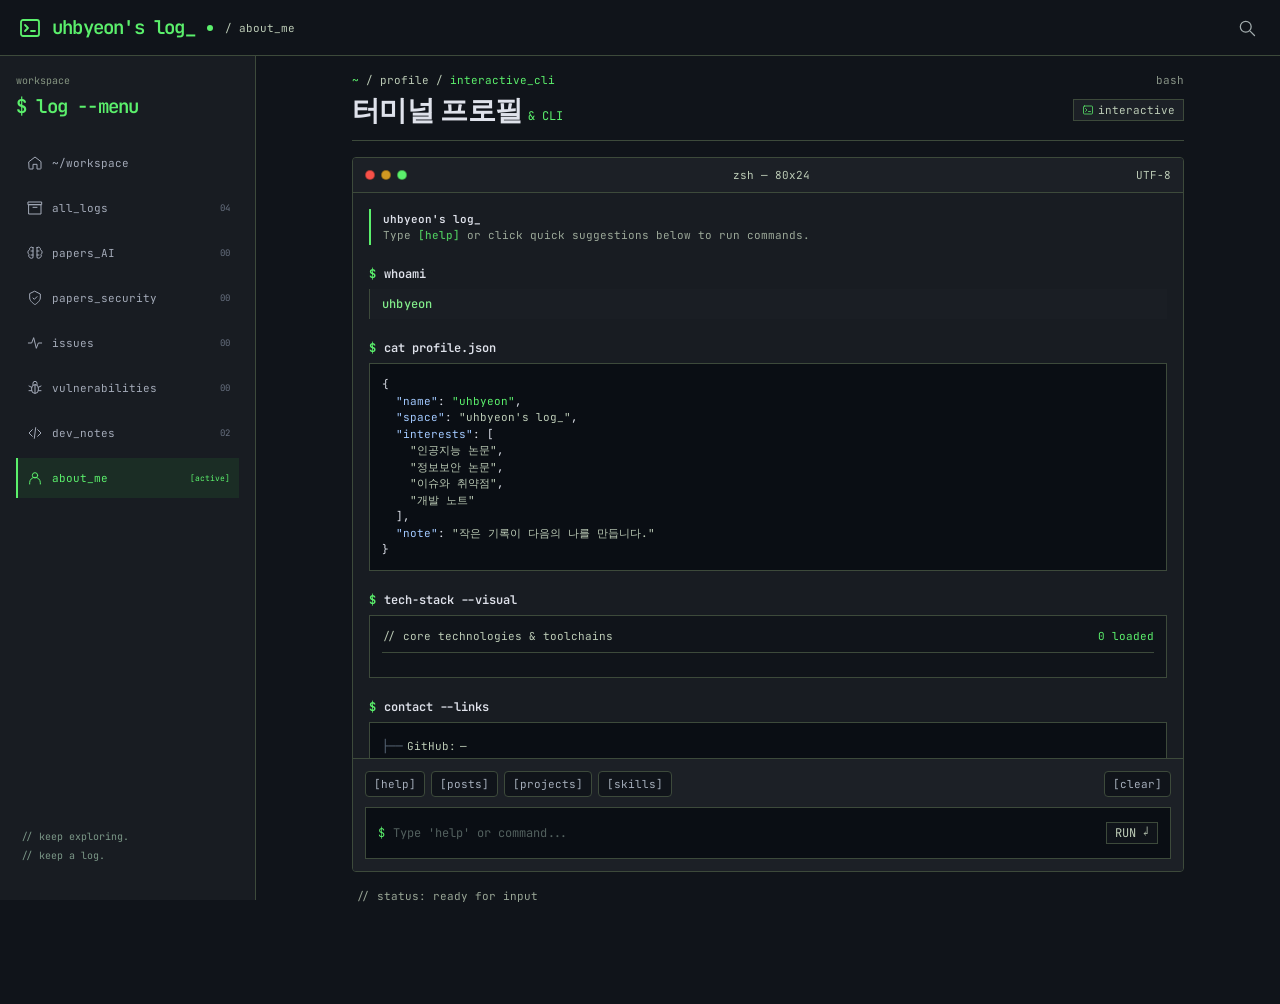
==== about.html @ 0d73235e "Publish uhbyeon's log_ responsive GitHub Pages blog" ====
<!doctype html>
<html lang="ko"><head><meta charset="utf-8"><meta name="viewport" content="width=device-width,initial-scale=1,viewport-fit=cover"><meta name="description" content="about_me — uhbyeon&#x27;s log_"><meta name="theme-color" content="#10141a"><title>uhbyeon&#x27;s log_ · about_me</title><link rel="icon" href="./favicon.ico?v=4" sizes="any"><link rel="icon" type="image/png" sizes="32x32" href="./favicon-32.png?v=4"><link rel="icon" type="image/svg+xml" href="./favicon.svg?v=4"><link rel="apple-touch-icon" sizes="180x180" href="./apple-touch-icon.png?v=4"><link rel="preconnect" href="https://fonts.googleapis.com"><link rel="preconnect" href="https://fonts.gstatic.com" crossorigin><link href="https://fonts.googleapis.com/css2?family=Geist:wght@300;400;500;600&amp;family=JetBrains+Mono:wght@400;500;600;700&amp;family=Space+Grotesk:wght@500;600;700&amp;display=swap" rel="stylesheet"><link href="./styles.css?v=2691f4b1" rel="stylesheet"><link href="./reference-views.css?v=9812cd88" rel="stylesheet"><script src="./script.js?v=f3b0d1a0" defer></script></head>
<body class="view-profile" data-prefix="./"><a class="skip-link" href="#main">본문으로 건너뛰기</a><header class="site-header"><div class="header-identity"><a class="brand" href="./index.html" aria-label="uhbyeon&#x27;s log_ 홈"><svg width="24" height="24" viewBox="0 0 24 24" fill="none" stroke="currentColor" stroke-width="1.5" stroke-linecap="round" stroke-linejoin="round" aria-hidden="true"><rect x="3" y="4" width="18" height="16" rx="2"/><path d="m7 9 3 3-3 3m6 0h4"/></svg><span>uhbyeon&#x27;s log<span class="brand-cursor">_</span></span><span class="brand-dot" aria-hidden="true"></span></a><span class="header-context">/ about_me</span></div><div class="header-actions"><a class="icon-button" href="./posts.html#search-input" aria-label="기록 검색"><svg width="20" height="20" viewBox="0 0 24 24" fill="none" stroke="currentColor" stroke-width="1.5" stroke-linecap="round" stroke-linejoin="round" aria-hidden="true"><circle cx="10.5" cy="10.5" r="6.5"/><path d="m16 16 5 5"/></svg></a><button class="icon-button menu-toggle" id="menu-toggle" aria-controls="sidebar" aria-expanded="false" aria-label="전체 메뉴 열기"><svg width="21" height="21" viewBox="0 0 24 24" fill="none" stroke="currentColor" stroke-width="1.5" stroke-linecap="round" stroke-linejoin="round" aria-hidden="true"><path d="M4 6h16M4 12h16M4 18h16"/></svg></button></div></header>
<button class="menu-backdrop" id="menu-backdrop" tabindex="-1" aria-label="전체 메뉴 닫기" hidden></button><aside class="sidebar" id="sidebar" aria-label="전체 탐색"><div class="sidebar-heading"><span>workspace</span><button class="icon-button drawer-close" aria-label="메뉴 닫기"><svg width="18" height="18" viewBox="0 0 24 24" fill="none" stroke="currentColor" stroke-width="1.5" stroke-linecap="round" stroke-linejoin="round" aria-hidden="true"><path d="m5 5 14 14M5 19 19 5"/></svg></button></div><p class="nav-command">$ log --menu</p><nav class="side-nav" aria-label="주 메뉴"><a href="./index.html" class="nav-item"><svg width="18" height="18" viewBox="0 0 24 24" fill="none" stroke="currentColor" stroke-width="1.5" stroke-linecap="round" stroke-linejoin="round" aria-hidden="true"><path d="m3 10 9-7 9 7v10a1 1 0 0 1-1 1h-5v-7H9v7H4a1 1 0 0 1-1-1z"/></svg><span class="nav-labels">~/workspace</span></a><a href="./posts.html" class="nav-item"><svg width="18" height="18" viewBox="0 0 24 24" fill="none" stroke="currentColor" stroke-width="1.5" stroke-linecap="round" stroke-linejoin="round" aria-hidden="true"><path d="M3 7h18v14H3zM2 3h20v4H2zM9 11h6"/></svg><span class="nav-labels">all_logs</span><span class="nav-count">04</span></a><a href="./papers-ai.html" class="nav-item"><svg width="18" height="18" viewBox="0 0 24 24" fill="none" stroke="currentColor" stroke-width="1.5" stroke-linecap="round" stroke-linejoin="round" aria-hidden="true"><path d="M9 4a3 3 0 0 0-5 3 4 4 0 0 0-1 7 4 4 0 0 0 6 5V4zm6 0a3 3 0 0 1 5 3 4 4 0 0 1 1 7 4 4 0 0 1-6 5V4zM6 9h3m6 0h3M6 15h3m6 0h3"/></svg><span class="nav-labels">papers_AI</span><span class="nav-count">00</span></a><a href="./papers-security.html" class="nav-item"><svg width="18" height="18" viewBox="0 0 24 24" fill="none" stroke="currentColor" stroke-width="1.5" stroke-linecap="round" stroke-linejoin="round" aria-hidden="true"><path d="m12 2 8 4v6c0 5-8 10-8 10S4 17 4 12V6zM9 12l2 2 4-4"/></svg><span class="nav-labels">papers_security</span><span class="nav-count">00</span></a><a href="./issues.html" class="nav-item"><svg width="18" height="18" viewBox="0 0 24 24" fill="none" stroke="currentColor" stroke-width="1.5" stroke-linecap="round" stroke-linejoin="round" aria-hidden="true"><path d="M2 12h5l3-8 4 16 3-8h5"/></svg><span class="nav-labels">issues</span><span class="nav-count">00</span></a><a href="./vulnerabilities.html" class="nav-item"><svg width="18" height="18" viewBox="0 0 24 24" fill="none" stroke="currentColor" stroke-width="1.5" stroke-linecap="round" stroke-linejoin="round" aria-hidden="true"><rect x="7" y="7" width="10" height="13" rx="5"/><path d="M9 7V5a3 3 0 0 1 6 0v2M3 9l4 2m10 0 4-2M3 16h4m10 0h4M12 7v13"/></svg><span class="nav-labels">vulnerabilities</span><span class="nav-count">00</span></a><a href="./development.html" class="nav-item"><svg width="18" height="18" viewBox="0 0 24 24" fill="none" stroke="currentColor" stroke-width="1.5" stroke-linecap="round" stroke-linejoin="round" aria-hidden="true"><path d="m8 7-5 5 5 5m8-10 5 5-5 5m-3-13-2 16"/></svg><span class="nav-labels">dev_notes</span><span class="nav-count">02</span></a><a href="./about.html" class="nav-item is-active" aria-current="page"><svg width="18" height="18" viewBox="0 0 24 24" fill="none" stroke="currentColor" stroke-width="1.5" stroke-linecap="round" stroke-linejoin="round" aria-hidden="true"><circle cx="12" cy="8" r="4"/><path d="M4 21v-2a8 8 0 0 1 16 0v2"/></svg><span class="nav-labels">about_me</span><span class="nav-badge">[active]</span></a></nav><div class="sidebar-footer"><p>// keep exploring.<br>// keep a log.</p></div></aside>
<div class="workspace"><main id="main" class="page-shell"><header class="profile-intro"><div class="profile-path"><span><b>~</b> / profile / <em>interactive_cli</em></span><small>bash</small></div><div><h1>터미널 프로필 <span>&amp; CLI</span></h1><small class="interactive-badge"><svg width="12" height="12" viewBox="0 0 24 24" fill="none" stroke="currentColor" stroke-width="1.5" stroke-linecap="round" stroke-linejoin="round" aria-hidden="true"><rect x="3" y="4" width="18" height="16" rx="2"/><path d="m7 9 3 3-3 3m6 0h4"/></svg> interactive</small></div></header><section class="profile-terminal" aria-label="블로그 소개 터미널"><div class="code-bar"><span class="window-dots" aria-hidden="true"><i></i><i></i><i></i></span><span>zsh — 80x24</span><span>UTF-8</span></div><div class="terminal-screen" id="cli-output" role="log" aria-label="명령 실행 결과"><div class="cli-welcome"><strong>uhbyeon&#x27;s log_</strong><p>Type <b>[help]</b> or click quick suggestions below to run commands.</p></div><div class="cli-entry"><p class="cli-prompt"><b>$</b> whoami</p><p class="cli-answer">uhbyeon</p></div><div class="cli-entry"><p class="cli-prompt"><b>$</b> cat profile.json</p><pre class="profile-json">{
  <span class="json-key">&quot;name&quot;</span>: <span class="json-key" data-value>&quot;uhbyeon&quot;</span>,
  <span class="json-key">&quot;space&quot;</span>: <span class="json-key" data-value>&quot;uhbyeon&#x27;s log_&quot;</span>,
  <span class="json-key">&quot;interests&quot;</span>: [
    <span class="json-key" data-value>&quot;인공지능 논문&quot;</span>,
    <span class="json-key" data-value>&quot;정보보안 논문&quot;</span>,
    <span class="json-key" data-value>&quot;이슈와 취약점&quot;</span>,
    <span class="json-key" data-value>&quot;개발 노트&quot;</span>
  ],
  <span class="json-key">&quot;note&quot;</span>: <span class="json-key" data-value>&quot;작은 기록이 다음의 나를 만듭니다.&quot;</span>
}</pre></div><div class="cli-entry"><p class="cli-prompt"><b>$</b> tech-stack --visual</p><div class="tech-stack-panel"><div><span>// core technologies &amp; toolchains</span><span>0 loaded</span></div><div class="tech-badges"></div></div></div><div class="cli-entry"><p class="cli-prompt"><b>$</b> contact --links</p><div class="contact-tree"><div><span class="tree-branch">├──</span><span>GitHub:</span>—</div><div><span class="tree-branch">├──</span><span>Twitter:</span>—</div><div><span class="tree-branch">└──</span><span>Email:</span><span id="contact-email">—</span><button class="email-copy" data-copy-target="contact-email" disabled><span>[copy]</span></button></div></div></div><div id="cli-dynamic-output"></div><div class="active-prompt"><b>$</b><span id="terminal-input-display"></span><i class="prompt-cursor" aria-hidden="true"></i></div></div><div class="cli-controls"><div class="quick-commands"><button data-command="help">[help]</button><button data-command="posts">[posts]</button><button data-command="projects">[projects]</button><button data-command="skills">[skills]</button><button data-command="clear">[clear]</button></div><form id="cli-form" class="cli-form"><span aria-hidden="true">$</span><label class="sr-only" for="cli-input">블로그 탐색 명령 입력</label><input id="cli-input" type="text" placeholder="Type 'help' or command..." autocomplete="off" autocapitalize="off" spellcheck="false"><button type="submit">RUN ↵</button></form></div></section><div class="cli-status">// status: ready for input</div></main></div><nav class="bottom-nav" aria-label="모바일 주 메뉴"><a href="./index.html" class=""><svg width="20" height="20" viewBox="0 0 24 24" fill="none" stroke="currentColor" stroke-width="1.5" stroke-linecap="round" stroke-linejoin="round" aria-hidden="true"><path d="m3 10 9-7 9 7v10a1 1 0 0 1-1 1h-5v-7H9v7H4a1 1 0 0 1-1-1z"/></svg><span>~/workspace</span></a><a href="./posts.html" class=""><svg width="20" height="20" viewBox="0 0 24 24" fill="none" stroke="currentColor" stroke-width="1.5" stroke-linecap="round" stroke-linejoin="round" aria-hidden="true"><path d="M3 7h18v14H3zM2 3h20v4H2zM9 11h6"/></svg><span>all_logs</span></a><a href="./development.html" class=""><svg width="20" height="20" viewBox="0 0 24 24" fill="none" stroke="currentColor" stroke-width="1.5" stroke-linecap="round" stroke-linejoin="round" aria-hidden="true"><path d="m8 7-5 5 5 5m8-10 5 5-5 5m-3-13-2 16"/></svg><span>dev_notes</span></a><a href="./about.html" class="is-active" aria-current="page"><svg width="20" height="20" viewBox="0 0 24 24" fill="none" stroke="currentColor" stroke-width="1.5" stroke-linecap="round" stroke-linejoin="round" aria-hidden="true"><circle cx="12" cy="8" r="4"/><path d="M4 21v-2a8 8 0 0 1 16 0v2"/></svg><span>about_me</span></a></nav><p id="interaction-status" class="sr-only" role="status" aria-live="polite"></p></body></html>
---- styles.css ----
:root{--bg:#10141a;--panel:#181c22;--panel-high:#1c2026;--code:#0a0e14;--line:#3d4a3b;--text:#dfe2eb;--muted:#bccbb6;--soft:#869582;--green:#5bf06c;--green-dim:#1b3329;--rail:256px;--header:56px;--mono:"JetBrains Mono",Consolas,monospace;--sans:"Geist","Malgun Gothic",system-ui,sans-serif;--display:"Space Grotesk","Malgun Gothic",sans-serif;color-scheme:dark;font-family:var(--sans)}
*{box-sizing:border-box}html{scroll-behavior:smooth;scroll-padding-top:80px}body{margin:0;background:var(--bg);color:var(--text);font-size:14px;word-break:keep-all;-webkit-font-smoothing:antialiased}a{color:inherit;text-decoration:none}a:hover{color:var(--green)}button,input{font:inherit}button{cursor:pointer;color:inherit}button,a,input{-webkit-tap-highlight-color:transparent}a:focus-visible,button:focus-visible,input:focus-visible,pre:focus-visible{outline:2px solid var(--green);outline-offset:4px}::selection{background:#285c42;color:#eaffef}[hidden]{display:none!important}svg{flex:none;vertical-align:middle}h1,h2,h3,p{margin-top:0}button{border-radius:0}
.site-header{height:var(--header);position:fixed;inset:0 0 auto;display:flex;align-items:center;justify-content:space-between;gap:15px;padding:0 18px;background:var(--bg);border-bottom:1px solid var(--line);z-index:50}.brand{display:flex;align-items:center;gap:10px;color:var(--green);font:600 19px var(--mono);letter-spacing:-.8px;white-space:nowrap}.brand>svg{width:24px;height:24px;stroke-width:1.8}.brand-dot,.header-status i{display:block;width:6px;height:6px;border-radius:50%;background:var(--green)}.brand-dot{margin-left:2px;animation:brand-dot-blink 2s ease-in-out infinite}.header-actions{display:flex;align-items:center;gap:15px}.header-status{font:10px var(--mono);color:var(--muted);display:flex;align-items:center;gap:7px}.header-status i{width:5px;height:5px}.icon-button{display:inline-flex;align-items:center;justify-content:center;width:30px;height:32px;border:0;background:transparent;color:#a3adae}.icon-button:hover{color:var(--green);background:#1d2827}.menu-toggle,.drawer-close{display:none}
.sidebar{position:fixed;inset:var(--header) auto 0 0;width:var(--rail);background:var(--panel);border-right:1px solid var(--line);padding:18px 16px;display:flex;flex-direction:column;overflow-y:auto;z-index:40}.sidebar-heading{display:flex;align-items:center;justify-content:space-between;font:10px var(--mono);color:var(--soft)}.nav-command{font:600 19px var(--mono);color:var(--green);margin:7px 0 24px;letter-spacing:-.8px}.side-nav{display:flex;flex-direction:column;gap:5px}.nav-item{display:flex;align-items:center;gap:9px;min-height:40px;padding:10px 9px;border-left:2px solid transparent;color:#a3aab8;font:11px var(--mono)}.nav-item:hover{background:#1e2829;color:#d1e9d8}.nav-item.is-active{border-left-color:var(--green);color:var(--green);background:#1b2d25}.nav-item>svg{width:16px;height:16px}.nav-labels{white-space:nowrap;min-width:0}.nav-count,.nav-badge{font:9px var(--mono);color:#697282;margin-left:auto}.nav-badge{color:var(--green);font-size:8px}.sidebar-footer{margin-top:auto;padding:35px 5px 0;font:10px/1.9 var(--mono);color:#667064}.sidebar-footer>p{color:#7c9888;margin-bottom:17px}.sidebar-footer>span{font:10px var(--sans);color:var(--soft)}.menu-backdrop{position:fixed;inset:var(--header) 0 0;background:#0009;border:0;z-index:35}.workspace{margin-left:var(--rail);padding-top:var(--header);min-height:100vh}.page-shell{width:100%;max-width:896px;margin-inline:auto;padding:24px 32px 35px;min-width:0}.page-path{display:flex;align-items:center;justify-content:space-between;gap:20px;border-bottom:1px solid var(--line);padding-bottom:16px;margin-bottom:30px;font:10px/1.8 var(--mono);color:#c6ccd6}.page-path b{color:var(--green);font-weight:400}.path-note{font-size:9px;color:var(--soft);white-space:nowrap}.bottom-nav{display:none}.command{font:11px/1.8 var(--mono);color:var(--green);margin:0 0 14px}.terminal-button{display:inline-flex;justify-content:center;align-items:center;gap:14px;font:11px/1.5 var(--mono);color:var(--green);border:1px solid var(--green);padding:9px 12px;background:transparent}.terminal-button:hover{background:#183225}.hero{margin-bottom:38px}.hero .command{margin-bottom:16px}.hero h1{font-family:var(--display);font-size:48px;line-height:1.2;font-weight:700;letter-spacing:-2px;margin-bottom:22px}.hero h1>span{color:var(--green)}.hero-description{font-size:14px;line-height:1.9;color:#c1c8d0;margin-bottom:26px}.hero-links{display:flex;align-items:center;gap:19px;flex-wrap:wrap}.hero-links>span{font:10px var(--mono);color:var(--soft)}.home-panels{display:grid;grid-template-columns:1.4fr 1fr;gap:20px;margin-bottom:42px}.daily-log{background:var(--panel);border:1px solid var(--line);padding:14px 16px 0;min-width:0}.daily-log .code-frame{border:0;margin:0;background:transparent}.daily-log .code-bar{padding:0 0 12px;background:none}.daily-log .code-content{background:none;padding:15px 0}.daily-log>p{font:10px/1.8 var(--mono);color:var(--muted);border-top:1px solid var(--line);padding:13px 0;margin:0}.pinned-note{display:flex;flex-direction:column;min-width:0;min-height:265px;background:#1c2428;border:1px solid #5bf06c80;padding:20px 17px}.pinned-note:hover{border-color:var(--green);background:#1b2b25}.pin-eyebrow{display:flex;align-items:center;gap:7px;font:10px var(--mono);color:var(--green);margin-bottom:24px}.pin-eyebrow>svg:last-child{margin-left:auto;color:#cbd1d9}.pinned-note h2{font:600 22px/1.45 var(--display);letter-spacing:-.8px;margin-bottom:15px}.pinned-note>p{font-size:12px;line-height:1.9;color:#bec8ce;margin-bottom:22px}.pinned-note footer{display:flex;align-items:center;justify-content:space-between;gap:8px;margin-top:auto;padding-top:16px;border-top:1px solid var(--line);font:9px var(--mono);color:var(--soft)}.pinned-note footer>span:last-child{color:var(--green)}
.code-frame{border:1px solid var(--line);background:var(--code);min-width:0;margin:18px 0}.code-bar{display:flex;align-items:center;gap:12px;border-bottom:1px solid var(--line);background:#1b2027;padding:10px 12px;font:10px var(--mono);color:var(--muted);min-height:35px}.code-bar>span:nth-child(2){margin-left:auto}.window-dots{display:inline-flex;gap:5px;flex:none}.window-dots i{display:block;width:6px;height:6px;border-radius:50%;background:#465247}.window-dots i:first-child{background:#4b7554}.window-dots i:last-child{background:#51c86b}.code-language{color:var(--green)}.code-content{display:flex;gap:17px;padding:15px 13px;background:var(--code);min-width:0}.line-numbers{white-space:pre;user-select:none;color:#414c5b;font:10px/1.9 var(--mono);padding-top:1px;text-align:right;flex:none}.code-content pre{overflow:auto;margin:0;min-width:0;flex:1;color:#a8e2b6;font:11px/1.73 var(--mono);tab-size:2}.code-content code{font:inherit;white-space:pre}.daily-log .code-content pre{color:#b6dabb}.copy-button{margin-left:auto;padding:3px 6px;display:inline-flex;align-items:center;gap:4px;border:1px solid var(--line);color:#b7c1ca;background:transparent;font:9px var(--mono)}.copy-button:hover{color:var(--green);border-color:var(--green)}
.section-heading{display:flex;align-items:center;justify-content:space-between;gap:16px;padding-bottom:18px;border-bottom:1px solid var(--line)}.section-heading>div{display:flex;align-items:center;gap:10px}.section-heading>div>span{font:11px var(--mono);color:var(--green)}.section-heading h2{font:600 22px var(--display);letter-spacing:-.7px;margin:0}.section-heading small{font:9px var(--mono);color:var(--green);padding:3px 5px;background:#1b3426}.section-heading>a{display:flex;align-items:center;gap:6px;font:10px var(--mono);color:#a4adb8;white-space:nowrap}.log-row{display:grid;grid-template-columns:24px minmax(0,1fr) 20px;gap:10px;padding:26px 8px 24px;border-bottom:1px solid var(--line)}.row-number{padding-top:3px;color:#65707c;font:10px var(--mono)}.post-meta{display:flex;align-items:center;gap:6px;flex-wrap:wrap;font:10px/1.8 var(--mono);color:#9ba4af}.post-meta>a,.post-meta>b{color:var(--green);font-weight:400}.log-row h3{font-size:19px;font-weight:600;letter-spacing:-.6px;line-height:1.5;margin:9px 0}.log-row h3>a:hover{text-decoration:underline;text-underline-offset:5px}.log-row p{font-size:12px;line-height:1.85;color:#c0c7d0;margin-bottom:0}.row-arrow{margin-top:4px;color:#9aa8a7}.topic-grid{display:grid;grid-template-columns:1fr 1fr;gap:18px;margin-top:27px}.topic-grid>a{display:flex;align-items:center;gap:13px;min-width:0;padding:20px 17px;border:1px solid var(--line);background:var(--panel)}.topic-grid>a:hover{border-color:#5bf06c80}.topic-grid>a>svg:first-child{color:var(--green)}.topic-grid>a>svg:last-child{margin-left:auto;color:var(--muted)}.topic-grid h2{font-size:14px;line-height:1.5;margin:0 0 7px}.topic-grid p{font-size:11px;line-height:1.8;color:var(--muted);margin:0}.page-footer{margin-top:42px}.page-footer>p{font:10px/1.8 var(--mono);padding:15px 12px;background:var(--panel);border:1px solid var(--line);color:#95b39f;margin-bottom:18px;overflow-wrap:anywhere}.page-footer>p>span{color:var(--green)}.page-footer>div{display:flex;justify-content:space-between;gap:12px;color:#737d8b;font:9px/1.8 var(--mono)}
.archive-topline{display:flex;align-items:center;justify-content:space-between;gap:18px;padding-bottom:18px;border-bottom:1px solid var(--line);font:11px var(--mono);color:var(--green);margin-bottom:30px}.archive-topline b{font-weight:500}.archive-topline small{display:inline-block;color:#a4b9ac;font:9px var(--mono);padding:4px 6px;border:1px solid var(--line);background:#1c2924;margin-left:9px}.search-box{display:flex;align-items:center;gap:7px;border:1px solid var(--line);padding:9px 10px;background:#090e14;color:var(--muted);width:260px;min-width:0}.search-box:focus-within{border-color:var(--green)}.search-box input{width:100%;min-width:0;border:0;background:none;color:var(--text);font:10px/1.6 var(--mono)}.search-box input::placeholder{color:#687080}.page-intro{margin:0 0 27px}.page-intro .command{margin-bottom:11px}.page-intro h1{font:600 30px/1.4 var(--display);letter-spacing:-.9px;margin-bottom:12px}.page-intro h1>span{color:var(--green)}.page-intro>p:last-child:not(.command){font-size:13px;line-height:1.9;color:#bec5d0;margin-bottom:0}.filter-strip{display:flex;gap:8px;overflow-x:auto;padding:0 0 16px;scrollbar-width:thin;scrollbar-color:#34533f transparent}.filter-button,.quick-commands button{border:1px solid var(--line);padding:7px 10px;font:10px var(--mono);background:transparent;color:#a5aebb;white-space:nowrap;flex:none}.filter-button:hover,.quick-commands button:hover{border-color:var(--green);color:var(--green)}.filter-button.is-active{border-color:var(--green);background:#1b3426;color:var(--green)}.list-summary{display:flex;justify-content:space-between;gap:12px;font:10px var(--mono);color:#727e8b;padding:5px 0 20px}.list-summary b{font-weight:400;color:var(--green)}.archive-cards{display:flex;flex-direction:column;gap:18px}.archive-card{border:1px solid var(--line);background:var(--panel);padding:18px;min-width:0}.archive-card>header{display:flex;align-items:center;gap:9px;flex-wrap:wrap;font:10px var(--mono);color:#8c96a2;margin-bottom:13px}.archive-card>header time{margin-left:auto;color:#6f7b87;font-size:9px}.tag{display:inline-block;font:10px/1.5 var(--mono);color:var(--green);background:#192d22;border:1px solid #34543e;padding:2px 6px}.archive-card h2{font:600 21px/1.45 var(--display);letter-spacing:-.5px;margin-bottom:17px}.archive-card .code-frame{margin:0 0 14px}.card-note{padding:10px 12px;border:1px solid var(--line);background:#20262b;color:#b3c3ba;font-size:12px;line-height:1.8;margin-bottom:14px}.card-note>span{color:var(--green);font-family:var(--mono)}.archive-card>footer{display:flex;align-items:center;justify-content:space-between;gap:15px;font:9px var(--mono);color:#818d99}.archive-card>footer a{color:var(--green);white-space:nowrap}.archive-card>footer a svg{margin-left:5px}.search-empty{border:1px solid var(--line);padding:38px 20px;text-align:center;color:var(--muted);font-size:13px;line-height:1.9}.empty-library{padding:40px 26px;background:var(--panel);border:1px solid var(--line);margin:0 0 10px}.empty-library h2{font:500 23px/1.5 var(--display);letter-spacing:-.5px}.empty-library>p:not(.command){font-size:13px;line-height:1.8;color:var(--muted);margin-bottom:26px}
.profile-terminal{border:1px solid var(--line);background:var(--bg)}.profile-terminal>.code-bar{justify-content:space-between;background:var(--panel);padding:12px 16px}.profile-terminal>.code-bar>span:nth-child(2){margin-left:0;color:#a9b7ab}.terminal-screen{padding:20px;max-height:570px;height:57vh;min-height:330px;overflow-y:auto;overscroll-behavior:contain;font:11px/1.8 var(--mono);scrollbar-color:#304d3d var(--bg);scrollbar-width:thin}.cli-welcome{border-left:2px solid var(--green);padding-left:12px;color:#b1bac7;margin-bottom:23px}.cli-welcome strong{font-weight:500;color:var(--text)}.cli-welcome p{font-size:10px;color:var(--muted);margin:7px 0 0}.cli-entry{margin-bottom:27px}.cli-entry .command{margin-bottom:10px}.cli-answer{color:#a9c5b4;padding-left:13px;border-left:1px solid var(--line);margin-bottom:0;white-space:pre-wrap;overflow-wrap:anywhere}.profile-json{background:var(--code);border:1px solid var(--line);padding:19px 16px;color:#a6e4b7;font:11px/1.9 var(--mono);margin:0;white-space:pre-wrap;overflow-wrap:anywhere}.topic-tokens{display:flex;flex-wrap:wrap;gap:9px}.topic-token{display:inline-flex;align-items:center;gap:8px;padding:9px 11px;background:#171e24;border:1px solid var(--line);color:#c3cfca;font:10px var(--mono)}.topic-token>svg{color:var(--green)}.topic-token:hover{border-color:var(--green)}.quick-commands{display:flex;flex-wrap:wrap;gap:7px;padding:14px 17px;border-top:1px solid var(--line);background:var(--panel)}.quick-commands button{font-size:9px;padding:6px 8px;background:#0b1118}.cli-form{display:flex;align-items:center;gap:11px;padding:15px 17px;border-top:1px solid var(--line);background:#0a1016;font:12px var(--mono);color:var(--green)}.cli-form:focus-within{box-shadow:inset 0 0 0 1px #5bf06c66}.cli-form input{min-width:0;width:100%;border:0;background:none;color:var(--text);font:11px var(--mono);padding:5px 0}.cli-form button{border:0;background:none;color:var(--green);font:10px var(--mono);white-space:nowrap;padding:5px}.cli-form input::placeholder{color:#52605e}.terminal-hint{color:#737e89;font:9px/1.8 var(--mono);margin:15px 0}.cli-output-link{display:block;color:var(--green);margin:8px 0 0 12px;font:11px/1.8 var(--mono)}
.back-link{display:inline-flex;align-items:center;gap:12px;border:1px solid var(--line);padding:7px 10px;font:10px var(--mono);color:var(--green);margin-bottom:26px}.back-link>span{color:var(--soft);font-family:var(--sans)}.article-heading .command{margin-bottom:12px}.article-heading h1{font:600 38px/1.35 var(--display);letter-spacing:-1.3px;margin:17px 0 23px}.article-meta{display:flex;gap:15px;align-items:center;flex-wrap:wrap;font:10px/1.8 var(--mono);color:#9ca8b3;border-top:1px solid var(--line);padding:15px 0;border-bottom:1px solid var(--line)}.article-meta b{font-weight:500;color:var(--green)}.article-toc{background:var(--panel);border:1px solid var(--line);padding:17px 19px;margin:28px 0 36px}.article-toc>div{display:flex;justify-content:space-between;align-items:center;gap:20px;padding-bottom:12px;border-bottom:1px solid var(--line);margin-bottom:11px}.article-toc>div>span{display:flex;align-items:center;gap:8px;font:10px var(--mono);color:var(--green)}.article-toc small{font:9px var(--mono);color:var(--soft);white-space:nowrap}.article-toc>a{display:block;font-size:12px;line-height:1.9;color:#b7c8ba;padding:4px 0}.article-toc>a>span{font:10px var(--mono);color:#768d7c;margin-right:7px}.article-body{min-width:0}.article-body>p{font-size:15px;line-height:2.05;letter-spacing:-.1px;color:#cbd0d9;margin:0 0 25px;overflow-wrap:anywhere}.article-body h2{font-size:23px;font-weight:600;line-height:1.6;letter-spacing:-.7px;margin:37px 0 20px;scroll-margin-top:80px}.article-body h2>span{font:12px var(--mono);color:var(--green);margin-right:8px}.article-body .code-content pre{font-size:12px;line-height:1.8}.article-body .line-numbers{font-size:11px;line-height:1.96}.article-tags{display:flex;gap:12px;flex-wrap:wrap;padding-top:23px;margin-top:35px;border-top:1px solid var(--line);font:10px var(--mono);color:var(--green)}.article-tags>span{color:var(--soft)}.post-navigation{display:grid;grid-template-columns:1fr 1fr;gap:18px;margin-top:32px}.post-navigation>a{border:1px solid var(--line);background:var(--panel);padding:18px;min-width:0}.post-navigation>a>span{font:9px var(--mono);color:var(--green)}.post-navigation h3{font-size:14px;line-height:1.8;font-weight:500;margin:12px 0 0}.post-navigation>a:hover{border-color:var(--green)}
.timeline-command{padding:17px;background:var(--panel);border:1px solid var(--line);margin:0 0 27px;border-left:2px solid var(--green);font:11px/1.8 var(--mono);color:#a8b5b1}.timeline-command .command{font-weight:600;margin-bottom:12px}.timeline-command>p:not(.command){margin-bottom:10px}.timeline-command b{color:var(--green);font-weight:500}.timeline-command p>span{margin:0 13px;color:var(--soft)}.timeline-command>small{font:10px var(--sans);color:var(--soft)}.timeline-list{display:flex;flex-direction:column;gap:20px;position:relative;padding-left:18px;border-left:1px solid #365743;margin-top:12px}.timeline-entry{position:relative;border:1px solid var(--line);background:var(--panel);padding:18px}.timeline-entry:before{content:"";position:absolute;width:7px;height:7px;background:var(--green);border:2px solid var(--bg);left:-23px;top:24px;border-radius:50%}.timeline-entry h2{font-size:20px;line-height:1.5;letter-spacing:-.6px;margin:13px 0}.timeline-entry>p{font-size:13px;line-height:1.9;color:#c1c9d1;margin-bottom:18px}.timeline-entry>footer{display:flex;gap:12px;justify-content:space-between;border-top:1px solid var(--line);padding-top:13px;font:9px/1.8 var(--mono);color:#7e9188}.timeline-entry>footer a{color:#a1c3ad;white-space:nowrap}
.skip-link{position:fixed;z-index:100;top:8px;left:10px;padding:12px;background:var(--green);color:var(--bg);transform:translateY(-150%);font-size:12px}.skip-link:focus{transform:translateY(0)}.sr-only{position:absolute;width:1px;height:1px;padding:0;margin:-1px;overflow:hidden;clip:rect(0,0,0,0);white-space:nowrap;border:0}
@media(max-width:1100px) and (min-width:768px){.page-shell{padding-inline:24px}.hero h1{font-size:42px}.home-panels{grid-template-columns:1fr}.pinned-note{min-height:230px}.topic-grid{grid-template-columns:1fr}.archive-topline{flex-wrap:wrap}.search-box{width:100%}.article-heading h1{font-size:32px}}
@media(max-width:767px){:root{--rail:0px}.site-header{padding-inline:16px;gap:10px}.brand{font-size:15px;gap:7px;letter-spacing:-.6px}.brand>svg{width:21px;height:21px}.brand-dot{width:5px;height:5px;margin-left:0}.header-actions{gap:4px}.header-status{display:none}.icon-button{width:27px;height:31px}.menu-toggle,.drawer-close{display:inline-flex}.sidebar{top:var(--header);width:min(300px,85vw);transform:translateX(-100%);visibility:hidden;transition:transform .18s,visibility .18s;padding:20px 18px}.menu-open .sidebar{transform:translateX(0);visibility:visible}.menu-open{overflow:hidden}.sidebar-heading{font-size:11px}.nav-command{font-size:22px;margin-bottom:23px}.nav-item{font-size:12px;min-height:44px}.sidebar-footer{padding-top:25px}.workspace{margin:0}.page-shell{max-width:700px;padding:20px 16px calc(90px + env(safe-area-inset-bottom))}.page-path{font-size:10px;margin-bottom:26px;padding-bottom:15px}.path-note{display:none}.bottom-nav{position:fixed;inset:auto 0 0;height:calc(64px + env(safe-area-inset-bottom));padding:0 10px env(safe-area-inset-bottom);display:flex;align-items:stretch;justify-content:space-around;background:#181c22f8;border-top:1px solid var(--line);z-index:30}.bottom-nav>a{display:flex;flex-direction:column;align-items:center;justify-content:center;gap:7px;flex:1;min-width:0;padding:9px 2px 8px;border-top:2px solid transparent;margin-top:-1px;font:8px var(--mono);color:#a4b1b6}.bottom-nav>a.is-active{color:var(--green);border-top-color:var(--green)}.bottom-nav>a:hover{color:var(--green)}.bottom-nav svg{width:20px;height:20px}.hero{margin-bottom:30px}.hero .command{font-size:10px;margin-bottom:16px}.hero h1{font-size:34px;line-height:1.25;letter-spacing:-1.3px;margin-bottom:21px}.hero-description{font-size:12px;line-height:1.9;margin-bottom:23px}.hero-description br{display:none}.hero-links{gap:13px}.hero-links>span{font-size:9px}.terminal-button{font-size:10px;padding:9px 11px;gap:11px}.home-panels{grid-template-columns:1fr;gap:18px;margin-bottom:34px}.daily-log{padding:14px 14px 0}.code-content{gap:13px;padding:13px 10px}.code-content pre{font-size:10px;line-height:1.9}.line-numbers{font-size:9px;line-height:2.11}.code-bar{font-size:9px;padding:9px 10px;gap:9px}.window-dots i{width:5px;height:5px}.daily-log>p{font-size:9px}.pinned-note{min-height:235px;padding:19px 16px}.pin-eyebrow{font-size:9px;margin-bottom:20px}.pinned-note h2{font-size:23px}.pinned-note>p{font-size:12px}.pinned-note footer{font-size:9px}.section-heading{padding-bottom:16px;gap:9px}.section-heading>div{gap:7px}.section-heading>div>span{font-size:9px}.section-heading h2{font-size:19px}.section-heading small{font-size:8px;padding:2px 4px}.section-heading>a{font-size:8px;gap:4px}.log-row{grid-template-columns:19px minmax(0,1fr) 17px;gap:8px;padding:22px 0}.row-number{font-size:9px}.post-meta{font-size:9px;gap:5px}.log-row h3{font-size:17px;line-height:1.5;margin-block:9px}.log-row p{font-size:11px;line-height:1.9}.row-arrow>svg{width:15px;height:15px}.topic-grid{grid-template-columns:1fr;gap:14px;margin-top:23px}.topic-grid>a{padding:18px 16px}.topic-grid h2{font-size:14px}.topic-grid p{font-size:11px}.page-footer{margin-top:30px}.page-footer>p{font-size:9px;padding:13px 10px;line-height:1.9}.page-footer>div{font-size:8px;flex-wrap:wrap;gap:5px}.archive-topline{flex-wrap:wrap;gap:13px;padding-bottom:17px;margin-bottom:26px}.archive-topline>span{font-size:10px}.archive-topline small{font-size:8px;margin-left:6px}.search-box{width:100%;padding:9px}.search-box input{font-size:10px}.page-intro h1{font-size:26px;letter-spacing:-.8px;line-height:1.4}.page-intro>p:last-child:not(.command){font-size:12px;line-height:1.9}.page-intro .command{font-size:10px;overflow-wrap:anywhere}.filter-strip{gap:7px;padding-bottom:14px}.filter-button{font-size:9px;padding:7px 8px}.list-summary{font-size:9px;padding-bottom:16px}.archive-cards{gap:17px}.archive-card{padding:15px}.archive-card>header{font-size:9px;gap:7px}.archive-card>header time{font-size:8px}.archive-card h2{font-size:21px;line-height:1.45;margin-bottom:17px}.tag{font-size:9px;padding:2px 5px}.card-note{font-size:11px;padding:9px 10px;line-height:1.9}.archive-card>footer{font-size:8px}.copy-button{font-size:8px;padding:3px 5px}.copy-button>svg{width:11px;height:11px}.empty-library{padding:30px 21px}.empty-library h2{font-size:22px}.empty-library>p:not(.command){font-size:12px}.terminal-screen{padding:16px 12px;height:54vh;min-height:330px;font-size:10px}.profile-json{padding:15px 11px;font-size:10px}.cli-entry .command{font-size:10px}.cli-answer{font-size:10px}.cli-welcome{padding-left:9px}.cli-welcome p{font-size:9px}.topic-token{font-size:9px;padding:8px}.quick-commands{padding:12px;gap:7px}.quick-commands button{font-size:8px;padding:6px}.cli-form{padding:13px 12px;gap:9px}.cli-form input{font-size:10px}.cli-form button{font-size:9px}.terminal-hint{font-size:8px}.back-link{font-size:9px;margin-bottom:23px}.article-heading h1{font-size:29px;line-height:1.35;letter-spacing:-.9px;margin:16px 0 20px}.article-heading .command{font-size:9px;overflow-wrap:anywhere}.article-meta{font-size:9px;gap:9px;padding:13px 0;line-height:2}.article-toc{padding:15px 14px;margin:26px 0 33px}.article-toc>div{gap:10px}.article-toc>div>span{font-size:8px;gap:5px}.article-toc small{font-size:8px}.article-toc>a{font-size:11px;line-height:1.9;padding-block:5px}.article-toc>a>span{font-size:9px}.article-body>p{font-size:14px;line-height:2.05;margin-bottom:23px}.article-body h2{font-size:21px;line-height:1.5;letter-spacing:-.6px;margin:34px 0 21px}.article-body h2>span{font-size:11px;margin-right:6px}.article-body .code-content pre{font-size:10px;line-height:1.9}.article-body .line-numbers{font-size:9px;line-height:2.11}.article-tags{font-size:9px}.post-navigation{gap:13px;margin-top:28px}.post-navigation>a{padding:14px 12px}.post-navigation>a>span{font-size:8px}.post-navigation h3{font-size:12px;line-height:1.9}.timeline-command{padding:16px 13px;font-size:10px}.timeline-command .command{font-size:10px}.timeline-command>small{font-size:9px}.timeline-list{padding-left:13px;gap:17px}.timeline-entry{padding:15px 12px}.timeline-entry:before{left:-18px}.timeline-entry h2{font-size:19px}.timeline-entry>p{font-size:12px;line-height:1.9}.timeline-entry>footer{flex-wrap:wrap;gap:5px;font-size:8px}.timeline-entry .post-meta{font-size:8px}}
@media(max-width:359px){.brand{font-size:13px;gap:6px}.brand>svg{width:20px;height:20px}.hero h1{font-size:30px}.page-shell{padding-inline:13px}.site-header{padding-inline:13px}.article-heading h1{font-size:26px}.bottom-nav>a{font-size:7px}.section-heading h2{font-size:17px}.section-heading>div>span{font-size:8px}}
.profile-intro{margin-bottom:22px}.profile-intro h1{margin:0}
@media(max-width:767px){.profile-intro{margin-bottom:20px}.profile-terminal .terminal-screen{height:calc(100svh - 410px);min-height:220px}}
@keyframes brand-dot-blink{0%,100%{opacity:1}50%{opacity:.3}}
@media(prefers-reduced-motion:reduce){html{scroll-behavior:auto}.sidebar{transition:none}.brand-dot{animation:none;opacity:1}}

.header-identity{display:flex;align-items:center;gap:12px;min-width:0}.header-identity>.brand{flex:none}.header-actions{flex:none}
---- reference-views.css ----
body.view-archive,body.view-profile,body.view-article{word-break:normal}
/* View details measured from the user's Stitch references. */
.header-context{min-width:0;overflow:hidden;text-overflow:ellipsis;white-space:nowrap;color:var(--muted);font:11px/16px var(--mono)}
.reference-command{display:flex;align-items:center;gap:8px;margin:0 0 8px;font:12px/18px var(--mono);color:#bccbb6}
.reference-command>b{color:var(--green);font-weight:600}
.prompt-cursor{display:inline-block;flex:none;width:8px;height:16px;background:var(--green);animation:brand-dot-blink 2s ease-in-out infinite}
.reference-footer{display:flex;align-items:center;justify-content:space-between;gap:12px;flex-wrap:wrap;color:#bccbb6;font:11px/16px var(--mono)}
.archive-footer{margin-top:24px;padding:16px 0 0;border-top:1px solid var(--line);gap:8px 12px}

.view-archive .page-shell{max-width:860px;padding:8px 16px 96px}
.view-archive .archive-topline{margin:0;padding:16px 0;gap:12px;font:12px/18px var(--mono)}
.view-archive .archive-topline>span{display:flex;align-items:center;gap:8px;min-width:0}
.view-archive .archive-topline small{margin:0;border-radius:4px;padding:2px 8px;background:var(--panel-high);font:11px/16px var(--mono);color:#bccbb6;white-space:nowrap}
.view-archive .search-box{width:256px;padding:6px 8px;border-radius:4px;background:var(--code)}
.view-archive .search-box input{font:11px/16px var(--mono);padding:0}
.view-archive .page-intro{padding:24px 0;margin:0}
.view-archive .page-intro h1{font:700 22px/30px var(--display);letter-spacing:-.55px;margin:0 0 8px}
.view-archive .page-intro>p:last-child{max-width:576px;font:13px/21.125px var(--sans);color:#bccbb6;margin:0}
.view-archive .filter-strip{gap:8px;padding:0 0 16px;border-bottom:1px solid var(--line);scrollbar-width:none}
.view-archive .filter-strip::-webkit-scrollbar{display:none}
.view-archive .filter-button{font:11px/16px var(--mono);padding:4px 10px;border-radius:4px;background:var(--code)}
.view-archive .filter-button.is-active{background:var(--panel-high)}
.view-archive .archive-cards{padding:16px 0;gap:16px}
.view-archive .archive-card{padding:16px;border-radius:4px;background:var(--panel)}
.archive-card-heading{display:flex;align-items:flex-start;justify-content:space-between;gap:8px;margin-bottom:8px}
.archive-card-heading>div{min-width:0;flex:1}
.snippet-file{display:flex;align-items:center;gap:8px;margin-bottom:4px;color:#869582;font:11px/16px var(--mono);flex-wrap:wrap}
.view-archive .tag{font:11px/16px var(--mono);padding:2px 6px;border-radius:4px;background:var(--panel-high);border-color:var(--line);color:#82eb8a}
.view-archive .archive-card h2{font:500 20px/28px var(--display);letter-spacing:0;margin:0}
.view-archive .archive-card h2>a{display:block}
.view-archive .card-copy{flex:none;margin:0;font:11px/16px var(--mono);padding:4px 10px;border-radius:4px;gap:4px;background:var(--panel-high)}
.view-archive .card-note{display:flex;align-items:flex-start;gap:8px;padding:8px;border-radius:4px;margin:8px 0 0;background:var(--panel-high)}
.view-archive .card-note>span{font:700 11px/16px var(--mono)}
.view-archive .card-note>p{font:13px/16.25px var(--sans);color:#bccbb6;margin:0}
.view-archive .reference-code{margin:0 0 8px;border-radius:4px;overflow:hidden}
.view-archive .reference-code .code-bar{padding:4px 12px;min-height:25px;background:var(--panel-high);font:11px/16px var(--mono)}
.view-archive .reference-code .code-bar>span:last-child{margin-left:auto;color:#869582}
.reference-code .window-dots i{width:8px;height:8px;background:#414c4b}
.reference-code .code-content{gap:12px;padding:12px;font:11px/18px var(--mono)}
.reference-code .line-numbers{font:11px/18px var(--mono);border-right:1px solid var(--line);padding-right:12px;color:#525e6b}
.reference-code .code-content pre{font:11px/18px var(--mono);color:#dfe2eb}

.view-profile .page-shell{max-width:896px;padding:8px 32px 96px}
.view-profile .profile-intro{margin:8px 0 16px;padding:0 0 12px;border-bottom:1px solid var(--line)}
.profile-path{display:flex;align-items:center;justify-content:space-between;gap:12px;color:#bccbb6;font:11px/16px var(--mono);margin-bottom:4px}
.profile-path b,.profile-path em{color:var(--green);font-weight:400;font-style:normal}
.profile-path small{font-size:11px;opacity:.7}
.profile-intro>div:last-child{display:flex;align-items:center;justify-content:space-between;gap:12px}
.view-profile .profile-intro h1{font:700 28px/36px var(--display);letter-spacing:-.7px;margin:0}
.view-profile .profile-intro h1>span{font:400 12px/18px var(--mono);letter-spacing:0;color:var(--green)}
.interactive-badge{display:flex;align-items:center;gap:4px;font:11px/16px var(--mono);padding:2px 8px;border:1px solid var(--line);background:var(--panel-high);color:var(--muted)}
.interactive-badge svg{color:var(--green)}
.view-profile .profile-terminal{border-radius:4px;overflow:hidden;background:var(--panel)}
.view-profile .profile-terminal>.code-bar{padding:8px 12px;font:11px/16px var(--mono);min-height:35px;background:var(--panel-high)}
.view-profile .profile-terminal>.code-bar>span:nth-child(2){color:var(--muted)}
.view-profile .profile-terminal>.code-bar>.window-dots{gap:6px}
.view-profile .profile-terminal>.code-bar>.window-dots i{width:10px;height:10px;border:1px solid #0005}
.view-profile .profile-terminal>.code-bar>.window-dots i:nth-child(1){background:#f85149}
.view-profile .profile-terminal>.code-bar>.window-dots i:nth-child(2){background:#d29922}
.view-profile .profile-terminal>.code-bar>.window-dots i:nth-child(3){background:var(--green)}
.view-profile .terminal-screen{height:auto;min-height:0;max-height:565px;padding:16px;background:var(--panel);font:12px/18px var(--mono)}
.view-profile .cli-welcome{padding:2px 0 2px 12px;margin-bottom:20px;font:11px/16px var(--mono)}
.view-profile .cli-welcome strong{font-weight:600}
.view-profile .cli-welcome p{font:11px/16px var(--mono);margin:0;opacity:.8}
.view-profile .cli-welcome b{color:var(--green);font-weight:500}
.view-profile .cli-entry{margin-bottom:20px}
.cli-prompt{display:flex;align-items:center;gap:8px;margin:0 0 6px;color:var(--text);font:600 12px/18px var(--mono)}
.cli-prompt b{color:var(--green)}
.view-profile .cli-answer{padding:6px 12px;background:#1c202680;font:500 12px/18px var(--mono);letter-spacing:.2px;color:#82eb8a}
.view-profile .profile-json{padding:12px;font:11px/16.5px var(--mono);color:#dfe2eb;white-space:pre-wrap;overflow-wrap:anywhere}
.json-key{color:#a2c9ff}
.json-key[data-value]{color:#bccbb6}
.json-key[data-value]:nth-of-type(2){color:var(--green)}
.tech-stack-panel{padding:12px;border:1px solid var(--line);background:var(--bg);font:11px/16px var(--mono);color:var(--muted)}
.tech-stack-panel>div:first-child{display:flex;justify-content:space-between;gap:12px;border-bottom:1px solid var(--line);padding-bottom:8px;margin-bottom:12px}
.tech-stack-panel>div:first-child>span:last-child{color:var(--green);white-space:nowrap}
.tech-badges{display:grid;grid-template-columns:repeat(3,minmax(0,1fr));gap:8px}
.tech-badges:empty{display:none}
.tech-badge{display:flex;align-items:center;gap:8px;padding:6px 10px;background:var(--panel-high);border:1px solid var(--line);color:var(--text);font-size:11px}
.tech-badge>i{width:6px;height:6px;background:var(--green);flex:none}
.tech-badge>small{margin-left:auto;font-size:10px;color:#788391}
.contact-tree{padding:12px;background:var(--code);border:1px solid var(--line);font:11px/22px var(--mono);color:var(--muted)}
.contact-tree>div{display:flex;align-items:center;gap:4px;min-width:0;flex-wrap:wrap}
.contact-tree a{color:#a2c9ff;text-decoration:underline;text-decoration-color:var(--line);overflow-wrap:anywhere}
.tree-branch{color:#505d6c}
.email-copy{margin-left:auto;padding:2px 8px;background:var(--panel-high);border:1px solid var(--line);color:var(--green);font:10px/20px var(--mono)}
.email-copy:disabled{opacity:.4;cursor:default}
.active-prompt{display:flex;align-items:center;gap:8px;padding-top:4px;min-height:22px}
.active-prompt b{color:var(--green)}
.active-prompt>span{overflow-wrap:anywhere;min-width:0}
.view-profile .cli-controls{padding:12px;border-top:1px solid var(--line);background:var(--panel-high)}
.view-profile .quick-commands{padding:0;gap:6px;border:0;background:none;margin-bottom:10px}
.view-profile .quick-commands button{font:11px/16px var(--mono);padding:4px 8px;background:var(--bg);border-radius:4px}
.view-profile .quick-commands button:last-child{margin-left:auto}
.view-profile .cli-form{padding:6px 12px;gap:8px;min-height:52px;border:1px solid var(--line);background:var(--code)}
.view-profile .cli-form input{padding:0;font:12px/18px var(--mono)}
.view-profile .cli-form button{padding:2px 8px;margin-left:0;border:1px solid var(--line);background:var(--bg);color:var(--muted);font:12px/16px var(--mono)}
.view-profile .cli-form button:hover{color:var(--green);border-color:var(--green)}
.cli-status{padding:4px;margin-top:12px;font:11px/16px var(--mono);color:var(--muted);opacity:.8}

.view-article .page-shell{max-width:860px;padding:24px 16px 96px}
.article-header-left{display:flex;align-items:center;gap:12px;min-width:0}
.header-back{display:inline-block;flex:none;border:1px solid var(--line);padding:3px 8px;color:var(--green);font:11px/16px var(--mono);background:var(--panel)}
.article-file-path{min-width:0;overflow:hidden;text-overflow:ellipsis;white-space:nowrap;font:11px/16px var(--mono);color:var(--muted)}
.view-article .icon-button[aria-pressed="true"]{color:var(--green)}
.view-article .icon-button[aria-pressed="true"] svg{fill:#5bf06c22}
.view-article .article-heading{padding:0 0 24px;margin:0 0 24px;border-bottom:1px solid var(--line)}
.view-article .reference-command{font:11px/16px var(--mono);margin-bottom:8px}
.view-article .prompt-cursor{height:14px}
.article-category{display:flex;align-items:center;gap:8px;margin:8px 0}
.article-category .tag{font:11px/16px var(--mono);padding:2px 8px;border-color:var(--green);background:#5bf06c19}
.article-category small{font:11px/16px var(--mono);color:#3d4a3b}
.view-article .article-heading h1{font:700 28px/36px var(--display);letter-spacing:-.7px;margin:8px 0 16px}
.view-article .article-meta{border-top:1px solid #3d4a3b99;border-bottom:0;padding:8px 0 0;font:11px/16px var(--mono);gap:4px 12px}
.view-article .article-meta .article-author{color:var(--green)}
.view-article .article-meta>i{font-style:normal;color:#3d4a3b}
.view-article .article-toc{padding:16px;margin:0 0 40px;background:var(--panel)}
.view-article .article-toc>div{padding-bottom:4px;margin-bottom:8px;gap:12px}
.view-article .article-toc>div>span{font:600 11px/16px var(--mono);gap:8px}
.view-article .article-toc small{font:11px/16px var(--mono)}
.view-article .article-toc>a{display:flex;gap:8px;align-items:baseline;font:11px/16px var(--mono);padding:3px 0;color:#bccbb6}
.view-article .article-toc>a:first-of-type{color:var(--green)}
.view-article .article-toc>a>span{font:11px/16px var(--mono);margin:0;color:#869582}
.view-article .article-body>p{font:14px/22.75px var(--sans);letter-spacing:0;color:#bccbb6;margin:16px 0}
.view-article .article-body h2{display:flex;align-items:baseline;gap:8px;font:500 20px/28px var(--display);letter-spacing:0;margin:24px 0 16px;padding-bottom:8px;border-bottom:1px solid #3d4a3b66}
.view-article .article-body h2>span{font:700 12px/18px var(--mono);margin:0}
.view-article .reference-code{margin:16px 0;border-radius:0;overflow:hidden}
.view-article .reference-code .code-bar{padding:8px 16px;min-height:37px;font:11px/16px var(--mono);background:var(--panel);gap:8px}
.view-article .reference-code .code-bar>span:nth-child(2){margin-left:8px}
.view-article .reference-code .copy-button{padding:2px 8px;font:11px/16px var(--mono)}
.view-article .reference-code .code-content{padding:16px;gap:16px}
.view-article .reference-code .line-numbers{padding-right:16px}
.view-article .reference-code .window-dots{gap:6px}
.view-article .reference-code .window-dots i{width:10px;height:10px}
.view-article .reference-code .window-dots i:last-child{background:#305d41}
.view-article .article-tags{gap:8px;font:11px/16px var(--mono);padding-top:24px;margin:24px 0 0}
.view-article .article-tags>a{padding:2px 8px;border:1px solid var(--line);background:var(--panel-high);color:#bccbb6}
.view-article .post-navigation{grid-template-columns:repeat(2,minmax(0,1fr));gap:16px;margin:0;padding-top:24px}
.view-article .post-navigation>a{padding:16px;background:var(--panel)}
.view-article .post-navigation>a>span{font:11px/16px var(--mono);color:#869582}
.view-article .post-navigation h3{font:600 14px/22px var(--sans);white-space:nowrap;overflow:hidden;text-overflow:ellipsis;margin:4px 0 0}
.post-navigation .nav-next{text-align:right}
.article-footer{margin-top:40px;padding:24px 0 0;border-top:1px solid #3d4a3b99}

@media(max-width:767px){
  .header-context{font-size:10px;max-width:90px}
  .view-archive .page-shell{padding:8px 16px calc(96px + env(safe-area-inset-bottom))}
  .view-archive .archive-topline{gap:8px;flex-direction:column;align-items:stretch}
  .view-archive .archive-topline>span{font-size:12px}
  .view-archive .search-box{width:100%}
  .view-archive .page-intro h1{font-size:22px;line-height:30px}
  .view-archive .page-intro>p:last-child{font-size:13px;line-height:21.125px}
  .view-archive .filter-button{font-size:11px}
  .view-archive .archive-card{padding:16px}
  .view-archive .archive-card h2{font-size:20px;line-height:28px}
  .view-archive .card-copy{padding:4px 9px;font-size:11px}
  .archive-footer{font-size:10px}
  .view-profile .page-shell{padding:8px 16px calc(96px + env(safe-area-inset-bottom))}
  .view-profile .profile-intro h1{font-size:22px;line-height:30px}
  .interactive-badge{display:none}
  .view-profile .terminal-screen{padding:12px;height:calc(100svh - 400px);min-height:220px;max-height:565px;font-size:12px}
  .view-profile .cli-welcome p{font-size:11px;line-height:16px}
  .view-profile .profile-json{font-size:11px;line-height:16.5px;padding:12px}
  .view-profile .cli-answer{font-size:12px;line-height:18px}
  .view-profile .quick-commands button{font-size:11px;padding:4px 8px}
  .view-profile .cli-form input{font-size:12px;line-height:18px}
  .view-profile .cli-form button{font-size:12px}
  .tech-badges{grid-template-columns:repeat(2,minmax(0,1fr))}
  .view-article .page-shell{padding:24px 16px calc(96px + env(safe-area-inset-bottom))}
  .article-header-left{gap:8px}
  .header-back,.article-file-path{font-size:10px}
  .header-back{padding:3px 6px}
  .view-article .article-heading h1{font-size:22px;line-height:30px;letter-spacing:-.55px}
  .view-article .article-meta{font-size:11px;gap:4px 9px}
  .view-article .article-toc{padding:16px}
  .view-article .article-toc>div>span{font-size:10px;gap:6px}
  .view-article .article-toc small{font-size:11px}
  .view-article .article-body h2{font-size:20px;line-height:28px}
  .view-article .reference-code .code-content pre{font-size:11px;line-height:18px}
  .view-article .reference-code .line-numbers{font-size:11px;line-height:18px}
  .view-article .post-navigation>a{padding:16px}
  .view-article .post-navigation h3{font-size:14px;line-height:22px}
}
@media(max-width:639px){.view-article .post-navigation{grid-template-columns:1fr}}
@media(min-width:640px) and (max-width:767px){
  .view-archive .archive-topline{flex-direction:row;align-items:center;flex-wrap:nowrap}
  .view-archive .search-box{width:256px}
  .view-profile .page-shell{padding-inline:32px}
  .view-profile .profile-intro h1{font-size:28px;line-height:36px}
  .tech-badges{grid-template-columns:repeat(3,minmax(0,1fr))}
}
@media(prefers-reduced-motion:reduce){.prompt-cursor{animation:none}}
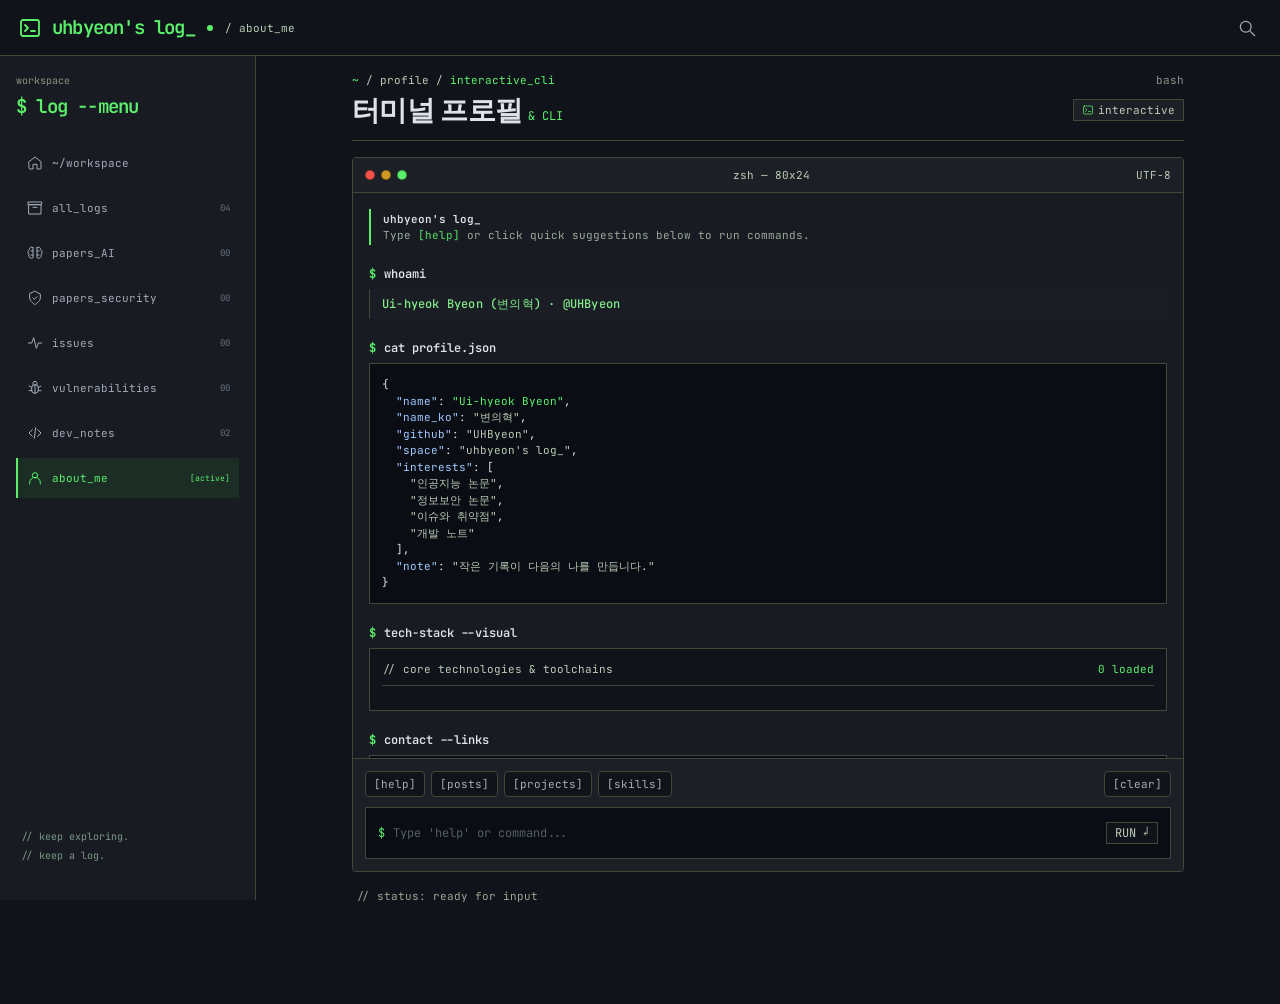
==== commit 76015c7b: "Align blog identity and URLs with UHByeon account" ====
--- a/about.html
+++ b/about.html
@@ -1,15 +1,17 @@
-<!doctype html>
-<html lang="ko"><head><meta charset="utf-8"><meta name="viewport" content="width=device-width,initial-scale=1,viewport-fit=cover"><meta name="description" content="about_me — uhbyeon&#x27;s log_"><meta name="theme-color" content="#10141a"><title>uhbyeon&#x27;s log_ · about_me</title><link rel="icon" href="./favicon.ico?v=4" sizes="any"><link rel="icon" type="image/png" sizes="32x32" href="./favicon-32.png?v=4"><link rel="icon" type="image/svg+xml" href="./favicon.svg?v=4"><link rel="apple-touch-icon" sizes="180x180" href="./apple-touch-icon.png?v=4"><link rel="preconnect" href="https://fonts.googleapis.com"><link rel="preconnect" href="https://fonts.gstatic.com" crossorigin><link href="https://fonts.googleapis.com/css2?family=Geist:wght@300;400;500;600&amp;family=JetBrains+Mono:wght@400;500;600;700&amp;family=Space+Grotesk:wght@500;600;700&amp;display=swap" rel="stylesheet"><link href="./styles.css?v=2691f4b1" rel="stylesheet"><link href="./reference-views.css?v=9812cd88" rel="stylesheet"><script src="./script.js?v=f3b0d1a0" defer></script></head>
-<body class="view-profile" data-prefix="./"><a class="skip-link" href="#main">본문으로 건너뛰기</a><header class="site-header"><div class="header-identity"><a class="brand" href="./index.html" aria-label="uhbyeon&#x27;s log_ 홈"><svg width="24" height="24" viewBox="0 0 24 24" fill="none" stroke="currentColor" stroke-width="1.5" stroke-linecap="round" stroke-linejoin="round" aria-hidden="true"><rect x="3" y="4" width="18" height="16" rx="2"/><path d="m7 9 3 3-3 3m6 0h4"/></svg><span>uhbyeon&#x27;s log<span class="brand-cursor">_</span></span><span class="brand-dot" aria-hidden="true"></span></a><span class="header-context">/ about_me</span></div><div class="header-actions"><a class="icon-button" href="./posts.html#search-input" aria-label="기록 검색"><svg width="20" height="20" viewBox="0 0 24 24" fill="none" stroke="currentColor" stroke-width="1.5" stroke-linecap="round" stroke-linejoin="round" aria-hidden="true"><circle cx="10.5" cy="10.5" r="6.5"/><path d="m16 16 5 5"/></svg></a><button class="icon-button menu-toggle" id="menu-toggle" aria-controls="sidebar" aria-expanded="false" aria-label="전체 메뉴 열기"><svg width="21" height="21" viewBox="0 0 24 24" fill="none" stroke="currentColor" stroke-width="1.5" stroke-linecap="round" stroke-linejoin="round" aria-hidden="true"><path d="M4 6h16M4 12h16M4 18h16"/></svg></button></div></header>
-<button class="menu-backdrop" id="menu-backdrop" tabindex="-1" aria-label="전체 메뉴 닫기" hidden></button><aside class="sidebar" id="sidebar" aria-label="전체 탐색"><div class="sidebar-heading"><span>workspace</span><button class="icon-button drawer-close" aria-label="메뉴 닫기"><svg width="18" height="18" viewBox="0 0 24 24" fill="none" stroke="currentColor" stroke-width="1.5" stroke-linecap="round" stroke-linejoin="round" aria-hidden="true"><path d="m5 5 14 14M5 19 19 5"/></svg></button></div><p class="nav-command">$ log --menu</p><nav class="side-nav" aria-label="주 메뉴"><a href="./index.html" class="nav-item"><svg width="18" height="18" viewBox="0 0 24 24" fill="none" stroke="currentColor" stroke-width="1.5" stroke-linecap="round" stroke-linejoin="round" aria-hidden="true"><path d="m3 10 9-7 9 7v10a1 1 0 0 1-1 1h-5v-7H9v7H4a1 1 0 0 1-1-1z"/></svg><span class="nav-labels">~/workspace</span></a><a href="./posts.html" class="nav-item"><svg width="18" height="18" viewBox="0 0 24 24" fill="none" stroke="currentColor" stroke-width="1.5" stroke-linecap="round" stroke-linejoin="round" aria-hidden="true"><path d="M3 7h18v14H3zM2 3h20v4H2zM9 11h6"/></svg><span class="nav-labels">all_logs</span><span class="nav-count">04</span></a><a href="./papers-ai.html" class="nav-item"><svg width="18" height="18" viewBox="0 0 24 24" fill="none" stroke="currentColor" stroke-width="1.5" stroke-linecap="round" stroke-linejoin="round" aria-hidden="true"><path d="M9 4a3 3 0 0 0-5 3 4 4 0 0 0-1 7 4 4 0 0 0 6 5V4zm6 0a3 3 0 0 1 5 3 4 4 0 0 1 1 7 4 4 0 0 1-6 5V4zM6 9h3m6 0h3M6 15h3m6 0h3"/></svg><span class="nav-labels">papers_AI</span><span class="nav-count">00</span></a><a href="./papers-security.html" class="nav-item"><svg width="18" height="18" viewBox="0 0 24 24" fill="none" stroke="currentColor" stroke-width="1.5" stroke-linecap="round" stroke-linejoin="round" aria-hidden="true"><path d="m12 2 8 4v6c0 5-8 10-8 10S4 17 4 12V6zM9 12l2 2 4-4"/></svg><span class="nav-labels">papers_security</span><span class="nav-count">00</span></a><a href="./issues.html" class="nav-item"><svg width="18" height="18" viewBox="0 0 24 24" fill="none" stroke="currentColor" stroke-width="1.5" stroke-linecap="round" stroke-linejoin="round" aria-hidden="true"><path d="M2 12h5l3-8 4 16 3-8h5"/></svg><span class="nav-labels">issues</span><span class="nav-count">00</span></a><a href="./vulnerabilities.html" class="nav-item"><svg width="18" height="18" viewBox="0 0 24 24" fill="none" stroke="currentColor" stroke-width="1.5" stroke-linecap="round" stroke-linejoin="round" aria-hidden="true"><rect x="7" y="7" width="10" height="13" rx="5"/><path d="M9 7V5a3 3 0 0 1 6 0v2M3 9l4 2m10 0 4-2M3 16h4m10 0h4M12 7v13"/></svg><span class="nav-labels">vulnerabilities</span><span class="nav-count">00</span></a><a href="./development.html" class="nav-item"><svg width="18" height="18" viewBox="0 0 24 24" fill="none" stroke="currentColor" stroke-width="1.5" stroke-linecap="round" stroke-linejoin="round" aria-hidden="true"><path d="m8 7-5 5 5 5m8-10 5 5-5 5m-3-13-2 16"/></svg><span class="nav-labels">dev_notes</span><span class="nav-count">02</span></a><a href="./about.html" class="nav-item is-active" aria-current="page"><svg width="18" height="18" viewBox="0 0 24 24" fill="none" stroke="currentColor" stroke-width="1.5" stroke-linecap="round" stroke-linejoin="round" aria-hidden="true"><circle cx="12" cy="8" r="4"/><path d="M4 21v-2a8 8 0 0 1 16 0v2"/></svg><span class="nav-labels">about_me</span><span class="nav-badge">[active]</span></a></nav><div class="sidebar-footer"><p>// keep exploring.<br>// keep a log.</p></div></aside>
-<div class="workspace"><main id="main" class="page-shell"><header class="profile-intro"><div class="profile-path"><span><b>~</b> / profile / <em>interactive_cli</em></span><small>bash</small></div><div><h1>터미널 프로필 <span>&amp; CLI</span></h1><small class="interactive-badge"><svg width="12" height="12" viewBox="0 0 24 24" fill="none" stroke="currentColor" stroke-width="1.5" stroke-linecap="round" stroke-linejoin="round" aria-hidden="true"><rect x="3" y="4" width="18" height="16" rx="2"/><path d="m7 9 3 3-3 3m6 0h4"/></svg> interactive</small></div></header><section class="profile-terminal" aria-label="블로그 소개 터미널"><div class="code-bar"><span class="window-dots" aria-hidden="true"><i></i><i></i><i></i></span><span>zsh — 80x24</span><span>UTF-8</span></div><div class="terminal-screen" id="cli-output" role="log" aria-label="명령 실행 결과"><div class="cli-welcome"><strong>uhbyeon&#x27;s log_</strong><p>Type <b>[help]</b> or click quick suggestions below to run commands.</p></div><div class="cli-entry"><p class="cli-prompt"><b>$</b> whoami</p><p class="cli-answer">uhbyeon</p></div><div class="cli-entry"><p class="cli-prompt"><b>$</b> cat profile.json</p><pre class="profile-json">{
-  <span class="json-key">&quot;name&quot;</span>: <span class="json-key" data-value>&quot;uhbyeon&quot;</span>,
-  <span class="json-key">&quot;space&quot;</span>: <span class="json-key" data-value>&quot;uhbyeon&#x27;s log_&quot;</span>,
-  <span class="json-key">&quot;interests&quot;</span>: [
-    <span class="json-key" data-value>&quot;인공지능 논문&quot;</span>,
-    <span class="json-key" data-value>&quot;정보보안 논문&quot;</span>,
-    <span class="json-key" data-value>&quot;이슈와 취약점&quot;</span>,
-    <span class="json-key" data-value>&quot;개발 노트&quot;</span>
-  ],
-  <span class="json-key">&quot;note&quot;</span>: <span class="json-key" data-value>&quot;작은 기록이 다음의 나를 만듭니다.&quot;</span>
-}</pre></div><div class="cli-entry"><p class="cli-prompt"><b>$</b> tech-stack --visual</p><div class="tech-stack-panel"><div><span>// core technologies &amp; toolchains</span><span>0 loaded</span></div><div class="tech-badges"></div></div></div><div class="cli-entry"><p class="cli-prompt"><b>$</b> contact --links</p><div class="contact-tree"><div><span class="tree-branch">├──</span><span>GitHub:</span>—</div><div><span class="tree-branch">├──</span><span>Twitter:</span>—</div><div><span class="tree-branch">└──</span><span>Email:</span><span id="contact-email">—</span><button class="email-copy" data-copy-target="contact-email" disabled><span>[copy]</span></button></div></div></div><div id="cli-dynamic-output"></div><div class="active-prompt"><b>$</b><span id="terminal-input-display"></span><i class="prompt-cursor" aria-hidden="true"></i></div></div><div class="cli-controls"><div class="quick-commands"><button data-command="help">[help]</button><button data-command="posts">[posts]</button><button data-command="projects">[projects]</button><button data-command="skills">[skills]</button><button data-command="clear">[clear]</button></div><form id="cli-form" class="cli-form"><span aria-hidden="true">$</span><label class="sr-only" for="cli-input">블로그 탐색 명령 입력</label><input id="cli-input" type="text" placeholder="Type 'help' or command..." autocomplete="off" autocapitalize="off" spellcheck="false"><button type="submit">RUN ↵</button></form></div></section><div class="cli-status">// status: ready for input</div></main></div><nav class="bottom-nav" aria-label="모바일 주 메뉴"><a href="./index.html" class=""><svg width="20" height="20" viewBox="0 0 24 24" fill="none" stroke="currentColor" stroke-width="1.5" stroke-linecap="round" stroke-linejoin="round" aria-hidden="true"><path d="m3 10 9-7 9 7v10a1 1 0 0 1-1 1h-5v-7H9v7H4a1 1 0 0 1-1-1z"/></svg><span>~/workspace</span></a><a href="./posts.html" class=""><svg width="20" height="20" viewBox="0 0 24 24" fill="none" stroke="currentColor" stroke-width="1.5" stroke-linecap="round" stroke-linejoin="round" aria-hidden="true"><path d="M3 7h18v14H3zM2 3h20v4H2zM9 11h6"/></svg><span>all_logs</span></a><a href="./development.html" class=""><svg width="20" height="20" viewBox="0 0 24 24" fill="none" stroke="currentColor" stroke-width="1.5" stroke-linecap="round" stroke-linejoin="round" aria-hidden="true"><path d="m8 7-5 5 5 5m8-10 5 5-5 5m-3-13-2 16"/></svg><span>dev_notes</span></a><a href="./about.html" class="is-active" aria-current="page"><svg width="20" height="20" viewBox="0 0 24 24" fill="none" stroke="currentColor" stroke-width="1.5" stroke-linecap="round" stroke-linejoin="round" aria-hidden="true"><circle cx="12" cy="8" r="4"/><path d="M4 21v-2a8 8 0 0 1 16 0v2"/></svg><span>about_me</span></a></nav><p id="interaction-status" class="sr-only" role="status" aria-live="polite"></p></body></html>+<!doctype html>
+<html lang="ko"><head><meta charset="utf-8"><meta name="viewport" content="width=device-width,initial-scale=1,viewport-fit=cover"><meta name="description" content="about_me — uhbyeon&#x27;s log_"><meta name="theme-color" content="#10141a"><title>uhbyeon&#x27;s log_ · about_me</title><link rel="icon" href="./favicon.ico?v=4" sizes="any"><link rel="icon" type="image/png" sizes="32x32" href="./favicon-32.png?v=4"><link rel="icon" type="image/svg+xml" href="./favicon.svg?v=4"><link rel="apple-touch-icon" sizes="180x180" href="./apple-touch-icon.png?v=4"><link rel="preconnect" href="https://fonts.googleapis.com"><link rel="preconnect" href="https://fonts.gstatic.com" crossorigin><link href="https://fonts.googleapis.com/css2?family=Geist:wght@300;400;500;600&amp;family=JetBrains+Mono:wght@400;500;600;700&amp;family=Space+Grotesk:wght@500;600;700&amp;display=swap" rel="stylesheet"><link href="./styles.css?v=2691f4b1" rel="stylesheet"><link href="./reference-views.css?v=9812cd88" rel="stylesheet"><script src="./script.js?v=ae0e8b81" defer></script></head>
+<body class="view-profile" data-prefix="./" data-site-name="uhbyeon&#x27;s log_" data-author="UHByeon" data-display-name="Ui-hyeok Byeon" data-name-ko="변의혁"><a class="skip-link" href="#main">본문으로 건너뛰기</a><header class="site-header"><div class="header-identity"><a class="brand" href="./index.html" aria-label="uhbyeon&#x27;s log_ 홈"><svg width="24" height="24" viewBox="0 0 24 24" fill="none" stroke="currentColor" stroke-width="1.5" stroke-linecap="round" stroke-linejoin="round" aria-hidden="true"><rect x="3" y="4" width="18" height="16" rx="2"/><path d="m7 9 3 3-3 3m6 0h4"/></svg><span>uhbyeon&#x27;s log<span class="brand-cursor">_</span></span><span class="brand-dot" aria-hidden="true"></span></a><span class="header-context">/ about_me</span></div><div class="header-actions"><a class="icon-button" href="./posts.html#search-input" aria-label="기록 검색"><svg width="20" height="20" viewBox="0 0 24 24" fill="none" stroke="currentColor" stroke-width="1.5" stroke-linecap="round" stroke-linejoin="round" aria-hidden="true"><circle cx="10.5" cy="10.5" r="6.5"/><path d="m16 16 5 5"/></svg></a><button class="icon-button menu-toggle" id="menu-toggle" aria-controls="sidebar" aria-expanded="false" aria-label="전체 메뉴 열기"><svg width="21" height="21" viewBox="0 0 24 24" fill="none" stroke="currentColor" stroke-width="1.5" stroke-linecap="round" stroke-linejoin="round" aria-hidden="true"><path d="M4 6h16M4 12h16M4 18h16"/></svg></button></div></header>
+<button class="menu-backdrop" id="menu-backdrop" tabindex="-1" aria-label="전체 메뉴 닫기" hidden></button><aside class="sidebar" id="sidebar" aria-label="전체 탐색"><div class="sidebar-heading"><span>workspace</span><button class="icon-button drawer-close" aria-label="메뉴 닫기"><svg width="18" height="18" viewBox="0 0 24 24" fill="none" stroke="currentColor" stroke-width="1.5" stroke-linecap="round" stroke-linejoin="round" aria-hidden="true"><path d="m5 5 14 14M5 19 19 5"/></svg></button></div><p class="nav-command">$ log --menu</p><nav class="side-nav" aria-label="주 메뉴"><a href="./index.html" class="nav-item"><svg width="18" height="18" viewBox="0 0 24 24" fill="none" stroke="currentColor" stroke-width="1.5" stroke-linecap="round" stroke-linejoin="round" aria-hidden="true"><path d="m3 10 9-7 9 7v10a1 1 0 0 1-1 1h-5v-7H9v7H4a1 1 0 0 1-1-1z"/></svg><span class="nav-labels">~/workspace</span></a><a href="./posts.html" class="nav-item"><svg width="18" height="18" viewBox="0 0 24 24" fill="none" stroke="currentColor" stroke-width="1.5" stroke-linecap="round" stroke-linejoin="round" aria-hidden="true"><path d="M3 7h18v14H3zM2 3h20v4H2zM9 11h6"/></svg><span class="nav-labels">all_logs</span><span class="nav-count">04</span></a><a href="./papers-ai.html" class="nav-item"><svg width="18" height="18" viewBox="0 0 24 24" fill="none" stroke="currentColor" stroke-width="1.5" stroke-linecap="round" stroke-linejoin="round" aria-hidden="true"><path d="M9 4a3 3 0 0 0-5 3 4 4 0 0 0-1 7 4 4 0 0 0 6 5V4zm6 0a3 3 0 0 1 5 3 4 4 0 0 1 1 7 4 4 0 0 1-6 5V4zM6 9h3m6 0h3M6 15h3m6 0h3"/></svg><span class="nav-labels">papers_AI</span><span class="nav-count">00</span></a><a href="./papers-security.html" class="nav-item"><svg width="18" height="18" viewBox="0 0 24 24" fill="none" stroke="currentColor" stroke-width="1.5" stroke-linecap="round" stroke-linejoin="round" aria-hidden="true"><path d="m12 2 8 4v6c0 5-8 10-8 10S4 17 4 12V6zM9 12l2 2 4-4"/></svg><span class="nav-labels">papers_security</span><span class="nav-count">00</span></a><a href="./issues.html" class="nav-item"><svg width="18" height="18" viewBox="0 0 24 24" fill="none" stroke="currentColor" stroke-width="1.5" stroke-linecap="round" stroke-linejoin="round" aria-hidden="true"><path d="M2 12h5l3-8 4 16 3-8h5"/></svg><span class="nav-labels">issues</span><span class="nav-count">00</span></a><a href="./vulnerabilities.html" class="nav-item"><svg width="18" height="18" viewBox="0 0 24 24" fill="none" stroke="currentColor" stroke-width="1.5" stroke-linecap="round" stroke-linejoin="round" aria-hidden="true"><rect x="7" y="7" width="10" height="13" rx="5"/><path d="M9 7V5a3 3 0 0 1 6 0v2M3 9l4 2m10 0 4-2M3 16h4m10 0h4M12 7v13"/></svg><span class="nav-labels">vulnerabilities</span><span class="nav-count">00</span></a><a href="./development.html" class="nav-item"><svg width="18" height="18" viewBox="0 0 24 24" fill="none" stroke="currentColor" stroke-width="1.5" stroke-linecap="round" stroke-linejoin="round" aria-hidden="true"><path d="m8 7-5 5 5 5m8-10 5 5-5 5m-3-13-2 16"/></svg><span class="nav-labels">dev_notes</span><span class="nav-count">02</span></a><a href="./about.html" class="nav-item is-active" aria-current="page"><svg width="18" height="18" viewBox="0 0 24 24" fill="none" stroke="currentColor" stroke-width="1.5" stroke-linecap="round" stroke-linejoin="round" aria-hidden="true"><circle cx="12" cy="8" r="4"/><path d="M4 21v-2a8 8 0 0 1 16 0v2"/></svg><span class="nav-labels">about_me</span><span class="nav-badge">[active]</span></a></nav><div class="sidebar-footer"><p>// keep exploring.<br>// keep a log.</p></div></aside>
+<div class="workspace"><main id="main" class="page-shell"><header class="profile-intro"><div class="profile-path"><span><b>~</b> / profile / <em>interactive_cli</em></span><small>bash</small></div><div><h1>터미널 프로필 <span>&amp; CLI</span></h1><small class="interactive-badge"><svg width="12" height="12" viewBox="0 0 24 24" fill="none" stroke="currentColor" stroke-width="1.5" stroke-linecap="round" stroke-linejoin="round" aria-hidden="true"><rect x="3" y="4" width="18" height="16" rx="2"/><path d="m7 9 3 3-3 3m6 0h4"/></svg> interactive</small></div></header><section class="profile-terminal" aria-label="블로그 소개 터미널"><div class="code-bar"><span class="window-dots" aria-hidden="true"><i></i><i></i><i></i></span><span>zsh — 80x24</span><span>UTF-8</span></div><div class="terminal-screen" id="cli-output" role="log" aria-label="명령 실행 결과"><div class="cli-welcome"><strong>uhbyeon&#x27;s log_</strong><p>Type <b>[help]</b> or click quick suggestions below to run commands.</p></div><div class="cli-entry"><p class="cli-prompt"><b>$</b> whoami</p><p class="cli-answer">Ui-hyeok Byeon (변의혁) · @UHByeon</p></div><div class="cli-entry"><p class="cli-prompt"><b>$</b> cat profile.json</p><pre class="profile-json">{
+  <span class="json-key">&quot;name&quot;</span>: <span class="json-key" data-value>&quot;Ui-hyeok Byeon&quot;</span>,
+  <span class="json-key">&quot;name_ko&quot;</span>: <span class="json-key" data-value>&quot;변의혁&quot;</span>,
+  <span class="json-key">&quot;github&quot;</span>: <span class="json-key" data-value>&quot;UHByeon&quot;</span>,
+  <span class="json-key">&quot;space&quot;</span>: <span class="json-key" data-value>&quot;uhbyeon&#x27;s log_&quot;</span>,
+  <span class="json-key">&quot;interests&quot;</span>: [
+    <span class="json-key" data-value>&quot;인공지능 논문&quot;</span>,
+    <span class="json-key" data-value>&quot;정보보안 논문&quot;</span>,
+    <span class="json-key" data-value>&quot;이슈와 취약점&quot;</span>,
+    <span class="json-key" data-value>&quot;개발 노트&quot;</span>
+  ],
+  <span class="json-key">&quot;note&quot;</span>: <span class="json-key" data-value>&quot;작은 기록이 다음의 나를 만듭니다.&quot;</span>
+}</pre></div><div class="cli-entry"><p class="cli-prompt"><b>$</b> tech-stack --visual</p><div class="tech-stack-panel"><div><span>// core technologies &amp; toolchains</span><span>0 loaded</span></div><div class="tech-badges"></div></div></div><div class="cli-entry"><p class="cli-prompt"><b>$</b> contact --links</p><div class="contact-tree"><div><span class="tree-branch">├──</span><span>GitHub:</span><a href="https://github.com/UHByeon">github.com/UHByeon ↗</a></div><div><span class="tree-branch">├──</span><span>Twitter:</span>—</div><div><span class="tree-branch">└──</span><span>Email:</span><span id="contact-email">—</span><button class="email-copy" data-copy-target="contact-email" disabled><span>[copy]</span></button></div></div></div><div id="cli-dynamic-output"></div><div class="active-prompt"><b>$</b><span id="terminal-input-display"></span><i class="prompt-cursor" aria-hidden="true"></i></div></div><div class="cli-controls"><div class="quick-commands"><button data-command="help">[help]</button><button data-command="posts">[posts]</button><button data-command="projects">[projects]</button><button data-command="skills">[skills]</button><button data-command="clear">[clear]</button></div><form id="cli-form" class="cli-form"><span aria-hidden="true">$</span><label class="sr-only" for="cli-input">블로그 탐색 명령 입력</label><input id="cli-input" type="text" placeholder="Type 'help' or command..." autocomplete="off" autocapitalize="off" spellcheck="false"><button type="submit">RUN ↵</button></form></div></section><div class="cli-status">// status: ready for input</div></main></div><nav class="bottom-nav" aria-label="모바일 주 메뉴"><a href="./index.html" class=""><svg width="20" height="20" viewBox="0 0 24 24" fill="none" stroke="currentColor" stroke-width="1.5" stroke-linecap="round" stroke-linejoin="round" aria-hidden="true"><path d="m3 10 9-7 9 7v10a1 1 0 0 1-1 1h-5v-7H9v7H4a1 1 0 0 1-1-1z"/></svg><span>~/workspace</span></a><a href="./posts.html" class=""><svg width="20" height="20" viewBox="0 0 24 24" fill="none" stroke="currentColor" stroke-width="1.5" stroke-linecap="round" stroke-linejoin="round" aria-hidden="true"><path d="M3 7h18v14H3zM2 3h20v4H2zM9 11h6"/></svg><span>all_logs</span></a><a href="./development.html" class=""><svg width="20" height="20" viewBox="0 0 24 24" fill="none" stroke="currentColor" stroke-width="1.5" stroke-linecap="round" stroke-linejoin="round" aria-hidden="true"><path d="m8 7-5 5 5 5m8-10 5 5-5 5m-3-13-2 16"/></svg><span>dev_notes</span></a><a href="./about.html" class="is-active" aria-current="page"><svg width="20" height="20" viewBox="0 0 24 24" fill="none" stroke="currentColor" stroke-width="1.5" stroke-linecap="round" stroke-linejoin="round" aria-hidden="true"><circle cx="12" cy="8" r="4"/><path d="M4 21v-2a8 8 0 0 1 16 0v2"/></svg><span>about_me</span></a></nav><p id="interaction-status" class="sr-only" role="status" aria-live="polite"></p></body></html>
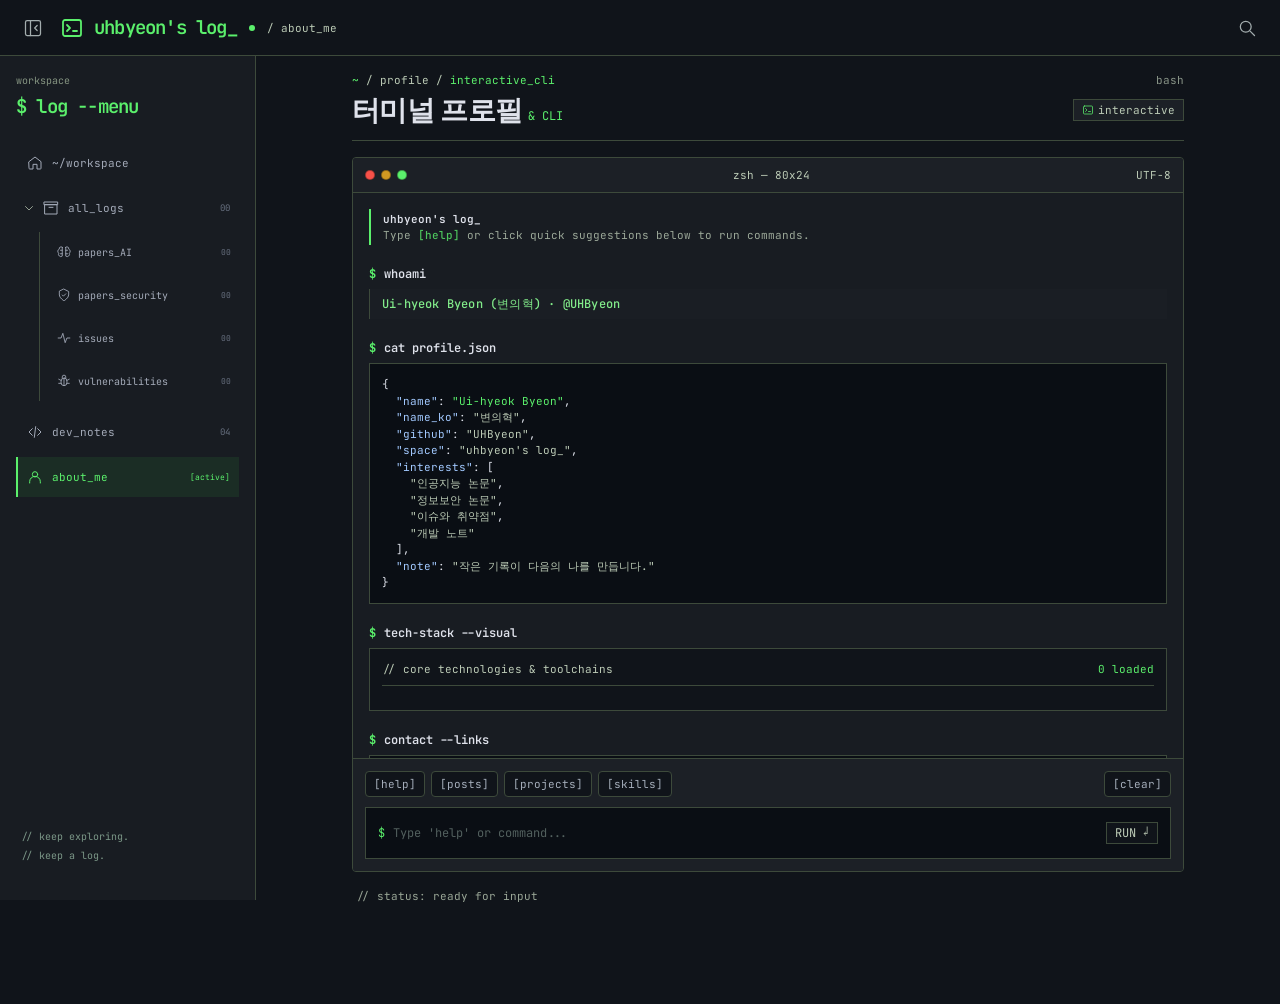
==== commit 475af2ac: "Group all_logs categories, add collapsible navigation, and introduce the blog" ====
--- a/about.html
+++ b/about.html
@@ -1,7 +1,7 @@
 <!doctype html>
-<html lang="ko"><head><meta charset="utf-8"><meta name="viewport" content="width=device-width,initial-scale=1,viewport-fit=cover"><meta name="description" content="about_me — uhbyeon&#x27;s log_"><meta name="theme-color" content="#10141a"><title>uhbyeon&#x27;s log_ · about_me</title><link rel="icon" href="./favicon.ico?v=4" sizes="any"><link rel="icon" type="image/png" sizes="32x32" href="./favicon-32.png?v=4"><link rel="icon" type="image/svg+xml" href="./favicon.svg?v=4"><link rel="apple-touch-icon" sizes="180x180" href="./apple-touch-icon.png?v=4"><link rel="preconnect" href="https://fonts.googleapis.com"><link rel="preconnect" href="https://fonts.gstatic.com" crossorigin><link href="https://fonts.googleapis.com/css2?family=Geist:wght@300;400;500;600&amp;family=JetBrains+Mono:wght@400;500;600;700&amp;family=Space+Grotesk:wght@500;600;700&amp;display=swap" rel="stylesheet"><link href="./styles.css?v=2691f4b1" rel="stylesheet"><link href="./reference-views.css?v=9812cd88" rel="stylesheet"><script src="./script.js?v=ae0e8b81" defer></script></head>
-<body class="view-profile" data-prefix="./" data-site-name="uhbyeon&#x27;s log_" data-author="UHByeon" data-display-name="Ui-hyeok Byeon" data-name-ko="변의혁"><a class="skip-link" href="#main">본문으로 건너뛰기</a><header class="site-header"><div class="header-identity"><a class="brand" href="./index.html" aria-label="uhbyeon&#x27;s log_ 홈"><svg width="24" height="24" viewBox="0 0 24 24" fill="none" stroke="currentColor" stroke-width="1.5" stroke-linecap="round" stroke-linejoin="round" aria-hidden="true"><rect x="3" y="4" width="18" height="16" rx="2"/><path d="m7 9 3 3-3 3m6 0h4"/></svg><span>uhbyeon&#x27;s log<span class="brand-cursor">_</span></span><span class="brand-dot" aria-hidden="true"></span></a><span class="header-context">/ about_me</span></div><div class="header-actions"><a class="icon-button" href="./posts.html#search-input" aria-label="기록 검색"><svg width="20" height="20" viewBox="0 0 24 24" fill="none" stroke="currentColor" stroke-width="1.5" stroke-linecap="round" stroke-linejoin="round" aria-hidden="true"><circle cx="10.5" cy="10.5" r="6.5"/><path d="m16 16 5 5"/></svg></a><button class="icon-button menu-toggle" id="menu-toggle" aria-controls="sidebar" aria-expanded="false" aria-label="전체 메뉴 열기"><svg width="21" height="21" viewBox="0 0 24 24" fill="none" stroke="currentColor" stroke-width="1.5" stroke-linecap="round" stroke-linejoin="round" aria-hidden="true"><path d="M4 6h16M4 12h16M4 18h16"/></svg></button></div></header>
-<button class="menu-backdrop" id="menu-backdrop" tabindex="-1" aria-label="전체 메뉴 닫기" hidden></button><aside class="sidebar" id="sidebar" aria-label="전체 탐색"><div class="sidebar-heading"><span>workspace</span><button class="icon-button drawer-close" aria-label="메뉴 닫기"><svg width="18" height="18" viewBox="0 0 24 24" fill="none" stroke="currentColor" stroke-width="1.5" stroke-linecap="round" stroke-linejoin="round" aria-hidden="true"><path d="m5 5 14 14M5 19 19 5"/></svg></button></div><p class="nav-command">$ log --menu</p><nav class="side-nav" aria-label="주 메뉴"><a href="./index.html" class="nav-item"><svg width="18" height="18" viewBox="0 0 24 24" fill="none" stroke="currentColor" stroke-width="1.5" stroke-linecap="round" stroke-linejoin="round" aria-hidden="true"><path d="m3 10 9-7 9 7v10a1 1 0 0 1-1 1h-5v-7H9v7H4a1 1 0 0 1-1-1z"/></svg><span class="nav-labels">~/workspace</span></a><a href="./posts.html" class="nav-item"><svg width="18" height="18" viewBox="0 0 24 24" fill="none" stroke="currentColor" stroke-width="1.5" stroke-linecap="round" stroke-linejoin="round" aria-hidden="true"><path d="M3 7h18v14H3zM2 3h20v4H2zM9 11h6"/></svg><span class="nav-labels">all_logs</span><span class="nav-count">04</span></a><a href="./papers-ai.html" class="nav-item"><svg width="18" height="18" viewBox="0 0 24 24" fill="none" stroke="currentColor" stroke-width="1.5" stroke-linecap="round" stroke-linejoin="round" aria-hidden="true"><path d="M9 4a3 3 0 0 0-5 3 4 4 0 0 0-1 7 4 4 0 0 0 6 5V4zm6 0a3 3 0 0 1 5 3 4 4 0 0 1 1 7 4 4 0 0 1-6 5V4zM6 9h3m6 0h3M6 15h3m6 0h3"/></svg><span class="nav-labels">papers_AI</span><span class="nav-count">00</span></a><a href="./papers-security.html" class="nav-item"><svg width="18" height="18" viewBox="0 0 24 24" fill="none" stroke="currentColor" stroke-width="1.5" stroke-linecap="round" stroke-linejoin="round" aria-hidden="true"><path d="m12 2 8 4v6c0 5-8 10-8 10S4 17 4 12V6zM9 12l2 2 4-4"/></svg><span class="nav-labels">papers_security</span><span class="nav-count">00</span></a><a href="./issues.html" class="nav-item"><svg width="18" height="18" viewBox="0 0 24 24" fill="none" stroke="currentColor" stroke-width="1.5" stroke-linecap="round" stroke-linejoin="round" aria-hidden="true"><path d="M2 12h5l3-8 4 16 3-8h5"/></svg><span class="nav-labels">issues</span><span class="nav-count">00</span></a><a href="./vulnerabilities.html" class="nav-item"><svg width="18" height="18" viewBox="0 0 24 24" fill="none" stroke="currentColor" stroke-width="1.5" stroke-linecap="round" stroke-linejoin="round" aria-hidden="true"><rect x="7" y="7" width="10" height="13" rx="5"/><path d="M9 7V5a3 3 0 0 1 6 0v2M3 9l4 2m10 0 4-2M3 16h4m10 0h4M12 7v13"/></svg><span class="nav-labels">vulnerabilities</span><span class="nav-count">00</span></a><a href="./development.html" class="nav-item"><svg width="18" height="18" viewBox="0 0 24 24" fill="none" stroke="currentColor" stroke-width="1.5" stroke-linecap="round" stroke-linejoin="round" aria-hidden="true"><path d="m8 7-5 5 5 5m8-10 5 5-5 5m-3-13-2 16"/></svg><span class="nav-labels">dev_notes</span><span class="nav-count">02</span></a><a href="./about.html" class="nav-item is-active" aria-current="page"><svg width="18" height="18" viewBox="0 0 24 24" fill="none" stroke="currentColor" stroke-width="1.5" stroke-linecap="round" stroke-linejoin="round" aria-hidden="true"><circle cx="12" cy="8" r="4"/><path d="M4 21v-2a8 8 0 0 1 16 0v2"/></svg><span class="nav-labels">about_me</span><span class="nav-badge">[active]</span></a></nav><div class="sidebar-footer"><p>// keep exploring.<br>// keep a log.</p></div></aside>
+<html lang="ko"><head><meta charset="utf-8"><meta name="viewport" content="width=device-width,initial-scale=1,viewport-fit=cover"><meta name="description" content="about_me — uhbyeon&#x27;s log_"><meta name="theme-color" content="#10141a"><title>uhbyeon&#x27;s log_ · about_me</title><link rel="icon" href="./favicon.ico?v=4" sizes="any"><link rel="icon" type="image/png" sizes="32x32" href="./favicon-32.png?v=4"><link rel="icon" type="image/svg+xml" href="./favicon.svg?v=4"><link rel="apple-touch-icon" sizes="180x180" href="./apple-touch-icon.png?v=4"><link rel="preconnect" href="https://fonts.googleapis.com"><link rel="preconnect" href="https://fonts.gstatic.com" crossorigin><link href="https://fonts.googleapis.com/css2?family=Geist:wght@300;400;500;600&amp;family=JetBrains+Mono:wght@400;500;600;700&amp;family=Space+Grotesk:wght@500;600;700&amp;display=swap" rel="stylesheet"><link href="./styles.css?v=72dfd983" rel="stylesheet"><link href="./reference-views.css?v=9812cd88" rel="stylesheet"><script src="./script.js?v=1a87d1f6" defer></script></head>
+<body class="view-profile" data-active-section="about" data-prefix="./" data-site-name="uhbyeon&#x27;s log_" data-author="UHByeon" data-display-name="Ui-hyeok Byeon" data-name-ko="변의혁"><a class="skip-link" href="#main">본문으로 건너뛰기</a><header class="site-header"><div class="header-identity"><button type="button" class="icon-button sidebar-toggle" id="sidebar-toggle" aria-controls="sidebar" aria-expanded="true" aria-label="좌측 메뉴 접기" title="좌측 메뉴 접기"><svg width="20" height="20" viewBox="0 0 24 24" fill="none" stroke="currentColor" stroke-width="1.5" stroke-linecap="round" stroke-linejoin="round" aria-hidden="true"><rect x="3" y="3" width="18" height="18" rx="2"/><path d="M9 3v18m8-12-3 3 3 3"/></svg></button><a class="brand" href="./index.html" aria-label="uhbyeon&#x27;s log_ 홈"><svg width="24" height="24" viewBox="0 0 24 24" fill="none" stroke="currentColor" stroke-width="1.5" stroke-linecap="round" stroke-linejoin="round" aria-hidden="true"><rect x="3" y="4" width="18" height="16" rx="2"/><path d="m7 9 3 3-3 3m6 0h4"/></svg><span>uhbyeon&#x27;s log<span class="brand-cursor">_</span></span><span class="brand-dot" aria-hidden="true"></span></a><span class="header-context">/ about_me</span></div><div class="header-actions"><a class="icon-button" href="./posts.html#search-input" aria-label="기록 검색"><svg width="20" height="20" viewBox="0 0 24 24" fill="none" stroke="currentColor" stroke-width="1.5" stroke-linecap="round" stroke-linejoin="round" aria-hidden="true"><circle cx="10.5" cy="10.5" r="6.5"/><path d="m16 16 5 5"/></svg></a><button class="icon-button menu-toggle" id="menu-toggle" aria-controls="sidebar" aria-expanded="false" aria-label="전체 메뉴 열기"><svg width="21" height="21" viewBox="0 0 24 24" fill="none" stroke="currentColor" stroke-width="1.5" stroke-linecap="round" stroke-linejoin="round" aria-hidden="true"><path d="M4 6h16M4 12h16M4 18h16"/></svg></button></div></header>
+<button class="menu-backdrop" id="menu-backdrop" tabindex="-1" aria-label="전체 메뉴 닫기" hidden></button><aside class="sidebar" id="sidebar" aria-label="전체 탐색"><div class="sidebar-heading"><span>workspace</span><button class="icon-button drawer-close" aria-label="메뉴 닫기"><svg width="18" height="18" viewBox="0 0 24 24" fill="none" stroke="currentColor" stroke-width="1.5" stroke-linecap="round" stroke-linejoin="round" aria-hidden="true"><path d="m5 5 14 14M5 19 19 5"/></svg></button></div><p class="nav-command">$ log --menu</p><nav class="side-nav" aria-label="주 메뉴"><a href="./index.html" class="nav-item"><svg width="18" height="18" viewBox="0 0 24 24" fill="none" stroke="currentColor" stroke-width="1.5" stroke-linecap="round" stroke-linejoin="round" aria-hidden="true"><path d="m3 10 9-7 9 7v10a1 1 0 0 1-1 1h-5v-7H9v7H4a1 1 0 0 1-1-1z"/></svg><span class="nav-labels">~/workspace</span></a><div class="nav-group"><div class="nav-group-row"><button type="button" class="nav-group-toggle" id="log-group-toggle" aria-label="all_logs 분류 접기" aria-controls="log-categories" aria-expanded="true"><svg width="12" height="12" viewBox="0 0 24 24" fill="none" stroke="currentColor" stroke-width="1.5" stroke-linecap="round" stroke-linejoin="round" aria-hidden="true"><path d="m9 5 7 7-7 7"/></svg></button><a href="./posts.html" class="nav-item" data-all-logs-link aria-controls="log-categories" aria-expanded="true"><svg width="18" height="18" viewBox="0 0 24 24" fill="none" stroke="currentColor" stroke-width="1.5" stroke-linecap="round" stroke-linejoin="round" aria-hidden="true"><path d="M3 7h18v14H3zM2 3h20v4H2zM9 11h6"/></svg><span class="nav-labels">all_logs</span><span class="nav-count">00</span></a></div><div class="side-subnav" id="log-categories" data-has-active="false"><a href="./papers-ai.html" class="nav-item"><svg width="18" height="18" viewBox="0 0 24 24" fill="none" stroke="currentColor" stroke-width="1.5" stroke-linecap="round" stroke-linejoin="round" aria-hidden="true"><path d="M9 4a3 3 0 0 0-5 3 4 4 0 0 0-1 7 4 4 0 0 0 6 5V4zm6 0a3 3 0 0 1 5 3 4 4 0 0 1 1 7 4 4 0 0 1-6 5V4zM6 9h3m6 0h3M6 15h3m6 0h3"/></svg><span class="nav-labels">papers_AI</span><span class="nav-count">00</span></a><a href="./papers-security.html" class="nav-item"><svg width="18" height="18" viewBox="0 0 24 24" fill="none" stroke="currentColor" stroke-width="1.5" stroke-linecap="round" stroke-linejoin="round" aria-hidden="true"><path d="m12 2 8 4v6c0 5-8 10-8 10S4 17 4 12V6zM9 12l2 2 4-4"/></svg><span class="nav-labels">papers_security</span><span class="nav-count">00</span></a><a href="./issues.html" class="nav-item"><svg width="18" height="18" viewBox="0 0 24 24" fill="none" stroke="currentColor" stroke-width="1.5" stroke-linecap="round" stroke-linejoin="round" aria-hidden="true"><path d="M2 12h5l3-8 4 16 3-8h5"/></svg><span class="nav-labels">issues</span><span class="nav-count">00</span></a><a href="./vulnerabilities.html" class="nav-item"><svg width="18" height="18" viewBox="0 0 24 24" fill="none" stroke="currentColor" stroke-width="1.5" stroke-linecap="round" stroke-linejoin="round" aria-hidden="true"><rect x="7" y="7" width="10" height="13" rx="5"/><path d="M9 7V5a3 3 0 0 1 6 0v2M3 9l4 2m10 0 4-2M3 16h4m10 0h4M12 7v13"/></svg><span class="nav-labels">vulnerabilities</span><span class="nav-count">00</span></a></div></div><a href="./development.html" class="nav-item"><svg width="18" height="18" viewBox="0 0 24 24" fill="none" stroke="currentColor" stroke-width="1.5" stroke-linecap="round" stroke-linejoin="round" aria-hidden="true"><path d="m8 7-5 5 5 5m8-10 5 5-5 5m-3-13-2 16"/></svg><span class="nav-labels">dev_notes</span><span class="nav-count">04</span></a><a href="./about.html" class="nav-item is-active" aria-current="page"><svg width="18" height="18" viewBox="0 0 24 24" fill="none" stroke="currentColor" stroke-width="1.5" stroke-linecap="round" stroke-linejoin="round" aria-hidden="true"><circle cx="12" cy="8" r="4"/><path d="M4 21v-2a8 8 0 0 1 16 0v2"/></svg><span class="nav-labels">about_me</span><span class="nav-badge">[active]</span></a></nav><div class="sidebar-footer"><p>// keep exploring.<br>// keep a log.</p></div></aside>
 <div class="workspace"><main id="main" class="page-shell"><header class="profile-intro"><div class="profile-path"><span><b>~</b> / profile / <em>interactive_cli</em></span><small>bash</small></div><div><h1>터미널 프로필 <span>&amp; CLI</span></h1><small class="interactive-badge"><svg width="12" height="12" viewBox="0 0 24 24" fill="none" stroke="currentColor" stroke-width="1.5" stroke-linecap="round" stroke-linejoin="round" aria-hidden="true"><rect x="3" y="4" width="18" height="16" rx="2"/><path d="m7 9 3 3-3 3m6 0h4"/></svg> interactive</small></div></header><section class="profile-terminal" aria-label="블로그 소개 터미널"><div class="code-bar"><span class="window-dots" aria-hidden="true"><i></i><i></i><i></i></span><span>zsh — 80x24</span><span>UTF-8</span></div><div class="terminal-screen" id="cli-output" role="log" aria-label="명령 실행 결과"><div class="cli-welcome"><strong>uhbyeon&#x27;s log_</strong><p>Type <b>[help]</b> or click quick suggestions below to run commands.</p></div><div class="cli-entry"><p class="cli-prompt"><b>$</b> whoami</p><p class="cli-answer">Ui-hyeok Byeon (변의혁) · @UHByeon</p></div><div class="cli-entry"><p class="cli-prompt"><b>$</b> cat profile.json</p><pre class="profile-json">{
   <span class="json-key">&quot;name&quot;</span>: <span class="json-key" data-value>&quot;Ui-hyeok Byeon&quot;</span>,
   <span class="json-key">&quot;name_ko&quot;</span>: <span class="json-key" data-value>&quot;변의혁&quot;</span>,
--- a/styles.css
+++ b/styles.css
@@ -1,20 +1,46 @@
-:root{--bg:#10141a;--panel:#181c22;--panel-high:#1c2026;--code:#0a0e14;--line:#3d4a3b;--text:#dfe2eb;--muted:#bccbb6;--soft:#869582;--green:#5bf06c;--green-dim:#1b3329;--rail:256px;--header:56px;--mono:"JetBrains Mono",Consolas,monospace;--sans:"Geist","Malgun Gothic",system-ui,sans-serif;--display:"Space Grotesk","Malgun Gothic",sans-serif;color-scheme:dark;font-family:var(--sans)}
-*{box-sizing:border-box}html{scroll-behavior:smooth;scroll-padding-top:80px}body{margin:0;background:var(--bg);color:var(--text);font-size:14px;word-break:keep-all;-webkit-font-smoothing:antialiased}a{color:inherit;text-decoration:none}a:hover{color:var(--green)}button,input{font:inherit}button{cursor:pointer;color:inherit}button,a,input{-webkit-tap-highlight-color:transparent}a:focus-visible,button:focus-visible,input:focus-visible,pre:focus-visible{outline:2px solid var(--green);outline-offset:4px}::selection{background:#285c42;color:#eaffef}[hidden]{display:none!important}svg{flex:none;vertical-align:middle}h1,h2,h3,p{margin-top:0}button{border-radius:0}
-.site-header{height:var(--header);position:fixed;inset:0 0 auto;display:flex;align-items:center;justify-content:space-between;gap:15px;padding:0 18px;background:var(--bg);border-bottom:1px solid var(--line);z-index:50}.brand{display:flex;align-items:center;gap:10px;color:var(--green);font:600 19px var(--mono);letter-spacing:-.8px;white-space:nowrap}.brand>svg{width:24px;height:24px;stroke-width:1.8}.brand-dot,.header-status i{display:block;width:6px;height:6px;border-radius:50%;background:var(--green)}.brand-dot{margin-left:2px;animation:brand-dot-blink 2s ease-in-out infinite}.header-actions{display:flex;align-items:center;gap:15px}.header-status{font:10px var(--mono);color:var(--muted);display:flex;align-items:center;gap:7px}.header-status i{width:5px;height:5px}.icon-button{display:inline-flex;align-items:center;justify-content:center;width:30px;height:32px;border:0;background:transparent;color:#a3adae}.icon-button:hover{color:var(--green);background:#1d2827}.menu-toggle,.drawer-close{display:none}
-.sidebar{position:fixed;inset:var(--header) auto 0 0;width:var(--rail);background:var(--panel);border-right:1px solid var(--line);padding:18px 16px;display:flex;flex-direction:column;overflow-y:auto;z-index:40}.sidebar-heading{display:flex;align-items:center;justify-content:space-between;font:10px var(--mono);color:var(--soft)}.nav-command{font:600 19px var(--mono);color:var(--green);margin:7px 0 24px;letter-spacing:-.8px}.side-nav{display:flex;flex-direction:column;gap:5px}.nav-item{display:flex;align-items:center;gap:9px;min-height:40px;padding:10px 9px;border-left:2px solid transparent;color:#a3aab8;font:11px var(--mono)}.nav-item:hover{background:#1e2829;color:#d1e9d8}.nav-item.is-active{border-left-color:var(--green);color:var(--green);background:#1b2d25}.nav-item>svg{width:16px;height:16px}.nav-labels{white-space:nowrap;min-width:0}.nav-count,.nav-badge{font:9px var(--mono);color:#697282;margin-left:auto}.nav-badge{color:var(--green);font-size:8px}.sidebar-footer{margin-top:auto;padding:35px 5px 0;font:10px/1.9 var(--mono);color:#667064}.sidebar-footer>p{color:#7c9888;margin-bottom:17px}.sidebar-footer>span{font:10px var(--sans);color:var(--soft)}.menu-backdrop{position:fixed;inset:var(--header) 0 0;background:#0009;border:0;z-index:35}.workspace{margin-left:var(--rail);padding-top:var(--header);min-height:100vh}.page-shell{width:100%;max-width:896px;margin-inline:auto;padding:24px 32px 35px;min-width:0}.page-path{display:flex;align-items:center;justify-content:space-between;gap:20px;border-bottom:1px solid var(--line);padding-bottom:16px;margin-bottom:30px;font:10px/1.8 var(--mono);color:#c6ccd6}.page-path b{color:var(--green);font-weight:400}.path-note{font-size:9px;color:var(--soft);white-space:nowrap}.bottom-nav{display:none}.command{font:11px/1.8 var(--mono);color:var(--green);margin:0 0 14px}.terminal-button{display:inline-flex;justify-content:center;align-items:center;gap:14px;font:11px/1.5 var(--mono);color:var(--green);border:1px solid var(--green);padding:9px 12px;background:transparent}.terminal-button:hover{background:#183225}.hero{margin-bottom:38px}.hero .command{margin-bottom:16px}.hero h1{font-family:var(--display);font-size:48px;line-height:1.2;font-weight:700;letter-spacing:-2px;margin-bottom:22px}.hero h1>span{color:var(--green)}.hero-description{font-size:14px;line-height:1.9;color:#c1c8d0;margin-bottom:26px}.hero-links{display:flex;align-items:center;gap:19px;flex-wrap:wrap}.hero-links>span{font:10px var(--mono);color:var(--soft)}.home-panels{display:grid;grid-template-columns:1.4fr 1fr;gap:20px;margin-bottom:42px}.daily-log{background:var(--panel);border:1px solid var(--line);padding:14px 16px 0;min-width:0}.daily-log .code-frame{border:0;margin:0;background:transparent}.daily-log .code-bar{padding:0 0 12px;background:none}.daily-log .code-content{background:none;padding:15px 0}.daily-log>p{font:10px/1.8 var(--mono);color:var(--muted);border-top:1px solid var(--line);padding:13px 0;margin:0}.pinned-note{display:flex;flex-direction:column;min-width:0;min-height:265px;background:#1c2428;border:1px solid #5bf06c80;padding:20px 17px}.pinned-note:hover{border-color:var(--green);background:#1b2b25}.pin-eyebrow{display:flex;align-items:center;gap:7px;font:10px var(--mono);color:var(--green);margin-bottom:24px}.pin-eyebrow>svg:last-child{margin-left:auto;color:#cbd1d9}.pinned-note h2{font:600 22px/1.45 var(--display);letter-spacing:-.8px;margin-bottom:15px}.pinned-note>p{font-size:12px;line-height:1.9;color:#bec8ce;margin-bottom:22px}.pinned-note footer{display:flex;align-items:center;justify-content:space-between;gap:8px;margin-top:auto;padding-top:16px;border-top:1px solid var(--line);font:9px var(--mono);color:var(--soft)}.pinned-note footer>span:last-child{color:var(--green)}
-.code-frame{border:1px solid var(--line);background:var(--code);min-width:0;margin:18px 0}.code-bar{display:flex;align-items:center;gap:12px;border-bottom:1px solid var(--line);background:#1b2027;padding:10px 12px;font:10px var(--mono);color:var(--muted);min-height:35px}.code-bar>span:nth-child(2){margin-left:auto}.window-dots{display:inline-flex;gap:5px;flex:none}.window-dots i{display:block;width:6px;height:6px;border-radius:50%;background:#465247}.window-dots i:first-child{background:#4b7554}.window-dots i:last-child{background:#51c86b}.code-language{color:var(--green)}.code-content{display:flex;gap:17px;padding:15px 13px;background:var(--code);min-width:0}.line-numbers{white-space:pre;user-select:none;color:#414c5b;font:10px/1.9 var(--mono);padding-top:1px;text-align:right;flex:none}.code-content pre{overflow:auto;margin:0;min-width:0;flex:1;color:#a8e2b6;font:11px/1.73 var(--mono);tab-size:2}.code-content code{font:inherit;white-space:pre}.daily-log .code-content pre{color:#b6dabb}.copy-button{margin-left:auto;padding:3px 6px;display:inline-flex;align-items:center;gap:4px;border:1px solid var(--line);color:#b7c1ca;background:transparent;font:9px var(--mono)}.copy-button:hover{color:var(--green);border-color:var(--green)}
-.section-heading{display:flex;align-items:center;justify-content:space-between;gap:16px;padding-bottom:18px;border-bottom:1px solid var(--line)}.section-heading>div{display:flex;align-items:center;gap:10px}.section-heading>div>span{font:11px var(--mono);color:var(--green)}.section-heading h2{font:600 22px var(--display);letter-spacing:-.7px;margin:0}.section-heading small{font:9px var(--mono);color:var(--green);padding:3px 5px;background:#1b3426}.section-heading>a{display:flex;align-items:center;gap:6px;font:10px var(--mono);color:#a4adb8;white-space:nowrap}.log-row{display:grid;grid-template-columns:24px minmax(0,1fr) 20px;gap:10px;padding:26px 8px 24px;border-bottom:1px solid var(--line)}.row-number{padding-top:3px;color:#65707c;font:10px var(--mono)}.post-meta{display:flex;align-items:center;gap:6px;flex-wrap:wrap;font:10px/1.8 var(--mono);color:#9ba4af}.post-meta>a,.post-meta>b{color:var(--green);font-weight:400}.log-row h3{font-size:19px;font-weight:600;letter-spacing:-.6px;line-height:1.5;margin:9px 0}.log-row h3>a:hover{text-decoration:underline;text-underline-offset:5px}.log-row p{font-size:12px;line-height:1.85;color:#c0c7d0;margin-bottom:0}.row-arrow{margin-top:4px;color:#9aa8a7}.topic-grid{display:grid;grid-template-columns:1fr 1fr;gap:18px;margin-top:27px}.topic-grid>a{display:flex;align-items:center;gap:13px;min-width:0;padding:20px 17px;border:1px solid var(--line);background:var(--panel)}.topic-grid>a:hover{border-color:#5bf06c80}.topic-grid>a>svg:first-child{color:var(--green)}.topic-grid>a>svg:last-child{margin-left:auto;color:var(--muted)}.topic-grid h2{font-size:14px;line-height:1.5;margin:0 0 7px}.topic-grid p{font-size:11px;line-height:1.8;color:var(--muted);margin:0}.page-footer{margin-top:42px}.page-footer>p{font:10px/1.8 var(--mono);padding:15px 12px;background:var(--panel);border:1px solid var(--line);color:#95b39f;margin-bottom:18px;overflow-wrap:anywhere}.page-footer>p>span{color:var(--green)}.page-footer>div{display:flex;justify-content:space-between;gap:12px;color:#737d8b;font:9px/1.8 var(--mono)}
-.archive-topline{display:flex;align-items:center;justify-content:space-between;gap:18px;padding-bottom:18px;border-bottom:1px solid var(--line);font:11px var(--mono);color:var(--green);margin-bottom:30px}.archive-topline b{font-weight:500}.archive-topline small{display:inline-block;color:#a4b9ac;font:9px var(--mono);padding:4px 6px;border:1px solid var(--line);background:#1c2924;margin-left:9px}.search-box{display:flex;align-items:center;gap:7px;border:1px solid var(--line);padding:9px 10px;background:#090e14;color:var(--muted);width:260px;min-width:0}.search-box:focus-within{border-color:var(--green)}.search-box input{width:100%;min-width:0;border:0;background:none;color:var(--text);font:10px/1.6 var(--mono)}.search-box input::placeholder{color:#687080}.page-intro{margin:0 0 27px}.page-intro .command{margin-bottom:11px}.page-intro h1{font:600 30px/1.4 var(--display);letter-spacing:-.9px;margin-bottom:12px}.page-intro h1>span{color:var(--green)}.page-intro>p:last-child:not(.command){font-size:13px;line-height:1.9;color:#bec5d0;margin-bottom:0}.filter-strip{display:flex;gap:8px;overflow-x:auto;padding:0 0 16px;scrollbar-width:thin;scrollbar-color:#34533f transparent}.filter-button,.quick-commands button{border:1px solid var(--line);padding:7px 10px;font:10px var(--mono);background:transparent;color:#a5aebb;white-space:nowrap;flex:none}.filter-button:hover,.quick-commands button:hover{border-color:var(--green);color:var(--green)}.filter-button.is-active{border-color:var(--green);background:#1b3426;color:var(--green)}.list-summary{display:flex;justify-content:space-between;gap:12px;font:10px var(--mono);color:#727e8b;padding:5px 0 20px}.list-summary b{font-weight:400;color:var(--green)}.archive-cards{display:flex;flex-direction:column;gap:18px}.archive-card{border:1px solid var(--line);background:var(--panel);padding:18px;min-width:0}.archive-card>header{display:flex;align-items:center;gap:9px;flex-wrap:wrap;font:10px var(--mono);color:#8c96a2;margin-bottom:13px}.archive-card>header time{margin-left:auto;color:#6f7b87;font-size:9px}.tag{display:inline-block;font:10px/1.5 var(--mono);color:var(--green);background:#192d22;border:1px solid #34543e;padding:2px 6px}.archive-card h2{font:600 21px/1.45 var(--display);letter-spacing:-.5px;margin-bottom:17px}.archive-card .code-frame{margin:0 0 14px}.card-note{padding:10px 12px;border:1px solid var(--line);background:#20262b;color:#b3c3ba;font-size:12px;line-height:1.8;margin-bottom:14px}.card-note>span{color:var(--green);font-family:var(--mono)}.archive-card>footer{display:flex;align-items:center;justify-content:space-between;gap:15px;font:9px var(--mono);color:#818d99}.archive-card>footer a{color:var(--green);white-space:nowrap}.archive-card>footer a svg{margin-left:5px}.search-empty{border:1px solid var(--line);padding:38px 20px;text-align:center;color:var(--muted);font-size:13px;line-height:1.9}.empty-library{padding:40px 26px;background:var(--panel);border:1px solid var(--line);margin:0 0 10px}.empty-library h2{font:500 23px/1.5 var(--display);letter-spacing:-.5px}.empty-library>p:not(.command){font-size:13px;line-height:1.8;color:var(--muted);margin-bottom:26px}
-.profile-terminal{border:1px solid var(--line);background:var(--bg)}.profile-terminal>.code-bar{justify-content:space-between;background:var(--panel);padding:12px 16px}.profile-terminal>.code-bar>span:nth-child(2){margin-left:0;color:#a9b7ab}.terminal-screen{padding:20px;max-height:570px;height:57vh;min-height:330px;overflow-y:auto;overscroll-behavior:contain;font:11px/1.8 var(--mono);scrollbar-color:#304d3d var(--bg);scrollbar-width:thin}.cli-welcome{border-left:2px solid var(--green);padding-left:12px;color:#b1bac7;margin-bottom:23px}.cli-welcome strong{font-weight:500;color:var(--text)}.cli-welcome p{font-size:10px;color:var(--muted);margin:7px 0 0}.cli-entry{margin-bottom:27px}.cli-entry .command{margin-bottom:10px}.cli-answer{color:#a9c5b4;padding-left:13px;border-left:1px solid var(--line);margin-bottom:0;white-space:pre-wrap;overflow-wrap:anywhere}.profile-json{background:var(--code);border:1px solid var(--line);padding:19px 16px;color:#a6e4b7;font:11px/1.9 var(--mono);margin:0;white-space:pre-wrap;overflow-wrap:anywhere}.topic-tokens{display:flex;flex-wrap:wrap;gap:9px}.topic-token{display:inline-flex;align-items:center;gap:8px;padding:9px 11px;background:#171e24;border:1px solid var(--line);color:#c3cfca;font:10px var(--mono)}.topic-token>svg{color:var(--green)}.topic-token:hover{border-color:var(--green)}.quick-commands{display:flex;flex-wrap:wrap;gap:7px;padding:14px 17px;border-top:1px solid var(--line);background:var(--panel)}.quick-commands button{font-size:9px;padding:6px 8px;background:#0b1118}.cli-form{display:flex;align-items:center;gap:11px;padding:15px 17px;border-top:1px solid var(--line);background:#0a1016;font:12px var(--mono);color:var(--green)}.cli-form:focus-within{box-shadow:inset 0 0 0 1px #5bf06c66}.cli-form input{min-width:0;width:100%;border:0;background:none;color:var(--text);font:11px var(--mono);padding:5px 0}.cli-form button{border:0;background:none;color:var(--green);font:10px var(--mono);white-space:nowrap;padding:5px}.cli-form input::placeholder{color:#52605e}.terminal-hint{color:#737e89;font:9px/1.8 var(--mono);margin:15px 0}.cli-output-link{display:block;color:var(--green);margin:8px 0 0 12px;font:11px/1.8 var(--mono)}
-.back-link{display:inline-flex;align-items:center;gap:12px;border:1px solid var(--line);padding:7px 10px;font:10px var(--mono);color:var(--green);margin-bottom:26px}.back-link>span{color:var(--soft);font-family:var(--sans)}.article-heading .command{margin-bottom:12px}.article-heading h1{font:600 38px/1.35 var(--display);letter-spacing:-1.3px;margin:17px 0 23px}.article-meta{display:flex;gap:15px;align-items:center;flex-wrap:wrap;font:10px/1.8 var(--mono);color:#9ca8b3;border-top:1px solid var(--line);padding:15px 0;border-bottom:1px solid var(--line)}.article-meta b{font-weight:500;color:var(--green)}.article-toc{background:var(--panel);border:1px solid var(--line);padding:17px 19px;margin:28px 0 36px}.article-toc>div{display:flex;justify-content:space-between;align-items:center;gap:20px;padding-bottom:12px;border-bottom:1px solid var(--line);margin-bottom:11px}.article-toc>div>span{display:flex;align-items:center;gap:8px;font:10px var(--mono);color:var(--green)}.article-toc small{font:9px var(--mono);color:var(--soft);white-space:nowrap}.article-toc>a{display:block;font-size:12px;line-height:1.9;color:#b7c8ba;padding:4px 0}.article-toc>a>span{font:10px var(--mono);color:#768d7c;margin-right:7px}.article-body{min-width:0}.article-body>p{font-size:15px;line-height:2.05;letter-spacing:-.1px;color:#cbd0d9;margin:0 0 25px;overflow-wrap:anywhere}.article-body h2{font-size:23px;font-weight:600;line-height:1.6;letter-spacing:-.7px;margin:37px 0 20px;scroll-margin-top:80px}.article-body h2>span{font:12px var(--mono);color:var(--green);margin-right:8px}.article-body .code-content pre{font-size:12px;line-height:1.8}.article-body .line-numbers{font-size:11px;line-height:1.96}.article-tags{display:flex;gap:12px;flex-wrap:wrap;padding-top:23px;margin-top:35px;border-top:1px solid var(--line);font:10px var(--mono);color:var(--green)}.article-tags>span{color:var(--soft)}.post-navigation{display:grid;grid-template-columns:1fr 1fr;gap:18px;margin-top:32px}.post-navigation>a{border:1px solid var(--line);background:var(--panel);padding:18px;min-width:0}.post-navigation>a>span{font:9px var(--mono);color:var(--green)}.post-navigation h3{font-size:14px;line-height:1.8;font-weight:500;margin:12px 0 0}.post-navigation>a:hover{border-color:var(--green)}
-.timeline-command{padding:17px;background:var(--panel);border:1px solid var(--line);margin:0 0 27px;border-left:2px solid var(--green);font:11px/1.8 var(--mono);color:#a8b5b1}.timeline-command .command{font-weight:600;margin-bottom:12px}.timeline-command>p:not(.command){margin-bottom:10px}.timeline-command b{color:var(--green);font-weight:500}.timeline-command p>span{margin:0 13px;color:var(--soft)}.timeline-command>small{font:10px var(--sans);color:var(--soft)}.timeline-list{display:flex;flex-direction:column;gap:20px;position:relative;padding-left:18px;border-left:1px solid #365743;margin-top:12px}.timeline-entry{position:relative;border:1px solid var(--line);background:var(--panel);padding:18px}.timeline-entry:before{content:"";position:absolute;width:7px;height:7px;background:var(--green);border:2px solid var(--bg);left:-23px;top:24px;border-radius:50%}.timeline-entry h2{font-size:20px;line-height:1.5;letter-spacing:-.6px;margin:13px 0}.timeline-entry>p{font-size:13px;line-height:1.9;color:#c1c9d1;margin-bottom:18px}.timeline-entry>footer{display:flex;gap:12px;justify-content:space-between;border-top:1px solid var(--line);padding-top:13px;font:9px/1.8 var(--mono);color:#7e9188}.timeline-entry>footer a{color:#a1c3ad;white-space:nowrap}
-.skip-link{position:fixed;z-index:100;top:8px;left:10px;padding:12px;background:var(--green);color:var(--bg);transform:translateY(-150%);font-size:12px}.skip-link:focus{transform:translateY(0)}.sr-only{position:absolute;width:1px;height:1px;padding:0;margin:-1px;overflow:hidden;clip:rect(0,0,0,0);white-space:nowrap;border:0}
-@media(max-width:1100px) and (min-width:768px){.page-shell{padding-inline:24px}.hero h1{font-size:42px}.home-panels{grid-template-columns:1fr}.pinned-note{min-height:230px}.topic-grid{grid-template-columns:1fr}.archive-topline{flex-wrap:wrap}.search-box{width:100%}.article-heading h1{font-size:32px}}
-@media(max-width:767px){:root{--rail:0px}.site-header{padding-inline:16px;gap:10px}.brand{font-size:15px;gap:7px;letter-spacing:-.6px}.brand>svg{width:21px;height:21px}.brand-dot{width:5px;height:5px;margin-left:0}.header-actions{gap:4px}.header-status{display:none}.icon-button{width:27px;height:31px}.menu-toggle,.drawer-close{display:inline-flex}.sidebar{top:var(--header);width:min(300px,85vw);transform:translateX(-100%);visibility:hidden;transition:transform .18s,visibility .18s;padding:20px 18px}.menu-open .sidebar{transform:translateX(0);visibility:visible}.menu-open{overflow:hidden}.sidebar-heading{font-size:11px}.nav-command{font-size:22px;margin-bottom:23px}.nav-item{font-size:12px;min-height:44px}.sidebar-footer{padding-top:25px}.workspace{margin:0}.page-shell{max-width:700px;padding:20px 16px calc(90px + env(safe-area-inset-bottom))}.page-path{font-size:10px;margin-bottom:26px;padding-bottom:15px}.path-note{display:none}.bottom-nav{position:fixed;inset:auto 0 0;height:calc(64px + env(safe-area-inset-bottom));padding:0 10px env(safe-area-inset-bottom);display:flex;align-items:stretch;justify-content:space-around;background:#181c22f8;border-top:1px solid var(--line);z-index:30}.bottom-nav>a{display:flex;flex-direction:column;align-items:center;justify-content:center;gap:7px;flex:1;min-width:0;padding:9px 2px 8px;border-top:2px solid transparent;margin-top:-1px;font:8px var(--mono);color:#a4b1b6}.bottom-nav>a.is-active{color:var(--green);border-top-color:var(--green)}.bottom-nav>a:hover{color:var(--green)}.bottom-nav svg{width:20px;height:20px}.hero{margin-bottom:30px}.hero .command{font-size:10px;margin-bottom:16px}.hero h1{font-size:34px;line-height:1.25;letter-spacing:-1.3px;margin-bottom:21px}.hero-description{font-size:12px;line-height:1.9;margin-bottom:23px}.hero-description br{display:none}.hero-links{gap:13px}.hero-links>span{font-size:9px}.terminal-button{font-size:10px;padding:9px 11px;gap:11px}.home-panels{grid-template-columns:1fr;gap:18px;margin-bottom:34px}.daily-log{padding:14px 14px 0}.code-content{gap:13px;padding:13px 10px}.code-content pre{font-size:10px;line-height:1.9}.line-numbers{font-size:9px;line-height:2.11}.code-bar{font-size:9px;padding:9px 10px;gap:9px}.window-dots i{width:5px;height:5px}.daily-log>p{font-size:9px}.pinned-note{min-height:235px;padding:19px 16px}.pin-eyebrow{font-size:9px;margin-bottom:20px}.pinned-note h2{font-size:23px}.pinned-note>p{font-size:12px}.pinned-note footer{font-size:9px}.section-heading{padding-bottom:16px;gap:9px}.section-heading>div{gap:7px}.section-heading>div>span{font-size:9px}.section-heading h2{font-size:19px}.section-heading small{font-size:8px;padding:2px 4px}.section-heading>a{font-size:8px;gap:4px}.log-row{grid-template-columns:19px minmax(0,1fr) 17px;gap:8px;padding:22px 0}.row-number{font-size:9px}.post-meta{font-size:9px;gap:5px}.log-row h3{font-size:17px;line-height:1.5;margin-block:9px}.log-row p{font-size:11px;line-height:1.9}.row-arrow>svg{width:15px;height:15px}.topic-grid{grid-template-columns:1fr;gap:14px;margin-top:23px}.topic-grid>a{padding:18px 16px}.topic-grid h2{font-size:14px}.topic-grid p{font-size:11px}.page-footer{margin-top:30px}.page-footer>p{font-size:9px;padding:13px 10px;line-height:1.9}.page-footer>div{font-size:8px;flex-wrap:wrap;gap:5px}.archive-topline{flex-wrap:wrap;gap:13px;padding-bottom:17px;margin-bottom:26px}.archive-topline>span{font-size:10px}.archive-topline small{font-size:8px;margin-left:6px}.search-box{width:100%;padding:9px}.search-box input{font-size:10px}.page-intro h1{font-size:26px;letter-spacing:-.8px;line-height:1.4}.page-intro>p:last-child:not(.command){font-size:12px;line-height:1.9}.page-intro .command{font-size:10px;overflow-wrap:anywhere}.filter-strip{gap:7px;padding-bottom:14px}.filter-button{font-size:9px;padding:7px 8px}.list-summary{font-size:9px;padding-bottom:16px}.archive-cards{gap:17px}.archive-card{padding:15px}.archive-card>header{font-size:9px;gap:7px}.archive-card>header time{font-size:8px}.archive-card h2{font-size:21px;line-height:1.45;margin-bottom:17px}.tag{font-size:9px;padding:2px 5px}.card-note{font-size:11px;padding:9px 10px;line-height:1.9}.archive-card>footer{font-size:8px}.copy-button{font-size:8px;padding:3px 5px}.copy-button>svg{width:11px;height:11px}.empty-library{padding:30px 21px}.empty-library h2{font-size:22px}.empty-library>p:not(.command){font-size:12px}.terminal-screen{padding:16px 12px;height:54vh;min-height:330px;font-size:10px}.profile-json{padding:15px 11px;font-size:10px}.cli-entry .command{font-size:10px}.cli-answer{font-size:10px}.cli-welcome{padding-left:9px}.cli-welcome p{font-size:9px}.topic-token{font-size:9px;padding:8px}.quick-commands{padding:12px;gap:7px}.quick-commands button{font-size:8px;padding:6px}.cli-form{padding:13px 12px;gap:9px}.cli-form input{font-size:10px}.cli-form button{font-size:9px}.terminal-hint{font-size:8px}.back-link{font-size:9px;margin-bottom:23px}.article-heading h1{font-size:29px;line-height:1.35;letter-spacing:-.9px;margin:16px 0 20px}.article-heading .command{font-size:9px;overflow-wrap:anywhere}.article-meta{font-size:9px;gap:9px;padding:13px 0;line-height:2}.article-toc{padding:15px 14px;margin:26px 0 33px}.article-toc>div{gap:10px}.article-toc>div>span{font-size:8px;gap:5px}.article-toc small{font-size:8px}.article-toc>a{font-size:11px;line-height:1.9;padding-block:5px}.article-toc>a>span{font-size:9px}.article-body>p{font-size:14px;line-height:2.05;margin-bottom:23px}.article-body h2{font-size:21px;line-height:1.5;letter-spacing:-.6px;margin:34px 0 21px}.article-body h2>span{font-size:11px;margin-right:6px}.article-body .code-content pre{font-size:10px;line-height:1.9}.article-body .line-numbers{font-size:9px;line-height:2.11}.article-tags{font-size:9px}.post-navigation{gap:13px;margin-top:28px}.post-navigation>a{padding:14px 12px}.post-navigation>a>span{font-size:8px}.post-navigation h3{font-size:12px;line-height:1.9}.timeline-command{padding:16px 13px;font-size:10px}.timeline-command .command{font-size:10px}.timeline-command>small{font-size:9px}.timeline-list{padding-left:13px;gap:17px}.timeline-entry{padding:15px 12px}.timeline-entry:before{left:-18px}.timeline-entry h2{font-size:19px}.timeline-entry>p{font-size:12px;line-height:1.9}.timeline-entry>footer{flex-wrap:wrap;gap:5px;font-size:8px}.timeline-entry .post-meta{font-size:8px}}
-@media(max-width:359px){.brand{font-size:13px;gap:6px}.brand>svg{width:20px;height:20px}.hero h1{font-size:30px}.page-shell{padding-inline:13px}.site-header{padding-inline:13px}.article-heading h1{font-size:26px}.bottom-nav>a{font-size:7px}.section-heading h2{font-size:17px}.section-heading>div>span{font-size:8px}}
-.profile-intro{margin-bottom:22px}.profile-intro h1{margin:0}
-@media(max-width:767px){.profile-intro{margin-bottom:20px}.profile-terminal .terminal-screen{height:calc(100svh - 410px);min-height:220px}}
-@keyframes brand-dot-blink{0%,100%{opacity:1}50%{opacity:.3}}
-@media(prefers-reduced-motion:reduce){html{scroll-behavior:auto}.sidebar{transition:none}.brand-dot{animation:none;opacity:1}}
-
-.header-identity{display:flex;align-items:center;gap:12px;min-width:0}.header-identity>.brand{flex:none}.header-actions{flex:none}
+:root{--bg:#10141a;--panel:#181c22;--panel-high:#1c2026;--code:#0a0e14;--line:#3d4a3b;--text:#dfe2eb;--muted:#bccbb6;--soft:#869582;--green:#5bf06c;--green-dim:#1b3329;--rail:256px;--header:56px;--mono:"JetBrains Mono",Consolas,monospace;--sans:"Geist","Malgun Gothic",system-ui,sans-serif;--display:"Space Grotesk","Malgun Gothic",sans-serif;color-scheme:dark;font-family:var(--sans)}
+*{box-sizing:border-box}html{scroll-behavior:smooth;scroll-padding-top:80px}body{margin:0;background:var(--bg);color:var(--text);font-size:14px;word-break:keep-all;-webkit-font-smoothing:antialiased}a{color:inherit;text-decoration:none}a:hover{color:var(--green)}button,input{font:inherit}button{cursor:pointer;color:inherit}button,a,input{-webkit-tap-highlight-color:transparent}a:focus-visible,button:focus-visible,input:focus-visible,pre:focus-visible{outline:2px solid var(--green);outline-offset:4px}::selection{background:#285c42;color:#eaffef}[hidden]{display:none!important}svg{flex:none;vertical-align:middle}h1,h2,h3,p{margin-top:0}button{border-radius:0}
+.site-header{height:var(--header);position:fixed;inset:0 0 auto;display:flex;align-items:center;justify-content:space-between;gap:15px;padding:0 18px;background:var(--bg);border-bottom:1px solid var(--line);z-index:50}.brand{display:flex;align-items:center;gap:10px;color:var(--green);font:600 19px var(--mono);letter-spacing:-.8px;white-space:nowrap}.brand>svg{width:24px;height:24px;stroke-width:1.8}.brand-dot,.header-status i{display:block;width:6px;height:6px;border-radius:50%;background:var(--green)}.brand-dot{margin-left:2px;animation:brand-dot-blink 2s ease-in-out infinite}.header-actions{display:flex;align-items:center;gap:15px}.header-status{font:10px var(--mono);color:var(--muted);display:flex;align-items:center;gap:7px}.header-status i{width:5px;height:5px}.icon-button{display:inline-flex;align-items:center;justify-content:center;width:30px;height:32px;border:0;background:transparent;color:#a3adae}.icon-button:hover{color:var(--green);background:#1d2827}.menu-toggle,.drawer-close{display:none}
+.sidebar{position:fixed;inset:var(--header) auto 0 0;width:var(--rail);background:var(--panel);border-right:1px solid var(--line);padding:18px 16px;display:flex;flex-direction:column;overflow-y:auto;z-index:40}.sidebar-heading{display:flex;align-items:center;justify-content:space-between;font:10px var(--mono);color:var(--soft)}.nav-command{font:600 19px var(--mono);color:var(--green);margin:7px 0 24px;letter-spacing:-.8px}.side-nav{display:flex;flex-direction:column;gap:5px}.nav-item{display:flex;align-items:center;gap:9px;min-height:40px;padding:10px 9px;border-left:2px solid transparent;color:#a3aab8;font:11px var(--mono)}.nav-item:hover{background:#1e2829;color:#d1e9d8}.nav-item.is-active{border-left-color:var(--green);color:var(--green);background:#1b2d25}.nav-item>svg{width:16px;height:16px}.nav-labels{white-space:nowrap;min-width:0}.nav-count,.nav-badge{font:9px var(--mono);color:#697282;margin-left:auto}.nav-badge{color:var(--green);font-size:8px}.sidebar-footer{margin-top:auto;padding:35px 5px 0;font:10px/1.9 var(--mono);color:#667064}.sidebar-footer>p{color:#7c9888;margin-bottom:17px}.sidebar-footer>span{font:10px var(--sans);color:var(--soft)}.menu-backdrop{position:fixed;inset:var(--header) 0 0;background:#0009;border:0;z-index:35}.workspace{margin-left:var(--rail);padding-top:var(--header);min-height:100vh}.page-shell{width:100%;max-width:896px;margin-inline:auto;padding:24px 32px 35px;min-width:0}.page-path{display:flex;align-items:center;justify-content:space-between;gap:20px;border-bottom:1px solid var(--line);padding-bottom:16px;margin-bottom:30px;font:10px/1.8 var(--mono);color:#c6ccd6}.page-path b{color:var(--green);font-weight:400}.path-note{font-size:9px;color:var(--soft);white-space:nowrap}.bottom-nav{display:none}.command{font:11px/1.8 var(--mono);color:var(--green);margin:0 0 14px}.terminal-button{display:inline-flex;justify-content:center;align-items:center;gap:14px;font:11px/1.5 var(--mono);color:var(--green);border:1px solid var(--green);padding:9px 12px;background:transparent}.terminal-button:hover{background:#183225}.hero{margin-bottom:38px}.hero .command{margin-bottom:16px}.hero h1{font-family:var(--display);font-size:48px;line-height:1.2;font-weight:700;letter-spacing:-2px;margin-bottom:22px}.hero h1>span{color:var(--green)}.hero-description{font-size:14px;line-height:1.9;color:#c1c8d0;margin-bottom:26px}.hero-links{display:flex;align-items:center;gap:19px;flex-wrap:wrap}.hero-links>span{font:10px var(--mono);color:var(--soft)}.home-panels{display:grid;grid-template-columns:1.4fr 1fr;gap:20px;margin-bottom:42px}.daily-log{background:var(--panel);border:1px solid var(--line);padding:14px 16px 0;min-width:0}.daily-log .code-frame{border:0;margin:0;background:transparent}.daily-log .code-bar{padding:0 0 12px;background:none}.daily-log .code-content{background:none;padding:15px 0}.daily-log>p{font:10px/1.8 var(--mono);color:var(--muted);border-top:1px solid var(--line);padding:13px 0;margin:0}.pinned-note{display:flex;flex-direction:column;min-width:0;min-height:265px;background:#1c2428;border:1px solid #5bf06c80;padding:20px 17px}.pinned-note:hover{border-color:var(--green);background:#1b2b25}.pin-eyebrow{display:flex;align-items:center;gap:7px;font:10px var(--mono);color:var(--green);margin-bottom:24px}.pin-eyebrow>svg:last-child{margin-left:auto;color:#cbd1d9}.pinned-note h2{font:600 22px/1.45 var(--display);letter-spacing:-.8px;margin-bottom:15px}.pinned-note>p{font-size:12px;line-height:1.9;color:#bec8ce;margin-bottom:22px}.pinned-note footer{display:flex;align-items:center;justify-content:space-between;gap:8px;margin-top:auto;padding-top:16px;border-top:1px solid var(--line);font:9px var(--mono);color:var(--soft)}.pinned-note footer>span:last-child{color:var(--green)}
+.code-frame{border:1px solid var(--line);background:var(--code);min-width:0;margin:18px 0}.code-bar{display:flex;align-items:center;gap:12px;border-bottom:1px solid var(--line);background:#1b2027;padding:10px 12px;font:10px var(--mono);color:var(--muted);min-height:35px}.code-bar>span:nth-child(2){margin-left:auto}.window-dots{display:inline-flex;gap:5px;flex:none}.window-dots i{display:block;width:6px;height:6px;border-radius:50%;background:#465247}.window-dots i:first-child{background:#4b7554}.window-dots i:last-child{background:#51c86b}.code-language{color:var(--green)}.code-content{display:flex;gap:17px;padding:15px 13px;background:var(--code);min-width:0}.line-numbers{white-space:pre;user-select:none;color:#414c5b;font:10px/1.9 var(--mono);padding-top:1px;text-align:right;flex:none}.code-content pre{overflow:auto;margin:0;min-width:0;flex:1;color:#a8e2b6;font:11px/1.73 var(--mono);tab-size:2}.code-content code{font:inherit;white-space:pre}.daily-log .code-content pre{color:#b6dabb}.copy-button{margin-left:auto;padding:3px 6px;display:inline-flex;align-items:center;gap:4px;border:1px solid var(--line);color:#b7c1ca;background:transparent;font:9px var(--mono)}.copy-button:hover{color:var(--green);border-color:var(--green)}
+.section-heading{display:flex;align-items:center;justify-content:space-between;gap:16px;padding-bottom:18px;border-bottom:1px solid var(--line)}.section-heading>div{display:flex;align-items:center;gap:10px}.section-heading>div>span{font:11px var(--mono);color:var(--green)}.section-heading h2{font:600 22px var(--display);letter-spacing:-.7px;margin:0}.section-heading small{font:9px var(--mono);color:var(--green);padding:3px 5px;background:#1b3426}.section-heading>a{display:flex;align-items:center;gap:6px;font:10px var(--mono);color:#a4adb8;white-space:nowrap}.log-row{display:grid;grid-template-columns:24px minmax(0,1fr) 20px;gap:10px;padding:26px 8px 24px;border-bottom:1px solid var(--line)}.row-number{padding-top:3px;color:#65707c;font:10px var(--mono)}.post-meta{display:flex;align-items:center;gap:6px;flex-wrap:wrap;font:10px/1.8 var(--mono);color:#9ba4af}.post-meta>a,.post-meta>b{color:var(--green);font-weight:400}.log-row h3{font-size:19px;font-weight:600;letter-spacing:-.6px;line-height:1.5;margin:9px 0}.log-row h3>a:hover{text-decoration:underline;text-underline-offset:5px}.log-row p{font-size:12px;line-height:1.85;color:#c0c7d0;margin-bottom:0}.row-arrow{margin-top:4px;color:#9aa8a7}.topic-grid{display:grid;grid-template-columns:1fr 1fr;gap:18px;margin-top:27px}.topic-grid>a{display:flex;align-items:center;gap:13px;min-width:0;padding:20px 17px;border:1px solid var(--line);background:var(--panel)}.topic-grid>a:hover{border-color:#5bf06c80}.topic-grid>a>svg:first-child{color:var(--green)}.topic-grid>a>svg:last-child{margin-left:auto;color:var(--muted)}.topic-grid h2{font-size:14px;line-height:1.5;margin:0 0 7px}.topic-grid p{font-size:11px;line-height:1.8;color:var(--muted);margin:0}.page-footer{margin-top:42px}.page-footer>p{font:10px/1.8 var(--mono);padding:15px 12px;background:var(--panel);border:1px solid var(--line);color:#95b39f;margin-bottom:18px;overflow-wrap:anywhere}.page-footer>p>span{color:var(--green)}.page-footer>div{display:flex;justify-content:space-between;gap:12px;color:#737d8b;font:9px/1.8 var(--mono)}
+.archive-topline{display:flex;align-items:center;justify-content:space-between;gap:18px;padding-bottom:18px;border-bottom:1px solid var(--line);font:11px var(--mono);color:var(--green);margin-bottom:30px}.archive-topline b{font-weight:500}.archive-topline small{display:inline-block;color:#a4b9ac;font:9px var(--mono);padding:4px 6px;border:1px solid var(--line);background:#1c2924;margin-left:9px}.search-box{display:flex;align-items:center;gap:7px;border:1px solid var(--line);padding:9px 10px;background:#090e14;color:var(--muted);width:260px;min-width:0}.search-box:focus-within{border-color:var(--green)}.search-box input{width:100%;min-width:0;border:0;background:none;color:var(--text);font:10px/1.6 var(--mono)}.search-box input::placeholder{color:#687080}.page-intro{margin:0 0 27px}.page-intro .command{margin-bottom:11px}.page-intro h1{font:600 30px/1.4 var(--display);letter-spacing:-.9px;margin-bottom:12px}.page-intro h1>span{color:var(--green)}.page-intro>p:last-child:not(.command){font-size:13px;line-height:1.9;color:#bec5d0;margin-bottom:0}.filter-strip{display:flex;gap:8px;overflow-x:auto;padding:0 0 16px;scrollbar-width:thin;scrollbar-color:#34533f transparent}.filter-button,.quick-commands button{border:1px solid var(--line);padding:7px 10px;font:10px var(--mono);background:transparent;color:#a5aebb;white-space:nowrap;flex:none}.filter-button:hover,.quick-commands button:hover{border-color:var(--green);color:var(--green)}.filter-button.is-active{border-color:var(--green);background:#1b3426;color:var(--green)}.list-summary{display:flex;justify-content:space-between;gap:12px;font:10px var(--mono);color:#727e8b;padding:5px 0 20px}.list-summary b{font-weight:400;color:var(--green)}.archive-cards{display:flex;flex-direction:column;gap:18px}.archive-card{border:1px solid var(--line);background:var(--panel);padding:18px;min-width:0}.archive-card>header{display:flex;align-items:center;gap:9px;flex-wrap:wrap;font:10px var(--mono);color:#8c96a2;margin-bottom:13px}.archive-card>header time{margin-left:auto;color:#6f7b87;font-size:9px}.tag{display:inline-block;font:10px/1.5 var(--mono);color:var(--green);background:#192d22;border:1px solid #34543e;padding:2px 6px}.archive-card h2{font:600 21px/1.45 var(--display);letter-spacing:-.5px;margin-bottom:17px}.archive-card .code-frame{margin:0 0 14px}.card-note{padding:10px 12px;border:1px solid var(--line);background:#20262b;color:#b3c3ba;font-size:12px;line-height:1.8;margin-bottom:14px}.card-note>span{color:var(--green);font-family:var(--mono)}.archive-card>footer{display:flex;align-items:center;justify-content:space-between;gap:15px;font:9px var(--mono);color:#818d99}.archive-card>footer a{color:var(--green);white-space:nowrap}.archive-card>footer a svg{margin-left:5px}.search-empty{border:1px solid var(--line);padding:38px 20px;text-align:center;color:var(--muted);font-size:13px;line-height:1.9}.empty-library{padding:40px 26px;background:var(--panel);border:1px solid var(--line);margin:0 0 10px}.empty-library h2{font:500 23px/1.5 var(--display);letter-spacing:-.5px}.empty-library>p:not(.command){font-size:13px;line-height:1.8;color:var(--muted);margin-bottom:26px}
+.profile-terminal{border:1px solid var(--line);background:var(--bg)}.profile-terminal>.code-bar{justify-content:space-between;background:var(--panel);padding:12px 16px}.profile-terminal>.code-bar>span:nth-child(2){margin-left:0;color:#a9b7ab}.terminal-screen{padding:20px;max-height:570px;height:57vh;min-height:330px;overflow-y:auto;overscroll-behavior:contain;font:11px/1.8 var(--mono);scrollbar-color:#304d3d var(--bg);scrollbar-width:thin}.cli-welcome{border-left:2px solid var(--green);padding-left:12px;color:#b1bac7;margin-bottom:23px}.cli-welcome strong{font-weight:500;color:var(--text)}.cli-welcome p{font-size:10px;color:var(--muted);margin:7px 0 0}.cli-entry{margin-bottom:27px}.cli-entry .command{margin-bottom:10px}.cli-answer{color:#a9c5b4;padding-left:13px;border-left:1px solid var(--line);margin-bottom:0;white-space:pre-wrap;overflow-wrap:anywhere}.profile-json{background:var(--code);border:1px solid var(--line);padding:19px 16px;color:#a6e4b7;font:11px/1.9 var(--mono);margin:0;white-space:pre-wrap;overflow-wrap:anywhere}.topic-tokens{display:flex;flex-wrap:wrap;gap:9px}.topic-token{display:inline-flex;align-items:center;gap:8px;padding:9px 11px;background:#171e24;border:1px solid var(--line);color:#c3cfca;font:10px var(--mono)}.topic-token>svg{color:var(--green)}.topic-token:hover{border-color:var(--green)}.quick-commands{display:flex;flex-wrap:wrap;gap:7px;padding:14px 17px;border-top:1px solid var(--line);background:var(--panel)}.quick-commands button{font-size:9px;padding:6px 8px;background:#0b1118}.cli-form{display:flex;align-items:center;gap:11px;padding:15px 17px;border-top:1px solid var(--line);background:#0a1016;font:12px var(--mono);color:var(--green)}.cli-form:focus-within{box-shadow:inset 0 0 0 1px #5bf06c66}.cli-form input{min-width:0;width:100%;border:0;background:none;color:var(--text);font:11px var(--mono);padding:5px 0}.cli-form button{border:0;background:none;color:var(--green);font:10px var(--mono);white-space:nowrap;padding:5px}.cli-form input::placeholder{color:#52605e}.terminal-hint{color:#737e89;font:9px/1.8 var(--mono);margin:15px 0}.cli-output-link{display:block;color:var(--green);margin:8px 0 0 12px;font:11px/1.8 var(--mono)}
+.back-link{display:inline-flex;align-items:center;gap:12px;border:1px solid var(--line);padding:7px 10px;font:10px var(--mono);color:var(--green);margin-bottom:26px}.back-link>span{color:var(--soft);font-family:var(--sans)}.article-heading .command{margin-bottom:12px}.article-heading h1{font:600 38px/1.35 var(--display);letter-spacing:-1.3px;margin:17px 0 23px}.article-meta{display:flex;gap:15px;align-items:center;flex-wrap:wrap;font:10px/1.8 var(--mono);color:#9ca8b3;border-top:1px solid var(--line);padding:15px 0;border-bottom:1px solid var(--line)}.article-meta b{font-weight:500;color:var(--green)}.article-toc{background:var(--panel);border:1px solid var(--line);padding:17px 19px;margin:28px 0 36px}.article-toc>div{display:flex;justify-content:space-between;align-items:center;gap:20px;padding-bottom:12px;border-bottom:1px solid var(--line);margin-bottom:11px}.article-toc>div>span{display:flex;align-items:center;gap:8px;font:10px var(--mono);color:var(--green)}.article-toc small{font:9px var(--mono);color:var(--soft);white-space:nowrap}.article-toc>a{display:block;font-size:12px;line-height:1.9;color:#b7c8ba;padding:4px 0}.article-toc>a>span{font:10px var(--mono);color:#768d7c;margin-right:7px}.article-body{min-width:0}.article-body>p{font-size:15px;line-height:2.05;letter-spacing:-.1px;color:#cbd0d9;margin:0 0 25px;overflow-wrap:anywhere}.article-body h2{font-size:23px;font-weight:600;line-height:1.6;letter-spacing:-.7px;margin:37px 0 20px;scroll-margin-top:80px}.article-body h2>span{font:12px var(--mono);color:var(--green);margin-right:8px}.article-body .code-content pre{font-size:12px;line-height:1.8}.article-body .line-numbers{font-size:11px;line-height:1.96}.article-tags{display:flex;gap:12px;flex-wrap:wrap;padding-top:23px;margin-top:35px;border-top:1px solid var(--line);font:10px var(--mono);color:var(--green)}.article-tags>span{color:var(--soft)}.post-navigation{display:grid;grid-template-columns:1fr 1fr;gap:18px;margin-top:32px}.post-navigation>a{border:1px solid var(--line);background:var(--panel);padding:18px;min-width:0}.post-navigation>a>span{font:9px var(--mono);color:var(--green)}.post-navigation h3{font-size:14px;line-height:1.8;font-weight:500;margin:12px 0 0}.post-navigation>a:hover{border-color:var(--green)}
+.timeline-command{padding:17px;background:var(--panel);border:1px solid var(--line);margin:0 0 27px;border-left:2px solid var(--green);font:11px/1.8 var(--mono);color:#a8b5b1}.timeline-command .command{font-weight:600;margin-bottom:12px}.timeline-command>p:not(.command){margin-bottom:10px}.timeline-command b{color:var(--green);font-weight:500}.timeline-command p>span{margin:0 13px;color:var(--soft)}.timeline-command>small{font:10px var(--sans);color:var(--soft)}.timeline-list{display:flex;flex-direction:column;gap:20px;position:relative;padding-left:18px;border-left:1px solid #365743;margin-top:12px}.timeline-entry{position:relative;border:1px solid var(--line);background:var(--panel);padding:18px}.timeline-entry:before{content:"";position:absolute;width:7px;height:7px;background:var(--green);border:2px solid var(--bg);left:-23px;top:24px;border-radius:50%}.timeline-entry h2{font-size:20px;line-height:1.5;letter-spacing:-.6px;margin:13px 0}.timeline-entry>p{font-size:13px;line-height:1.9;color:#c1c9d1;margin-bottom:18px}.timeline-entry>footer{display:flex;gap:12px;justify-content:space-between;border-top:1px solid var(--line);padding-top:13px;font:9px/1.8 var(--mono);color:#7e9188}.timeline-entry>footer a{color:#a1c3ad;white-space:nowrap}
+.skip-link{position:fixed;z-index:100;top:8px;left:10px;padding:12px;background:var(--green);color:var(--bg);transform:translateY(-150%);font-size:12px}.skip-link:focus{transform:translateY(0)}.sr-only{position:absolute;width:1px;height:1px;padding:0;margin:-1px;overflow:hidden;clip:rect(0,0,0,0);white-space:nowrap;border:0}
+@media(max-width:1100px) and (min-width:768px){.page-shell{padding-inline:24px}.hero h1{font-size:42px}.home-panels{grid-template-columns:1fr}.pinned-note{min-height:230px}.topic-grid{grid-template-columns:1fr}.archive-topline{flex-wrap:wrap}.search-box{width:100%}.article-heading h1{font-size:32px}}
+@media(max-width:767px){:root{--rail:0px}.site-header{padding-inline:16px;gap:10px}.brand{font-size:15px;gap:7px;letter-spacing:-.6px}.brand>svg{width:21px;height:21px}.brand-dot{width:5px;height:5px;margin-left:0}.header-actions{gap:4px}.header-status{display:none}.icon-button{width:27px;height:31px}.menu-toggle,.drawer-close{display:inline-flex}.sidebar{top:var(--header);width:min(300px,85vw);transform:translateX(-100%);visibility:hidden;transition:transform .18s,visibility .18s;padding:20px 18px}.menu-open .sidebar{transform:translateX(0);visibility:visible}.menu-open{overflow:hidden}.sidebar-heading{font-size:11px}.nav-command{font-size:22px;margin-bottom:23px}.nav-item{font-size:12px;min-height:44px}.sidebar-footer{padding-top:25px}.workspace{margin:0}.page-shell{max-width:700px;padding:20px 16px calc(90px + env(safe-area-inset-bottom))}.page-path{font-size:10px;margin-bottom:26px;padding-bottom:15px}.path-note{display:none}.bottom-nav{position:fixed;inset:auto 0 0;height:calc(64px + env(safe-area-inset-bottom));padding:0 10px env(safe-area-inset-bottom);display:flex;align-items:stretch;justify-content:space-around;background:#181c22f8;border-top:1px solid var(--line);z-index:30}.bottom-nav>a{display:flex;flex-direction:column;align-items:center;justify-content:center;gap:7px;flex:1;min-width:0;padding:9px 2px 8px;border-top:2px solid transparent;margin-top:-1px;font:8px var(--mono);color:#a4b1b6}.bottom-nav>a.is-active{color:var(--green);border-top-color:var(--green)}.bottom-nav>a:hover{color:var(--green)}.bottom-nav svg{width:20px;height:20px}.hero{margin-bottom:30px}.hero .command{font-size:10px;margin-bottom:16px}.hero h1{font-size:34px;line-height:1.25;letter-spacing:-1.3px;margin-bottom:21px}.hero-description{font-size:12px;line-height:1.9;margin-bottom:23px}.hero-description br{display:none}.hero-links{gap:13px}.hero-links>span{font-size:9px}.terminal-button{font-size:10px;padding:9px 11px;gap:11px}.home-panels{grid-template-columns:1fr;gap:18px;margin-bottom:34px}.daily-log{padding:14px 14px 0}.code-content{gap:13px;padding:13px 10px}.code-content pre{font-size:10px;line-height:1.9}.line-numbers{font-size:9px;line-height:2.11}.code-bar{font-size:9px;padding:9px 10px;gap:9px}.window-dots i{width:5px;height:5px}.daily-log>p{font-size:9px}.pinned-note{min-height:235px;padding:19px 16px}.pin-eyebrow{font-size:9px;margin-bottom:20px}.pinned-note h2{font-size:23px}.pinned-note>p{font-size:12px}.pinned-note footer{font-size:9px}.section-heading{padding-bottom:16px;gap:9px}.section-heading>div{gap:7px}.section-heading>div>span{font-size:9px}.section-heading h2{font-size:19px}.section-heading small{font-size:8px;padding:2px 4px}.section-heading>a{font-size:8px;gap:4px}.log-row{grid-template-columns:19px minmax(0,1fr) 17px;gap:8px;padding:22px 0}.row-number{font-size:9px}.post-meta{font-size:9px;gap:5px}.log-row h3{font-size:17px;line-height:1.5;margin-block:9px}.log-row p{font-size:11px;line-height:1.9}.row-arrow>svg{width:15px;height:15px}.topic-grid{grid-template-columns:1fr;gap:14px;margin-top:23px}.topic-grid>a{padding:18px 16px}.topic-grid h2{font-size:14px}.topic-grid p{font-size:11px}.page-footer{margin-top:30px}.page-footer>p{font-size:9px;padding:13px 10px;line-height:1.9}.page-footer>div{font-size:8px;flex-wrap:wrap;gap:5px}.archive-topline{flex-wrap:wrap;gap:13px;padding-bottom:17px;margin-bottom:26px}.archive-topline>span{font-size:10px}.archive-topline small{font-size:8px;margin-left:6px}.search-box{width:100%;padding:9px}.search-box input{font-size:10px}.page-intro h1{font-size:26px;letter-spacing:-.8px;line-height:1.4}.page-intro>p:last-child:not(.command){font-size:12px;line-height:1.9}.page-intro .command{font-size:10px;overflow-wrap:anywhere}.filter-strip{gap:7px;padding-bottom:14px}.filter-button{font-size:9px;padding:7px 8px}.list-summary{font-size:9px;padding-bottom:16px}.archive-cards{gap:17px}.archive-card{padding:15px}.archive-card>header{font-size:9px;gap:7px}.archive-card>header time{font-size:8px}.archive-card h2{font-size:21px;line-height:1.45;margin-bottom:17px}.tag{font-size:9px;padding:2px 5px}.card-note{font-size:11px;padding:9px 10px;line-height:1.9}.archive-card>footer{font-size:8px}.copy-button{font-size:8px;padding:3px 5px}.copy-button>svg{width:11px;height:11px}.empty-library{padding:30px 21px}.empty-library h2{font-size:22px}.empty-library>p:not(.command){font-size:12px}.terminal-screen{padding:16px 12px;height:54vh;min-height:330px;font-size:10px}.profile-json{padding:15px 11px;font-size:10px}.cli-entry .command{font-size:10px}.cli-answer{font-size:10px}.cli-welcome{padding-left:9px}.cli-welcome p{font-size:9px}.topic-token{font-size:9px;padding:8px}.quick-commands{padding:12px;gap:7px}.quick-commands button{font-size:8px;padding:6px}.cli-form{padding:13px 12px;gap:9px}.cli-form input{font-size:10px}.cli-form button{font-size:9px}.terminal-hint{font-size:8px}.back-link{font-size:9px;margin-bottom:23px}.article-heading h1{font-size:29px;line-height:1.35;letter-spacing:-.9px;margin:16px 0 20px}.article-heading .command{font-size:9px;overflow-wrap:anywhere}.article-meta{font-size:9px;gap:9px;padding:13px 0;line-height:2}.article-toc{padding:15px 14px;margin:26px 0 33px}.article-toc>div{gap:10px}.article-toc>div>span{font-size:8px;gap:5px}.article-toc small{font-size:8px}.article-toc>a{font-size:11px;line-height:1.9;padding-block:5px}.article-toc>a>span{font-size:9px}.article-body>p{font-size:14px;line-height:2.05;margin-bottom:23px}.article-body h2{font-size:21px;line-height:1.5;letter-spacing:-.6px;margin:34px 0 21px}.article-body h2>span{font-size:11px;margin-right:6px}.article-body .code-content pre{font-size:10px;line-height:1.9}.article-body .line-numbers{font-size:9px;line-height:2.11}.article-tags{font-size:9px}.post-navigation{gap:13px;margin-top:28px}.post-navigation>a{padding:14px 12px}.post-navigation>a>span{font-size:8px}.post-navigation h3{font-size:12px;line-height:1.9}.timeline-command{padding:16px 13px;font-size:10px}.timeline-command .command{font-size:10px}.timeline-command>small{font-size:9px}.timeline-list{padding-left:13px;gap:17px}.timeline-entry{padding:15px 12px}.timeline-entry:before{left:-18px}.timeline-entry h2{font-size:19px}.timeline-entry>p{font-size:12px;line-height:1.9}.timeline-entry>footer{flex-wrap:wrap;gap:5px;font-size:8px}.timeline-entry .post-meta{font-size:8px}}
+@media(max-width:359px){.brand{font-size:13px;gap:6px}.brand>svg{width:20px;height:20px}.hero h1{font-size:30px}.page-shell{padding-inline:13px}.site-header{padding-inline:13px}.article-heading h1{font-size:26px}.bottom-nav>a{font-size:7px}.section-heading h2{font-size:17px}.section-heading>div>span{font-size:8px}}
+.profile-intro{margin-bottom:22px}.profile-intro h1{margin:0}
+@media(max-width:767px){.profile-intro{margin-bottom:20px}.profile-terminal .terminal-screen{height:calc(100svh - 410px);min-height:220px}}
+@keyframes brand-dot-blink{0%,100%{opacity:1}50%{opacity:.3}}
+@media(prefers-reduced-motion:reduce){html{scroll-behavior:auto}.sidebar{transition:none}.brand-dot{animation:none;opacity:1}}
+
+.header-identity{display:flex;align-items:center;gap:12px;min-width:0}.header-identity>.brand{flex:none}.header-actions{flex:none}
+
+/* The four reading categories belong to all_logs. */
+.nav-group{min-width:0}
+.nav-group-row{display:flex;align-items:stretch;border-left:2px solid transparent}
+.nav-group-row.is-active{border-color:var(--green);background:#1b2d25}
+.nav-group-row>.nav-item{flex:1;min-width:0;border-left:0;padding-left:3px}
+.nav-group-row>.nav-item.is-active{background:transparent}
+.nav-group-toggle{display:inline-flex;align-items:center;justify-content:center;flex:none;width:22px;padding:0;border:0;background:transparent;color:var(--muted)}
+.nav-group-toggle:hover{color:var(--green);background:#1e2829}
+.nav-group-toggle svg{transition:transform .16s}
+.nav-group-toggle[aria-expanded="true"] svg{transform:rotate(90deg)}
+.side-subnav{display:flex;flex-direction:column;gap:3px;margin:4px 0 6px 23px;padding-left:7px;border-left:1px solid var(--line)}
+.side-subnav>.nav-item{font-size:10px;padding-inline:8px;gap:7px}
+.side-subnav>.nav-item>svg{width:14px;height:14px}
+.side-subnav .nav-count{font-size:8px}
+.sidebar-toggle{flex:none}
+.sidebar-collapsed .sidebar-toggle svg{transform:rotate(180deg)}
+@media(min-width:768px){
+  .sidebar-collapsed .sidebar{visibility:hidden;transform:translateX(-100%);pointer-events:none}
+  .sidebar-collapsed .workspace{margin-left:0}
+}
+@media(max-width:767px){
+  .sidebar-toggle{display:none}
+  .side-subnav>.nav-item{font-size:11px;min-height:40px}
+}
+@media(prefers-reduced-motion:reduce){.nav-group-toggle svg{transition:none}}
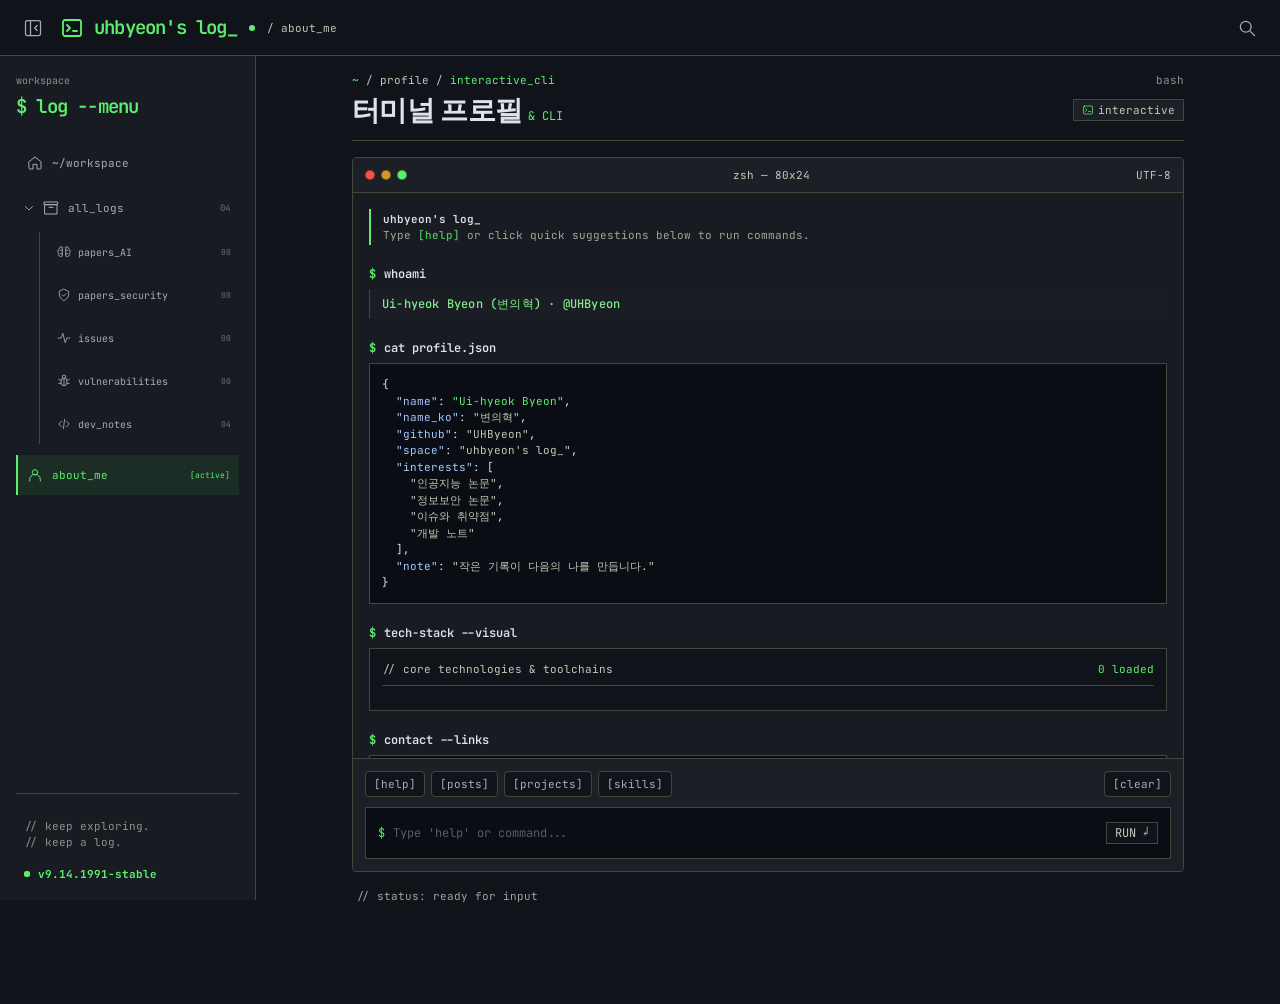
==== commit eba11994: "Match home status and footer, link About card, and align all_logs with recent posts" ====
--- a/about.html
+++ b/about.html
@@ -1,7 +1,7 @@
 <!doctype html>
-<html lang="ko"><head><meta charset="utf-8"><meta name="viewport" content="width=device-width,initial-scale=1,viewport-fit=cover"><meta name="description" content="about_me — uhbyeon&#x27;s log_"><meta name="theme-color" content="#10141a"><title>uhbyeon&#x27;s log_ · about_me</title><link rel="icon" href="./favicon.ico?v=4" sizes="any"><link rel="icon" type="image/png" sizes="32x32" href="./favicon-32.png?v=4"><link rel="icon" type="image/svg+xml" href="./favicon.svg?v=4"><link rel="apple-touch-icon" sizes="180x180" href="./apple-touch-icon.png?v=4"><link rel="preconnect" href="https://fonts.googleapis.com"><link rel="preconnect" href="https://fonts.gstatic.com" crossorigin><link href="https://fonts.googleapis.com/css2?family=Geist:wght@300;400;500;600&amp;family=JetBrains+Mono:wght@400;500;600;700&amp;family=Space+Grotesk:wght@500;600;700&amp;display=swap" rel="stylesheet"><link href="./styles.css?v=72dfd983" rel="stylesheet"><link href="./reference-views.css?v=9812cd88" rel="stylesheet"><script src="./script.js?v=1a87d1f6" defer></script></head>
+<html lang="ko"><head><meta charset="utf-8"><meta name="viewport" content="width=device-width,initial-scale=1,viewport-fit=cover"><meta name="description" content="about_me — uhbyeon&#x27;s log_"><meta name="theme-color" content="#10141a"><title>uhbyeon&#x27;s log_ · about_me</title><link rel="icon" href="./favicon.ico?v=4" sizes="any"><link rel="icon" type="image/png" sizes="32x32" href="./favicon-32.png?v=4"><link rel="icon" type="image/svg+xml" href="./favicon.svg?v=4"><link rel="apple-touch-icon" sizes="180x180" href="./apple-touch-icon.png?v=4"><link rel="preconnect" href="https://fonts.googleapis.com"><link rel="preconnect" href="https://fonts.gstatic.com" crossorigin><link href="https://fonts.googleapis.com/css2?family=Geist:wght@300;400;500;600&amp;family=JetBrains+Mono:wght@400;500;600;700&amp;family=Space+Grotesk:wght@500;600;700&amp;display=swap" rel="stylesheet"><link href="./styles.css?v=cd0a34ce" rel="stylesheet"><link href="./reference-views.css?v=9812cd88" rel="stylesheet"><script src="./script.js?v=1a87d1f6" defer></script></head>
 <body class="view-profile" data-active-section="about" data-prefix="./" data-site-name="uhbyeon&#x27;s log_" data-author="UHByeon" data-display-name="Ui-hyeok Byeon" data-name-ko="변의혁"><a class="skip-link" href="#main">본문으로 건너뛰기</a><header class="site-header"><div class="header-identity"><button type="button" class="icon-button sidebar-toggle" id="sidebar-toggle" aria-controls="sidebar" aria-expanded="true" aria-label="좌측 메뉴 접기" title="좌측 메뉴 접기"><svg width="20" height="20" viewBox="0 0 24 24" fill="none" stroke="currentColor" stroke-width="1.5" stroke-linecap="round" stroke-linejoin="round" aria-hidden="true"><rect x="3" y="3" width="18" height="18" rx="2"/><path d="M9 3v18m8-12-3 3 3 3"/></svg></button><a class="brand" href="./index.html" aria-label="uhbyeon&#x27;s log_ 홈"><svg width="24" height="24" viewBox="0 0 24 24" fill="none" stroke="currentColor" stroke-width="1.5" stroke-linecap="round" stroke-linejoin="round" aria-hidden="true"><rect x="3" y="4" width="18" height="16" rx="2"/><path d="m7 9 3 3-3 3m6 0h4"/></svg><span>uhbyeon&#x27;s log<span class="brand-cursor">_</span></span><span class="brand-dot" aria-hidden="true"></span></a><span class="header-context">/ about_me</span></div><div class="header-actions"><a class="icon-button" href="./posts.html#search-input" aria-label="기록 검색"><svg width="20" height="20" viewBox="0 0 24 24" fill="none" stroke="currentColor" stroke-width="1.5" stroke-linecap="round" stroke-linejoin="round" aria-hidden="true"><circle cx="10.5" cy="10.5" r="6.5"/><path d="m16 16 5 5"/></svg></a><button class="icon-button menu-toggle" id="menu-toggle" aria-controls="sidebar" aria-expanded="false" aria-label="전체 메뉴 열기"><svg width="21" height="21" viewBox="0 0 24 24" fill="none" stroke="currentColor" stroke-width="1.5" stroke-linecap="round" stroke-linejoin="round" aria-hidden="true"><path d="M4 6h16M4 12h16M4 18h16"/></svg></button></div></header>
-<button class="menu-backdrop" id="menu-backdrop" tabindex="-1" aria-label="전체 메뉴 닫기" hidden></button><aside class="sidebar" id="sidebar" aria-label="전체 탐색"><div class="sidebar-heading"><span>workspace</span><button class="icon-button drawer-close" aria-label="메뉴 닫기"><svg width="18" height="18" viewBox="0 0 24 24" fill="none" stroke="currentColor" stroke-width="1.5" stroke-linecap="round" stroke-linejoin="round" aria-hidden="true"><path d="m5 5 14 14M5 19 19 5"/></svg></button></div><p class="nav-command">$ log --menu</p><nav class="side-nav" aria-label="주 메뉴"><a href="./index.html" class="nav-item"><svg width="18" height="18" viewBox="0 0 24 24" fill="none" stroke="currentColor" stroke-width="1.5" stroke-linecap="round" stroke-linejoin="round" aria-hidden="true"><path d="m3 10 9-7 9 7v10a1 1 0 0 1-1 1h-5v-7H9v7H4a1 1 0 0 1-1-1z"/></svg><span class="nav-labels">~/workspace</span></a><div class="nav-group"><div class="nav-group-row"><button type="button" class="nav-group-toggle" id="log-group-toggle" aria-label="all_logs 분류 접기" aria-controls="log-categories" aria-expanded="true"><svg width="12" height="12" viewBox="0 0 24 24" fill="none" stroke="currentColor" stroke-width="1.5" stroke-linecap="round" stroke-linejoin="round" aria-hidden="true"><path d="m9 5 7 7-7 7"/></svg></button><a href="./posts.html" class="nav-item" data-all-logs-link aria-controls="log-categories" aria-expanded="true"><svg width="18" height="18" viewBox="0 0 24 24" fill="none" stroke="currentColor" stroke-width="1.5" stroke-linecap="round" stroke-linejoin="round" aria-hidden="true"><path d="M3 7h18v14H3zM2 3h20v4H2zM9 11h6"/></svg><span class="nav-labels">all_logs</span><span class="nav-count">00</span></a></div><div class="side-subnav" id="log-categories" data-has-active="false"><a href="./papers-ai.html" class="nav-item"><svg width="18" height="18" viewBox="0 0 24 24" fill="none" stroke="currentColor" stroke-width="1.5" stroke-linecap="round" stroke-linejoin="round" aria-hidden="true"><path d="M9 4a3 3 0 0 0-5 3 4 4 0 0 0-1 7 4 4 0 0 0 6 5V4zm6 0a3 3 0 0 1 5 3 4 4 0 0 1 1 7 4 4 0 0 1-6 5V4zM6 9h3m6 0h3M6 15h3m6 0h3"/></svg><span class="nav-labels">papers_AI</span><span class="nav-count">00</span></a><a href="./papers-security.html" class="nav-item"><svg width="18" height="18" viewBox="0 0 24 24" fill="none" stroke="currentColor" stroke-width="1.5" stroke-linecap="round" stroke-linejoin="round" aria-hidden="true"><path d="m12 2 8 4v6c0 5-8 10-8 10S4 17 4 12V6zM9 12l2 2 4-4"/></svg><span class="nav-labels">papers_security</span><span class="nav-count">00</span></a><a href="./issues.html" class="nav-item"><svg width="18" height="18" viewBox="0 0 24 24" fill="none" stroke="currentColor" stroke-width="1.5" stroke-linecap="round" stroke-linejoin="round" aria-hidden="true"><path d="M2 12h5l3-8 4 16 3-8h5"/></svg><span class="nav-labels">issues</span><span class="nav-count">00</span></a><a href="./vulnerabilities.html" class="nav-item"><svg width="18" height="18" viewBox="0 0 24 24" fill="none" stroke="currentColor" stroke-width="1.5" stroke-linecap="round" stroke-linejoin="round" aria-hidden="true"><rect x="7" y="7" width="10" height="13" rx="5"/><path d="M9 7V5a3 3 0 0 1 6 0v2M3 9l4 2m10 0 4-2M3 16h4m10 0h4M12 7v13"/></svg><span class="nav-labels">vulnerabilities</span><span class="nav-count">00</span></a></div></div><a href="./development.html" class="nav-item"><svg width="18" height="18" viewBox="0 0 24 24" fill="none" stroke="currentColor" stroke-width="1.5" stroke-linecap="round" stroke-linejoin="round" aria-hidden="true"><path d="m8 7-5 5 5 5m8-10 5 5-5 5m-3-13-2 16"/></svg><span class="nav-labels">dev_notes</span><span class="nav-count">04</span></a><a href="./about.html" class="nav-item is-active" aria-current="page"><svg width="18" height="18" viewBox="0 0 24 24" fill="none" stroke="currentColor" stroke-width="1.5" stroke-linecap="round" stroke-linejoin="round" aria-hidden="true"><circle cx="12" cy="8" r="4"/><path d="M4 21v-2a8 8 0 0 1 16 0v2"/></svg><span class="nav-labels">about_me</span><span class="nav-badge">[active]</span></a></nav><div class="sidebar-footer"><p>// keep exploring.<br>// keep a log.</p></div></aside>
+<button class="menu-backdrop" id="menu-backdrop" tabindex="-1" aria-label="전체 메뉴 닫기" hidden></button><aside class="sidebar" id="sidebar" aria-label="전체 탐색"><div class="sidebar-heading"><span>workspace</span><button class="icon-button drawer-close" aria-label="메뉴 닫기"><svg width="18" height="18" viewBox="0 0 24 24" fill="none" stroke="currentColor" stroke-width="1.5" stroke-linecap="round" stroke-linejoin="round" aria-hidden="true"><path d="m5 5 14 14M5 19 19 5"/></svg></button></div><p class="nav-command">$ log --menu</p><nav class="side-nav" aria-label="주 메뉴"><a href="./index.html" class="nav-item"><svg width="18" height="18" viewBox="0 0 24 24" fill="none" stroke="currentColor" stroke-width="1.5" stroke-linecap="round" stroke-linejoin="round" aria-hidden="true"><path d="m3 10 9-7 9 7v10a1 1 0 0 1-1 1h-5v-7H9v7H4a1 1 0 0 1-1-1z"/></svg><span class="nav-labels">~/workspace</span></a><div class="nav-group"><div class="nav-group-row"><button type="button" class="nav-group-toggle" id="log-group-toggle" aria-label="all_logs 분류 접기" aria-controls="log-categories" aria-expanded="true"><svg width="12" height="12" viewBox="0 0 24 24" fill="none" stroke="currentColor" stroke-width="1.5" stroke-linecap="round" stroke-linejoin="round" aria-hidden="true"><path d="m9 5 7 7-7 7"/></svg></button><a href="./posts.html" class="nav-item" data-all-logs-link aria-controls="log-categories" aria-expanded="true"><svg width="18" height="18" viewBox="0 0 24 24" fill="none" stroke="currentColor" stroke-width="1.5" stroke-linecap="round" stroke-linejoin="round" aria-hidden="true"><path d="M3 7h18v14H3zM2 3h20v4H2zM9 11h6"/></svg><span class="nav-labels">all_logs</span><span class="nav-count">04</span></a></div><div class="side-subnav" id="log-categories" data-has-active="false"><a href="./papers-ai.html" class="nav-item"><svg width="18" height="18" viewBox="0 0 24 24" fill="none" stroke="currentColor" stroke-width="1.5" stroke-linecap="round" stroke-linejoin="round" aria-hidden="true"><path d="M9 4a3 3 0 0 0-5 3 4 4 0 0 0-1 7 4 4 0 0 0 6 5V4zm6 0a3 3 0 0 1 5 3 4 4 0 0 1 1 7 4 4 0 0 1-6 5V4zM6 9h3m6 0h3M6 15h3m6 0h3"/></svg><span class="nav-labels">papers_AI</span><span class="nav-count">00</span></a><a href="./papers-security.html" class="nav-item"><svg width="18" height="18" viewBox="0 0 24 24" fill="none" stroke="currentColor" stroke-width="1.5" stroke-linecap="round" stroke-linejoin="round" aria-hidden="true"><path d="m12 2 8 4v6c0 5-8 10-8 10S4 17 4 12V6zM9 12l2 2 4-4"/></svg><span class="nav-labels">papers_security</span><span class="nav-count">00</span></a><a href="./issues.html" class="nav-item"><svg width="18" height="18" viewBox="0 0 24 24" fill="none" stroke="currentColor" stroke-width="1.5" stroke-linecap="round" stroke-linejoin="round" aria-hidden="true"><path d="M2 12h5l3-8 4 16 3-8h5"/></svg><span class="nav-labels">issues</span><span class="nav-count">00</span></a><a href="./vulnerabilities.html" class="nav-item"><svg width="18" height="18" viewBox="0 0 24 24" fill="none" stroke="currentColor" stroke-width="1.5" stroke-linecap="round" stroke-linejoin="round" aria-hidden="true"><rect x="7" y="7" width="10" height="13" rx="5"/><path d="M9 7V5a3 3 0 0 1 6 0v2M3 9l4 2m10 0 4-2M3 16h4m10 0h4M12 7v13"/></svg><span class="nav-labels">vulnerabilities</span><span class="nav-count">00</span></a><a href="./development.html" class="nav-item"><svg width="18" height="18" viewBox="0 0 24 24" fill="none" stroke="currentColor" stroke-width="1.5" stroke-linecap="round" stroke-linejoin="round" aria-hidden="true"><path d="m8 7-5 5 5 5m8-10 5 5-5 5m-3-13-2 16"/></svg><span class="nav-labels">dev_notes</span><span class="nav-count">04</span></a></div></div><a href="./about.html" class="nav-item is-active" aria-current="page"><svg width="18" height="18" viewBox="0 0 24 24" fill="none" stroke="currentColor" stroke-width="1.5" stroke-linecap="round" stroke-linejoin="round" aria-hidden="true"><circle cx="12" cy="8" r="4"/><path d="M4 21v-2a8 8 0 0 1 16 0v2"/></svg><span class="nav-labels">about_me</span><span class="nav-badge">[active]</span></a></nav><div class="sidebar-footer"><p>// keep exploring.<br>// keep a log.</p><div class="build-status"><span class="build-indicator" aria-hidden="true"></span><span>v9.14.1991-stable</span></div></div></aside>
 <div class="workspace"><main id="main" class="page-shell"><header class="profile-intro"><div class="profile-path"><span><b>~</b> / profile / <em>interactive_cli</em></span><small>bash</small></div><div><h1>터미널 프로필 <span>&amp; CLI</span></h1><small class="interactive-badge"><svg width="12" height="12" viewBox="0 0 24 24" fill="none" stroke="currentColor" stroke-width="1.5" stroke-linecap="round" stroke-linejoin="round" aria-hidden="true"><rect x="3" y="4" width="18" height="16" rx="2"/><path d="m7 9 3 3-3 3m6 0h4"/></svg> interactive</small></div></header><section class="profile-terminal" aria-label="블로그 소개 터미널"><div class="code-bar"><span class="window-dots" aria-hidden="true"><i></i><i></i><i></i></span><span>zsh — 80x24</span><span>UTF-8</span></div><div class="terminal-screen" id="cli-output" role="log" aria-label="명령 실행 결과"><div class="cli-welcome"><strong>uhbyeon&#x27;s log_</strong><p>Type <b>[help]</b> or click quick suggestions below to run commands.</p></div><div class="cli-entry"><p class="cli-prompt"><b>$</b> whoami</p><p class="cli-answer">Ui-hyeok Byeon (변의혁) · @UHByeon</p></div><div class="cli-entry"><p class="cli-prompt"><b>$</b> cat profile.json</p><pre class="profile-json">{
   <span class="json-key">&quot;name&quot;</span>: <span class="json-key" data-value>&quot;Ui-hyeok Byeon&quot;</span>,
   <span class="json-key">&quot;name_ko&quot;</span>: <span class="json-key" data-value>&quot;변의혁&quot;</span>,
--- a/styles.css
+++ b/styles.css
@@ -44,3 +44,21 @@
   .side-subnav>.nav-item{font-size:11px;min-height:40px}
 }
 @media(prefers-reduced-motion:reduce){.nav-group-toggle svg{transition:none}}
+
+/* Keep the reference status at the bottom while the longer menu scrolls. */
+.sidebar{overflow:hidden}
+.sidebar-heading,.nav-command{flex-shrink:0}
+.side-nav{flex:1 1 auto;min-height:0;overflow-y:auto;scrollbar-width:thin;scrollbar-color:var(--line) transparent}
+.side-nav>.nav-item,.side-nav>.nav-group{flex-shrink:0}
+.sidebar-footer{flex:none;margin-top:16px;padding:24px 8px 0;border-top:1px solid var(--line);font:11px/16px var(--mono)}
+.sidebar-footer>p{margin:0;color:var(--soft)}
+.build-status{display:flex;align-items:center;gap:8px;margin-top:16px;color:var(--green);font-weight:700}
+.build-indicator{position:relative;display:inline-block;flex:none;width:6px;height:6px;border-radius:50%;background:currentColor}
+.build-indicator::after{content:"";position:absolute;inset:0;border-radius:inherit;background:currentColor;animation:build-status-ping 1s cubic-bezier(0,0,.2,1) infinite}
+@keyframes build-status-ping{75%,100%{transform:scale(2);opacity:0}}
+.home-footer{display:flex;flex-direction:column;align-items:flex-start;gap:8px;margin-top:40px;padding-top:24px;border-top:1px solid var(--line);color:var(--soft);font:11px/16px var(--mono)}
+.home-footer>p{margin:0;padding:0;border:0;background:none;color:inherit;font:inherit}
+.footer-signature{font:inherit}
+.recent-empty{margin:0;padding:28px 0;border-bottom:1px solid var(--line);font:13px/1.8 var(--sans);color:var(--muted)}
+@media(min-width:640px){.home-footer{flex-direction:row;align-items:center;justify-content:space-between}}
+@media(prefers-reduced-motion:reduce){.build-indicator::after{animation:none;opacity:0}}
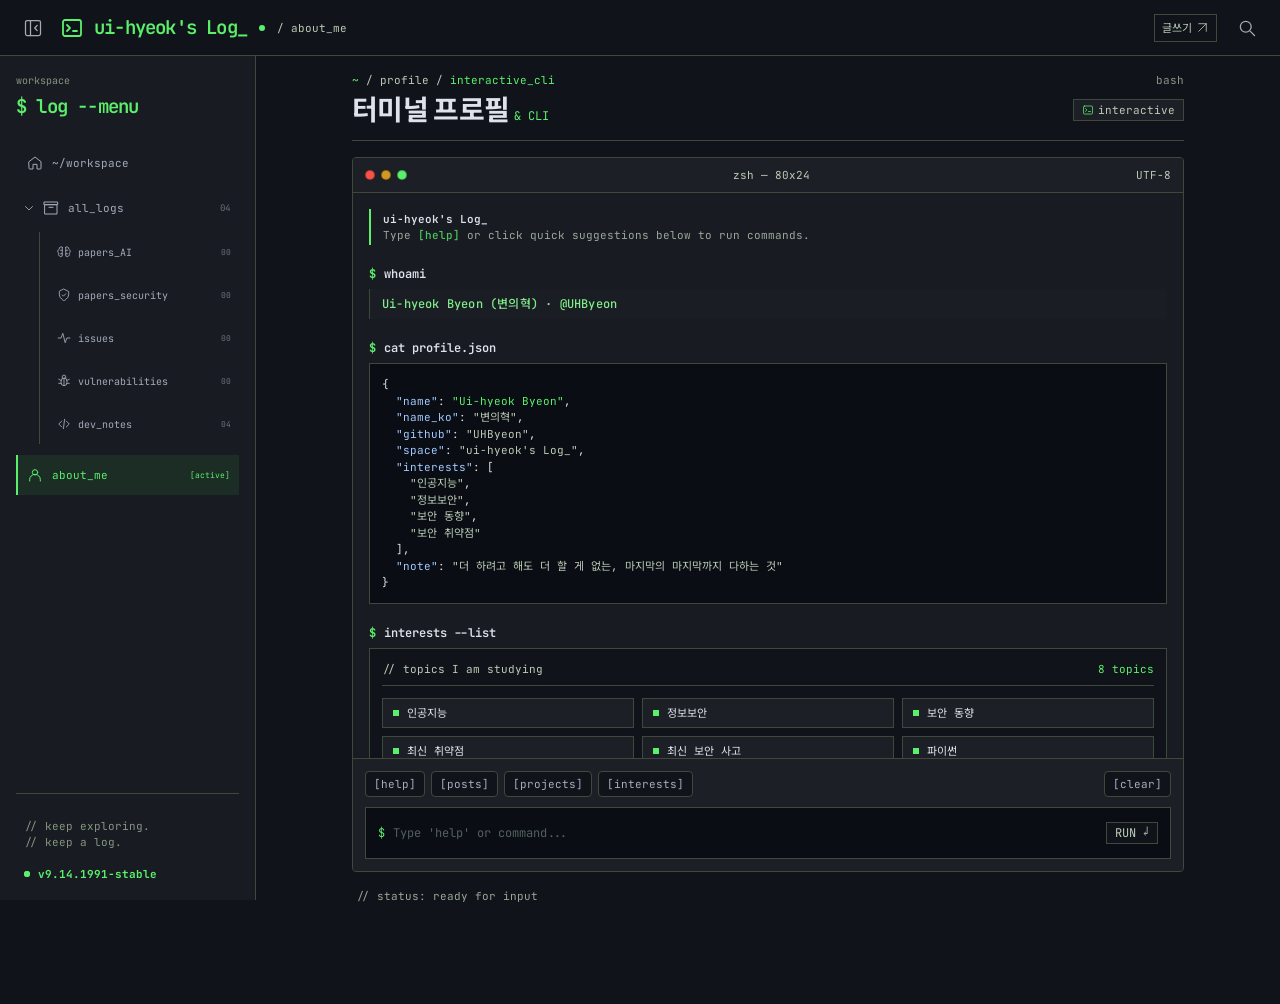
==== commit 76fad5a8: "Update ui-hyeok's Log branding and security learning profile" ====
--- a/about.html
+++ b/about.html
@@ -1,17 +1,17 @@
 <!doctype html>
-<html lang="ko"><head><meta charset="utf-8"><meta name="viewport" content="width=device-width,initial-scale=1,viewport-fit=cover"><meta name="description" content="about_me — uhbyeon&#x27;s log_"><meta name="theme-color" content="#10141a"><title>uhbyeon&#x27;s log_ · about_me</title><link rel="icon" href="./favicon.ico?v=4" sizes="any"><link rel="icon" type="image/png" sizes="32x32" href="./favicon-32.png?v=4"><link rel="icon" type="image/svg+xml" href="./favicon.svg?v=4"><link rel="apple-touch-icon" sizes="180x180" href="./apple-touch-icon.png?v=4"><link rel="preconnect" href="https://fonts.googleapis.com"><link rel="preconnect" href="https://fonts.gstatic.com" crossorigin><link href="https://fonts.googleapis.com/css2?family=Geist:wght@300;400;500;600&amp;family=JetBrains+Mono:wght@400;500;600;700&amp;family=Space+Grotesk:wght@500;600;700&amp;display=swap" rel="stylesheet"><link href="./styles.css?v=cd0a34ce" rel="stylesheet"><link href="./reference-views.css?v=9812cd88" rel="stylesheet"><script src="./script.js?v=1a87d1f6" defer></script></head>
-<body class="view-profile" data-active-section="about" data-prefix="./" data-site-name="uhbyeon&#x27;s log_" data-author="UHByeon" data-display-name="Ui-hyeok Byeon" data-name-ko="변의혁"><a class="skip-link" href="#main">본문으로 건너뛰기</a><header class="site-header"><div class="header-identity"><button type="button" class="icon-button sidebar-toggle" id="sidebar-toggle" aria-controls="sidebar" aria-expanded="true" aria-label="좌측 메뉴 접기" title="좌측 메뉴 접기"><svg width="20" height="20" viewBox="0 0 24 24" fill="none" stroke="currentColor" stroke-width="1.5" stroke-linecap="round" stroke-linejoin="round" aria-hidden="true"><rect x="3" y="3" width="18" height="18" rx="2"/><path d="M9 3v18m8-12-3 3 3 3"/></svg></button><a class="brand" href="./index.html" aria-label="uhbyeon&#x27;s log_ 홈"><svg width="24" height="24" viewBox="0 0 24 24" fill="none" stroke="currentColor" stroke-width="1.5" stroke-linecap="round" stroke-linejoin="round" aria-hidden="true"><rect x="3" y="4" width="18" height="16" rx="2"/><path d="m7 9 3 3-3 3m6 0h4"/></svg><span>uhbyeon&#x27;s log<span class="brand-cursor">_</span></span><span class="brand-dot" aria-hidden="true"></span></a><span class="header-context">/ about_me</span></div><div class="header-actions"><a class="icon-button" href="./posts.html#search-input" aria-label="기록 검색"><svg width="20" height="20" viewBox="0 0 24 24" fill="none" stroke="currentColor" stroke-width="1.5" stroke-linecap="round" stroke-linejoin="round" aria-hidden="true"><circle cx="10.5" cy="10.5" r="6.5"/><path d="m16 16 5 5"/></svg></a><button class="icon-button menu-toggle" id="menu-toggle" aria-controls="sidebar" aria-expanded="false" aria-label="전체 메뉴 열기"><svg width="21" height="21" viewBox="0 0 24 24" fill="none" stroke="currentColor" stroke-width="1.5" stroke-linecap="round" stroke-linejoin="round" aria-hidden="true"><path d="M4 6h16M4 12h16M4 18h16"/></svg></button></div></header>
+<html lang="ko"><head><meta charset="utf-8"><meta name="viewport" content="width=device-width,initial-scale=1,viewport-fit=cover"><meta name="description" content="보안 이슈와 취약점의 원인을 분석하고, 탐지·대응 방법을 직접 구현하며 배운 내용을 기록합니다."><meta name="theme-color" content="#10141a"><title>ui-hyeok&#x27;s Log_ · about_me</title><link rel="icon" href="./favicon.ico?v=4" sizes="any"><link rel="icon" type="image/png" sizes="32x32" href="./favicon-32.png?v=4"><link rel="icon" type="image/svg+xml" href="./favicon.svg?v=4"><link rel="apple-touch-icon" sizes="180x180" href="./apple-touch-icon.png?v=4"><link rel="preconnect" href="https://fonts.googleapis.com"><link rel="preconnect" href="https://fonts.gstatic.com" crossorigin><link href="https://fonts.googleapis.com/css2?family=Geist:wght@300;400;500;600;700&amp;family=JetBrains+Mono:wght@400;500;600;700&amp;family=Noto+Sans+KR:wght@400;500;600;700&amp;display=swap" rel="stylesheet"><link href="./styles.css?v=d9f80dc5" rel="stylesheet"><link href="./reference-views.css?v=9812cd88" rel="stylesheet"><script src="./script.js?v=72af7046" defer></script></head>
+<body class="view-profile" data-active-section="about" data-prefix="./" data-site-name="ui-hyeok&#x27;s Log_" data-author="UHByeon" data-display-name="Ui-hyeok Byeon" data-name-ko="변의혁"><a class="skip-link" href="#main">본문으로 건너뛰기</a><header class="site-header"><div class="header-identity"><button type="button" class="icon-button sidebar-toggle" id="sidebar-toggle" aria-controls="sidebar" aria-expanded="true" aria-label="좌측 메뉴 접기" title="좌측 메뉴 접기"><svg width="20" height="20" viewBox="0 0 24 24" fill="none" stroke="currentColor" stroke-width="1.5" stroke-linecap="round" stroke-linejoin="round" aria-hidden="true"><rect x="3" y="3" width="18" height="18" rx="2"/><path d="M9 3v18m8-12-3 3 3 3"/></svg></button><a class="brand" href="./index.html" aria-label="ui-hyeok&#x27;s Log_ 홈"><svg width="24" height="24" viewBox="0 0 24 24" fill="none" stroke="currentColor" stroke-width="1.5" stroke-linecap="round" stroke-linejoin="round" aria-hidden="true"><rect x="3" y="4" width="18" height="16" rx="2"/><path d="m7 9 3 3-3 3m6 0h4"/></svg><span>ui-hyeok&#x27;s Log<span class="brand-cursor">_</span></span><span class="brand-dot" aria-hidden="true"></span></a><span class="header-context">/ about_me</span></div><div class="header-actions"><a class="writer-link" href="https://uihyeok-byeon.tistory.com/manage/newpost" target="_blank" rel="noopener noreferrer" title="작성자 전용 · Tistory 글쓰기" aria-label="작성자 전용 Tistory 글쓰기">글쓰기 <svg width="13" height="13" viewBox="0 0 24 24" fill="none" stroke="currentColor" stroke-width="1.5" stroke-linecap="round" stroke-linejoin="round" aria-hidden="true"><path d="M5 19 19 5M5 5h14v14"/></svg></a><a class="icon-button" href="./posts.html#search-input" aria-label="기록 검색"><svg width="20" height="20" viewBox="0 0 24 24" fill="none" stroke="currentColor" stroke-width="1.5" stroke-linecap="round" stroke-linejoin="round" aria-hidden="true"><circle cx="10.5" cy="10.5" r="6.5"/><path d="m16 16 5 5"/></svg></a><button class="icon-button menu-toggle" id="menu-toggle" aria-controls="sidebar" aria-expanded="false" aria-label="전체 메뉴 열기"><svg width="21" height="21" viewBox="0 0 24 24" fill="none" stroke="currentColor" stroke-width="1.5" stroke-linecap="round" stroke-linejoin="round" aria-hidden="true"><path d="M4 6h16M4 12h16M4 18h16"/></svg></button></div></header>
 <button class="menu-backdrop" id="menu-backdrop" tabindex="-1" aria-label="전체 메뉴 닫기" hidden></button><aside class="sidebar" id="sidebar" aria-label="전체 탐색"><div class="sidebar-heading"><span>workspace</span><button class="icon-button drawer-close" aria-label="메뉴 닫기"><svg width="18" height="18" viewBox="0 0 24 24" fill="none" stroke="currentColor" stroke-width="1.5" stroke-linecap="round" stroke-linejoin="round" aria-hidden="true"><path d="m5 5 14 14M5 19 19 5"/></svg></button></div><p class="nav-command">$ log --menu</p><nav class="side-nav" aria-label="주 메뉴"><a href="./index.html" class="nav-item"><svg width="18" height="18" viewBox="0 0 24 24" fill="none" stroke="currentColor" stroke-width="1.5" stroke-linecap="round" stroke-linejoin="round" aria-hidden="true"><path d="m3 10 9-7 9 7v10a1 1 0 0 1-1 1h-5v-7H9v7H4a1 1 0 0 1-1-1z"/></svg><span class="nav-labels">~/workspace</span></a><div class="nav-group"><div class="nav-group-row"><button type="button" class="nav-group-toggle" id="log-group-toggle" aria-label="all_logs 분류 접기" aria-controls="log-categories" aria-expanded="true"><svg width="12" height="12" viewBox="0 0 24 24" fill="none" stroke="currentColor" stroke-width="1.5" stroke-linecap="round" stroke-linejoin="round" aria-hidden="true"><path d="m9 5 7 7-7 7"/></svg></button><a href="./posts.html" class="nav-item" data-all-logs-link aria-controls="log-categories" aria-expanded="true"><svg width="18" height="18" viewBox="0 0 24 24" fill="none" stroke="currentColor" stroke-width="1.5" stroke-linecap="round" stroke-linejoin="round" aria-hidden="true"><path d="M3 7h18v14H3zM2 3h20v4H2zM9 11h6"/></svg><span class="nav-labels">all_logs</span><span class="nav-count">04</span></a></div><div class="side-subnav" id="log-categories" data-has-active="false"><a href="./papers-ai.html" class="nav-item"><svg width="18" height="18" viewBox="0 0 24 24" fill="none" stroke="currentColor" stroke-width="1.5" stroke-linecap="round" stroke-linejoin="round" aria-hidden="true"><path d="M9 4a3 3 0 0 0-5 3 4 4 0 0 0-1 7 4 4 0 0 0 6 5V4zm6 0a3 3 0 0 1 5 3 4 4 0 0 1 1 7 4 4 0 0 1-6 5V4zM6 9h3m6 0h3M6 15h3m6 0h3"/></svg><span class="nav-labels">papers_AI</span><span class="nav-count">00</span></a><a href="./papers-security.html" class="nav-item"><svg width="18" height="18" viewBox="0 0 24 24" fill="none" stroke="currentColor" stroke-width="1.5" stroke-linecap="round" stroke-linejoin="round" aria-hidden="true"><path d="m12 2 8 4v6c0 5-8 10-8 10S4 17 4 12V6zM9 12l2 2 4-4"/></svg><span class="nav-labels">papers_security</span><span class="nav-count">00</span></a><a href="./issues.html" class="nav-item"><svg width="18" height="18" viewBox="0 0 24 24" fill="none" stroke="currentColor" stroke-width="1.5" stroke-linecap="round" stroke-linejoin="round" aria-hidden="true"><path d="M2 12h5l3-8 4 16 3-8h5"/></svg><span class="nav-labels">issues</span><span class="nav-count">00</span></a><a href="./vulnerabilities.html" class="nav-item"><svg width="18" height="18" viewBox="0 0 24 24" fill="none" stroke="currentColor" stroke-width="1.5" stroke-linecap="round" stroke-linejoin="round" aria-hidden="true"><rect x="7" y="7" width="10" height="13" rx="5"/><path d="M9 7V5a3 3 0 0 1 6 0v2M3 9l4 2m10 0 4-2M3 16h4m10 0h4M12 7v13"/></svg><span class="nav-labels">vulnerabilities</span><span class="nav-count">00</span></a><a href="./development.html" class="nav-item"><svg width="18" height="18" viewBox="0 0 24 24" fill="none" stroke="currentColor" stroke-width="1.5" stroke-linecap="round" stroke-linejoin="round" aria-hidden="true"><path d="m8 7-5 5 5 5m8-10 5 5-5 5m-3-13-2 16"/></svg><span class="nav-labels">dev_notes</span><span class="nav-count">04</span></a></div></div><a href="./about.html" class="nav-item is-active" aria-current="page"><svg width="18" height="18" viewBox="0 0 24 24" fill="none" stroke="currentColor" stroke-width="1.5" stroke-linecap="round" stroke-linejoin="round" aria-hidden="true"><circle cx="12" cy="8" r="4"/><path d="M4 21v-2a8 8 0 0 1 16 0v2"/></svg><span class="nav-labels">about_me</span><span class="nav-badge">[active]</span></a></nav><div class="sidebar-footer"><p>// keep exploring.<br>// keep a log.</p><div class="build-status"><span class="build-indicator" aria-hidden="true"></span><span>v9.14.1991-stable</span></div></div></aside>
-<div class="workspace"><main id="main" class="page-shell"><header class="profile-intro"><div class="profile-path"><span><b>~</b> / profile / <em>interactive_cli</em></span><small>bash</small></div><div><h1>터미널 프로필 <span>&amp; CLI</span></h1><small class="interactive-badge"><svg width="12" height="12" viewBox="0 0 24 24" fill="none" stroke="currentColor" stroke-width="1.5" stroke-linecap="round" stroke-linejoin="round" aria-hidden="true"><rect x="3" y="4" width="18" height="16" rx="2"/><path d="m7 9 3 3-3 3m6 0h4"/></svg> interactive</small></div></header><section class="profile-terminal" aria-label="블로그 소개 터미널"><div class="code-bar"><span class="window-dots" aria-hidden="true"><i></i><i></i><i></i></span><span>zsh — 80x24</span><span>UTF-8</span></div><div class="terminal-screen" id="cli-output" role="log" aria-label="명령 실행 결과"><div class="cli-welcome"><strong>uhbyeon&#x27;s log_</strong><p>Type <b>[help]</b> or click quick suggestions below to run commands.</p></div><div class="cli-entry"><p class="cli-prompt"><b>$</b> whoami</p><p class="cli-answer">Ui-hyeok Byeon (변의혁) · @UHByeon</p></div><div class="cli-entry"><p class="cli-prompt"><b>$</b> cat profile.json</p><pre class="profile-json">{
+<div class="workspace"><main id="main" class="page-shell"><header class="profile-intro"><div class="profile-path"><span><b>~</b> / profile / <em>interactive_cli</em></span><small>bash</small></div><div><h1>터미널 프로필 <span>&amp; CLI</span></h1><small class="interactive-badge"><svg width="12" height="12" viewBox="0 0 24 24" fill="none" stroke="currentColor" stroke-width="1.5" stroke-linecap="round" stroke-linejoin="round" aria-hidden="true"><rect x="3" y="4" width="18" height="16" rx="2"/><path d="m7 9 3 3-3 3m6 0h4"/></svg> interactive</small></div></header><section class="profile-terminal" aria-label="블로그 소개 터미널"><div class="code-bar"><span class="window-dots" aria-hidden="true"><i></i><i></i><i></i></span><span>zsh — 80x24</span><span>UTF-8</span></div><div class="terminal-screen" id="cli-output" role="log" aria-label="명령 실행 결과"><div class="cli-welcome"><strong>ui-hyeok&#x27;s Log_</strong><p>Type <b>[help]</b> or click quick suggestions below to run commands.</p></div><div class="cli-entry"><p class="cli-prompt"><b>$</b> whoami</p><p class="cli-answer">Ui-hyeok Byeon (변의혁) · @UHByeon</p></div><div class="cli-entry"><p class="cli-prompt"><b>$</b> cat profile.json</p><pre class="profile-json">{
   <span class="json-key">&quot;name&quot;</span>: <span class="json-key" data-value>&quot;Ui-hyeok Byeon&quot;</span>,
   <span class="json-key">&quot;name_ko&quot;</span>: <span class="json-key" data-value>&quot;변의혁&quot;</span>,
   <span class="json-key">&quot;github&quot;</span>: <span class="json-key" data-value>&quot;UHByeon&quot;</span>,
-  <span class="json-key">&quot;space&quot;</span>: <span class="json-key" data-value>&quot;uhbyeon&#x27;s log_&quot;</span>,
+  <span class="json-key">&quot;space&quot;</span>: <span class="json-key" data-value>&quot;ui-hyeok&#x27;s Log_&quot;</span>,
   <span class="json-key">&quot;interests&quot;</span>: [
-    <span class="json-key" data-value>&quot;인공지능 논문&quot;</span>,
-    <span class="json-key" data-value>&quot;정보보안 논문&quot;</span>,
-    <span class="json-key" data-value>&quot;이슈와 취약점&quot;</span>,
-    <span class="json-key" data-value>&quot;개발 노트&quot;</span>
+    <span class="json-key" data-value>&quot;인공지능&quot;</span>,
+    <span class="json-key" data-value>&quot;정보보안&quot;</span>,
+    <span class="json-key" data-value>&quot;보안 동향&quot;</span>,
+    <span class="json-key" data-value>&quot;보안 취약점&quot;</span>
   ],
-  <span class="json-key">&quot;note&quot;</span>: <span class="json-key" data-value>&quot;작은 기록이 다음의 나를 만듭니다.&quot;</span>
-}</pre></div><div class="cli-entry"><p class="cli-prompt"><b>$</b> tech-stack --visual</p><div class="tech-stack-panel"><div><span>// core technologies &amp; toolchains</span><span>0 loaded</span></div><div class="tech-badges"></div></div></div><div class="cli-entry"><p class="cli-prompt"><b>$</b> contact --links</p><div class="contact-tree"><div><span class="tree-branch">├──</span><span>GitHub:</span><a href="https://github.com/UHByeon">github.com/UHByeon ↗</a></div><div><span class="tree-branch">├──</span><span>Twitter:</span>—</div><div><span class="tree-branch">└──</span><span>Email:</span><span id="contact-email">—</span><button class="email-copy" data-copy-target="contact-email" disabled><span>[copy]</span></button></div></div></div><div id="cli-dynamic-output"></div><div class="active-prompt"><b>$</b><span id="terminal-input-display"></span><i class="prompt-cursor" aria-hidden="true"></i></div></div><div class="cli-controls"><div class="quick-commands"><button data-command="help">[help]</button><button data-command="posts">[posts]</button><button data-command="projects">[projects]</button><button data-command="skills">[skills]</button><button data-command="clear">[clear]</button></div><form id="cli-form" class="cli-form"><span aria-hidden="true">$</span><label class="sr-only" for="cli-input">블로그 탐색 명령 입력</label><input id="cli-input" type="text" placeholder="Type 'help' or command..." autocomplete="off" autocapitalize="off" spellcheck="false"><button type="submit">RUN ↵</button></form></div></section><div class="cli-status">// status: ready for input</div></main></div><nav class="bottom-nav" aria-label="모바일 주 메뉴"><a href="./index.html" class=""><svg width="20" height="20" viewBox="0 0 24 24" fill="none" stroke="currentColor" stroke-width="1.5" stroke-linecap="round" stroke-linejoin="round" aria-hidden="true"><path d="m3 10 9-7 9 7v10a1 1 0 0 1-1 1h-5v-7H9v7H4a1 1 0 0 1-1-1z"/></svg><span>~/workspace</span></a><a href="./posts.html" class=""><svg width="20" height="20" viewBox="0 0 24 24" fill="none" stroke="currentColor" stroke-width="1.5" stroke-linecap="round" stroke-linejoin="round" aria-hidden="true"><path d="M3 7h18v14H3zM2 3h20v4H2zM9 11h6"/></svg><span>all_logs</span></a><a href="./development.html" class=""><svg width="20" height="20" viewBox="0 0 24 24" fill="none" stroke="currentColor" stroke-width="1.5" stroke-linecap="round" stroke-linejoin="round" aria-hidden="true"><path d="m8 7-5 5 5 5m8-10 5 5-5 5m-3-13-2 16"/></svg><span>dev_notes</span></a><a href="./about.html" class="is-active" aria-current="page"><svg width="20" height="20" viewBox="0 0 24 24" fill="none" stroke="currentColor" stroke-width="1.5" stroke-linecap="round" stroke-linejoin="round" aria-hidden="true"><circle cx="12" cy="8" r="4"/><path d="M4 21v-2a8 8 0 0 1 16 0v2"/></svg><span>about_me</span></a></nav><p id="interaction-status" class="sr-only" role="status" aria-live="polite"></p></body></html>+  <span class="json-key">&quot;note&quot;</span>: <span class="json-key" data-value>&quot;더 하려고 해도 더 할 게 없는, 마지막의 마지막까지 다하는 것&quot;</span>
+}</pre></div><div class="cli-entry"><p class="cli-prompt"><b>$</b> interests --list</p><div class="tech-stack-panel"><div><span>// topics I am studying</span><span>8 topics</span></div><div class="tech-badges"><div class="tech-badge"><i></i><span>인공지능</span></div><div class="tech-badge"><i></i><span>정보보안</span></div><div class="tech-badge"><i></i><span>보안 동향</span></div><div class="tech-badge"><i></i><span>최신 취약점</span></div><div class="tech-badge"><i></i><span>최신 보안 사고</span></div><div class="tech-badge"><i></i><span>파이썬</span></div><div class="tech-badge"><i></i><span>침해사고 분석</span></div><div class="tech-badge"><i></i><span>탐지·대응</span></div></div></div></div><div class="cli-entry"><p class="cli-prompt"><b>$</b> contact --links</p><div class="contact-tree"><div><span class="tree-branch">├──</span><span>GitHub:</span><a href="https://github.com/UHByeon">github.com/UHByeon ↗</a></div><div><span class="tree-branch">├──</span><span>LinkedIn:</span><span class="contact-pending" aria-disabled="true">준비 중</span></div><div><span class="tree-branch">├──</span><span>Email:</span><a id="contact-email" href="mailto:bym4094@naver.com">bym4094@naver.com</a><button class="email-copy" data-copy-target="contact-email" aria-label="이메일 주소 복사"><span>[copy]</span></button></div><div><span class="tree-branch">└──</span><span>CV:</span><span class="contact-pending" aria-disabled="true">준비 중</span></div></div></div><div id="cli-dynamic-output"></div><div class="active-prompt"><b>$</b><span id="terminal-input-display"></span><i class="prompt-cursor" aria-hidden="true"></i></div></div><div class="cli-controls"><div class="quick-commands"><button data-command="help">[help]</button><button data-command="posts">[posts]</button><button data-command="projects">[projects]</button><button data-command="interests --list">[interests]</button><button data-command="clear">[clear]</button></div><form id="cli-form" class="cli-form"><span aria-hidden="true">$</span><label class="sr-only" for="cli-input">블로그 탐색 명령 입력</label><input id="cli-input" type="text" placeholder="Type 'help' or command..." autocomplete="off" autocapitalize="off" spellcheck="false"><button type="submit">RUN ↵</button></form></div></section><div class="cli-status">// status: ready for input</div></main></div><nav class="bottom-nav" aria-label="모바일 주 메뉴"><a href="./index.html" class=""><svg width="20" height="20" viewBox="0 0 24 24" fill="none" stroke="currentColor" stroke-width="1.5" stroke-linecap="round" stroke-linejoin="round" aria-hidden="true"><path d="m3 10 9-7 9 7v10a1 1 0 0 1-1 1h-5v-7H9v7H4a1 1 0 0 1-1-1z"/></svg><span>~/workspace</span></a><a href="./posts.html" class=""><svg width="20" height="20" viewBox="0 0 24 24" fill="none" stroke="currentColor" stroke-width="1.5" stroke-linecap="round" stroke-linejoin="round" aria-hidden="true"><path d="M3 7h18v14H3zM2 3h20v4H2zM9 11h6"/></svg><span>all_logs</span></a><a href="./development.html" class=""><svg width="20" height="20" viewBox="0 0 24 24" fill="none" stroke="currentColor" stroke-width="1.5" stroke-linecap="round" stroke-linejoin="round" aria-hidden="true"><path d="m8 7-5 5 5 5m8-10 5 5-5 5m-3-13-2 16"/></svg><span>dev_notes</span></a><a href="./about.html" class="is-active" aria-current="page"><svg width="20" height="20" viewBox="0 0 24 24" fill="none" stroke="currentColor" stroke-width="1.5" stroke-linecap="round" stroke-linejoin="round" aria-hidden="true"><circle cx="12" cy="8" r="4"/><path d="M4 21v-2a8 8 0 0 1 16 0v2"/></svg><span>about_me</span></a></nav><p id="interaction-status" class="sr-only" role="status" aria-live="polite"></p></body></html>
--- a/styles.css
+++ b/styles.css
@@ -1,4 +1,4 @@
-:root{--bg:#10141a;--panel:#181c22;--panel-high:#1c2026;--code:#0a0e14;--line:#3d4a3b;--text:#dfe2eb;--muted:#bccbb6;--soft:#869582;--green:#5bf06c;--green-dim:#1b3329;--rail:256px;--header:56px;--mono:"JetBrains Mono",Consolas,monospace;--sans:"Geist","Malgun Gothic",system-ui,sans-serif;--display:"Space Grotesk","Malgun Gothic",sans-serif;color-scheme:dark;font-family:var(--sans)}
+:root{--bg:#10141a;--panel:#181c22;--panel-high:#1c2026;--code:#0a0e14;--line:#3d4a3b;--text:#dfe2eb;--muted:#bccbb6;--soft:#869582;--green:#5bf06c;--green-dim:#1b3329;--rail:256px;--header:56px;--mono:"JetBrains Mono","Noto Sans KR",Consolas,monospace;--sans:"Geist","Noto Sans KR","Malgun Gothic",system-ui,sans-serif;--display:var(--sans);color-scheme:dark;font-family:var(--sans)}
 *{box-sizing:border-box}html{scroll-behavior:smooth;scroll-padding-top:80px}body{margin:0;background:var(--bg);color:var(--text);font-size:14px;word-break:keep-all;-webkit-font-smoothing:antialiased}a{color:inherit;text-decoration:none}a:hover{color:var(--green)}button,input{font:inherit}button{cursor:pointer;color:inherit}button,a,input{-webkit-tap-highlight-color:transparent}a:focus-visible,button:focus-visible,input:focus-visible,pre:focus-visible{outline:2px solid var(--green);outline-offset:4px}::selection{background:#285c42;color:#eaffef}[hidden]{display:none!important}svg{flex:none;vertical-align:middle}h1,h2,h3,p{margin-top:0}button{border-radius:0}
 .site-header{height:var(--header);position:fixed;inset:0 0 auto;display:flex;align-items:center;justify-content:space-between;gap:15px;padding:0 18px;background:var(--bg);border-bottom:1px solid var(--line);z-index:50}.brand{display:flex;align-items:center;gap:10px;color:var(--green);font:600 19px var(--mono);letter-spacing:-.8px;white-space:nowrap}.brand>svg{width:24px;height:24px;stroke-width:1.8}.brand-dot,.header-status i{display:block;width:6px;height:6px;border-radius:50%;background:var(--green)}.brand-dot{margin-left:2px;animation:brand-dot-blink 2s ease-in-out infinite}.header-actions{display:flex;align-items:center;gap:15px}.header-status{font:10px var(--mono);color:var(--muted);display:flex;align-items:center;gap:7px}.header-status i{width:5px;height:5px}.icon-button{display:inline-flex;align-items:center;justify-content:center;width:30px;height:32px;border:0;background:transparent;color:#a3adae}.icon-button:hover{color:var(--green);background:#1d2827}.menu-toggle,.drawer-close{display:none}
 .sidebar{position:fixed;inset:var(--header) auto 0 0;width:var(--rail);background:var(--panel);border-right:1px solid var(--line);padding:18px 16px;display:flex;flex-direction:column;overflow-y:auto;z-index:40}.sidebar-heading{display:flex;align-items:center;justify-content:space-between;font:10px var(--mono);color:var(--soft)}.nav-command{font:600 19px var(--mono);color:var(--green);margin:7px 0 24px;letter-spacing:-.8px}.side-nav{display:flex;flex-direction:column;gap:5px}.nav-item{display:flex;align-items:center;gap:9px;min-height:40px;padding:10px 9px;border-left:2px solid transparent;color:#a3aab8;font:11px var(--mono)}.nav-item:hover{background:#1e2829;color:#d1e9d8}.nav-item.is-active{border-left-color:var(--green);color:var(--green);background:#1b2d25}.nav-item>svg{width:16px;height:16px}.nav-labels{white-space:nowrap;min-width:0}.nav-count,.nav-badge{font:9px var(--mono);color:#697282;margin-left:auto}.nav-badge{color:var(--green);font-size:8px}.sidebar-footer{margin-top:auto;padding:35px 5px 0;font:10px/1.9 var(--mono);color:#667064}.sidebar-footer>p{color:#7c9888;margin-bottom:17px}.sidebar-footer>span{font:10px var(--sans);color:var(--soft)}.menu-backdrop{position:fixed;inset:var(--header) 0 0;background:#0009;border:0;z-index:35}.workspace{margin-left:var(--rail);padding-top:var(--header);min-height:100vh}.page-shell{width:100%;max-width:896px;margin-inline:auto;padding:24px 32px 35px;min-width:0}.page-path{display:flex;align-items:center;justify-content:space-between;gap:20px;border-bottom:1px solid var(--line);padding-bottom:16px;margin-bottom:30px;font:10px/1.8 var(--mono);color:#c6ccd6}.page-path b{color:var(--green);font-weight:400}.path-note{font-size:9px;color:var(--soft);white-space:nowrap}.bottom-nav{display:none}.command{font:11px/1.8 var(--mono);color:var(--green);margin:0 0 14px}.terminal-button{display:inline-flex;justify-content:center;align-items:center;gap:14px;font:11px/1.5 var(--mono);color:var(--green);border:1px solid var(--green);padding:9px 12px;background:transparent}.terminal-button:hover{background:#183225}.hero{margin-bottom:38px}.hero .command{margin-bottom:16px}.hero h1{font-family:var(--display);font-size:48px;line-height:1.2;font-weight:700;letter-spacing:-2px;margin-bottom:22px}.hero h1>span{color:var(--green)}.hero-description{font-size:14px;line-height:1.9;color:#c1c8d0;margin-bottom:26px}.hero-links{display:flex;align-items:center;gap:19px;flex-wrap:wrap}.hero-links>span{font:10px var(--mono);color:var(--soft)}.home-panels{display:grid;grid-template-columns:1.4fr 1fr;gap:20px;margin-bottom:42px}.daily-log{background:var(--panel);border:1px solid var(--line);padding:14px 16px 0;min-width:0}.daily-log .code-frame{border:0;margin:0;background:transparent}.daily-log .code-bar{padding:0 0 12px;background:none}.daily-log .code-content{background:none;padding:15px 0}.daily-log>p{font:10px/1.8 var(--mono);color:var(--muted);border-top:1px solid var(--line);padding:13px 0;margin:0}.pinned-note{display:flex;flex-direction:column;min-width:0;min-height:265px;background:#1c2428;border:1px solid #5bf06c80;padding:20px 17px}.pinned-note:hover{border-color:var(--green);background:#1b2b25}.pin-eyebrow{display:flex;align-items:center;gap:7px;font:10px var(--mono);color:var(--green);margin-bottom:24px}.pin-eyebrow>svg:last-child{margin-left:auto;color:#cbd1d9}.pinned-note h2{font:600 22px/1.45 var(--display);letter-spacing:-.8px;margin-bottom:15px}.pinned-note>p{font-size:12px;line-height:1.9;color:#bec8ce;margin-bottom:22px}.pinned-note footer{display:flex;align-items:center;justify-content:space-between;gap:8px;margin-top:auto;padding-top:16px;border-top:1px solid var(--line);font:9px var(--mono);color:var(--soft)}.pinned-note footer>span:last-child{color:var(--green)}
@@ -62,3 +62,17 @@
 .recent-empty{margin:0;padding:28px 0;border-bottom:1px solid var(--line);font:13px/1.8 var(--sans);color:var(--muted)}
 @media(min-width:640px){.home-footer{flex-direction:row;align-items:center;justify-content:space-between}}
 @media(prefers-reduced-motion:reduce){.build-indicator::after{animation:none;opacity:0}}
+
+/* Shared Korean typography and study note treatment. */
+.hero-description{max-width:620px}
+.daily-log .code-content :is(pre,code){background:transparent;color:#b6dabb;border:0;border-radius:0;box-shadow:none;margin:0;padding:0;text-shadow:none;font-family:var(--mono)}
+.daily-log .code-content pre{font-size:12px;line-height:1.9}
+.daily-log .code-content code{font:inherit}
+.daily-log .line-numbers{font-size:11px;line-height:2.073}
+.writer-link{display:inline-flex;align-items:center;gap:4px;padding:5px 7px;border:1px solid var(--line);color:var(--muted);font:11px/16px var(--sans);white-space:nowrap}
+.writer-link:hover{border-color:var(--green);color:var(--green)}
+.contact-pending{color:var(--soft)}
+.reference-command{min-width:0}
+.reference-command>span{min-width:0;overflow-wrap:anywhere}
+@media(max-width:767px){.header-identity{gap:8px}.brand{font-size:13px;gap:5px;letter-spacing:-.6px}.brand>svg{width:18px;height:18px}.writer-link{font-size:10px;padding:4px 5px}.daily-log .code-content pre{font-size:11px}.daily-log .line-numbers{font-size:10px;line-height:2.09}}
+@media(max-width:639px){.header-context{display:none}}
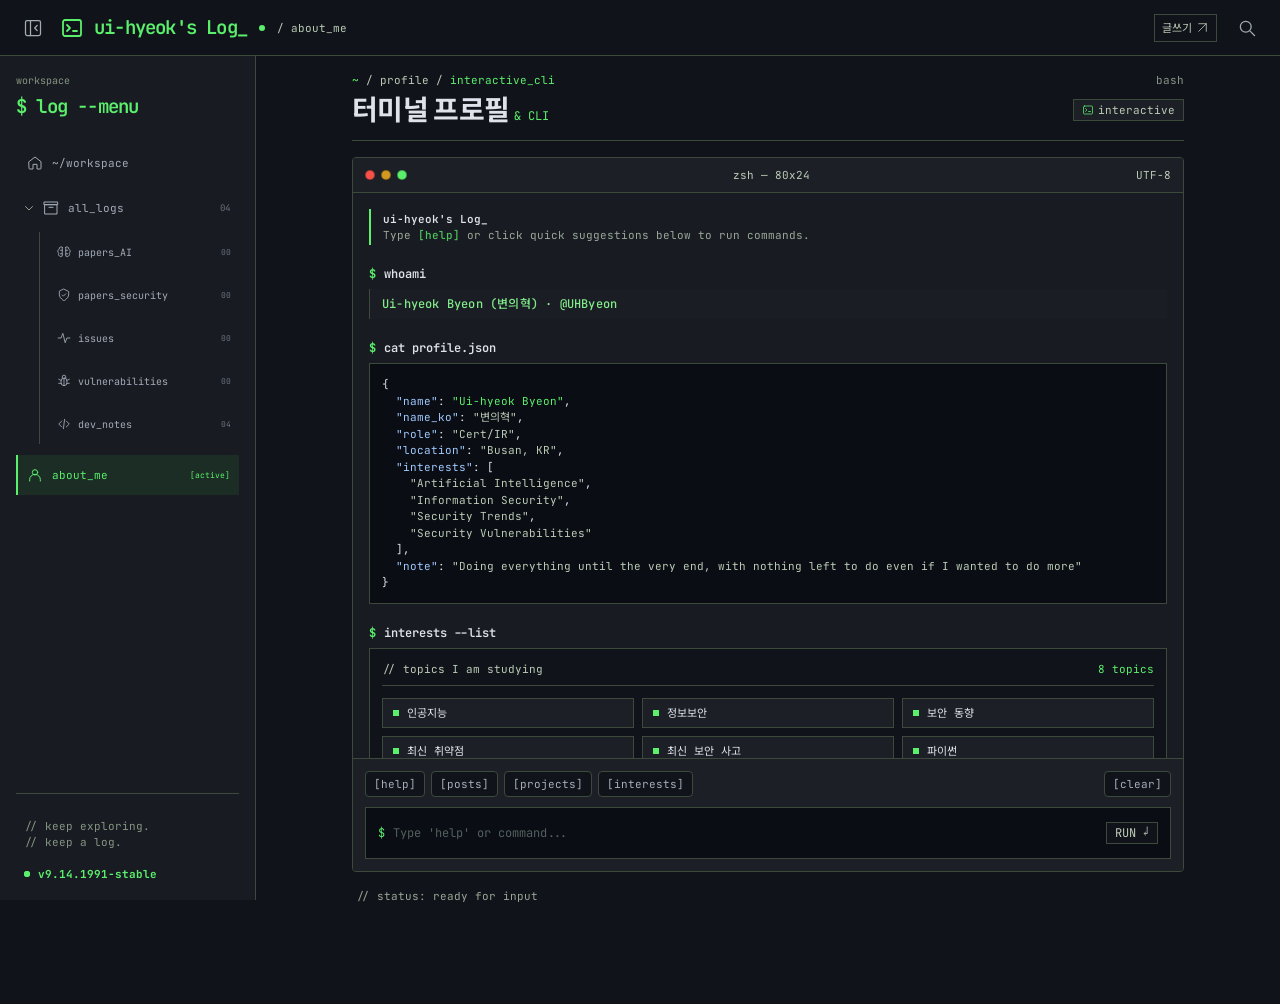
==== commit aebfe518: "Match terminal reference copy, category commands, and English profile" ====
--- a/about.html
+++ b/about.html
@@ -1,17 +1,17 @@
 <!doctype html>
-<html lang="ko"><head><meta charset="utf-8"><meta name="viewport" content="width=device-width,initial-scale=1,viewport-fit=cover"><meta name="description" content="보안 이슈와 취약점의 원인을 분석하고, 탐지·대응 방법을 직접 구현하며 배운 내용을 기록합니다."><meta name="theme-color" content="#10141a"><title>ui-hyeok&#x27;s Log_ · about_me</title><link rel="icon" href="./favicon.ico?v=4" sizes="any"><link rel="icon" type="image/png" sizes="32x32" href="./favicon-32.png?v=4"><link rel="icon" type="image/svg+xml" href="./favicon.svg?v=4"><link rel="apple-touch-icon" sizes="180x180" href="./apple-touch-icon.png?v=4"><link rel="preconnect" href="https://fonts.googleapis.com"><link rel="preconnect" href="https://fonts.gstatic.com" crossorigin><link href="https://fonts.googleapis.com/css2?family=Geist:wght@300;400;500;600;700&amp;family=JetBrains+Mono:wght@400;500;600;700&amp;family=Noto+Sans+KR:wght@400;500;600;700&amp;display=swap" rel="stylesheet"><link href="./styles.css?v=d9f80dc5" rel="stylesheet"><link href="./reference-views.css?v=9812cd88" rel="stylesheet"><script src="./script.js?v=72af7046" defer></script></head>
+<html lang="ko"><head><meta charset="utf-8"><meta name="viewport" content="width=device-width,initial-scale=1,viewport-fit=cover"><meta name="description" content="보안 이슈와 취약점의 원인을 분석하고, 잘!하고 싶은 인간의 작업 노트."><meta name="theme-color" content="#10141a"><title>ui-hyeok&#x27;s Log_ · about_me</title><link rel="icon" href="./favicon.ico?v=4" sizes="any"><link rel="icon" type="image/png" sizes="32x32" href="./favicon-32.png?v=4"><link rel="icon" type="image/svg+xml" href="./favicon.svg?v=4"><link rel="apple-touch-icon" sizes="180x180" href="./apple-touch-icon.png?v=4"><link rel="preconnect" href="https://fonts.googleapis.com"><link rel="preconnect" href="https://fonts.gstatic.com" crossorigin><link href="https://fonts.googleapis.com/css2?family=Geist:wght@300;400;500;600;700&amp;family=JetBrains+Mono:wght@400;500;600;700&amp;family=Noto+Sans+KR:wght@400;500;600;700&amp;display=swap" rel="stylesheet"><link href="./styles.css?v=48b484ed" rel="stylesheet"><link href="./reference-views.css?v=9812cd88" rel="stylesheet"><script src="./script.js?v=72af7046" defer></script></head>
 <body class="view-profile" data-active-section="about" data-prefix="./" data-site-name="ui-hyeok&#x27;s Log_" data-author="UHByeon" data-display-name="Ui-hyeok Byeon" data-name-ko="변의혁"><a class="skip-link" href="#main">본문으로 건너뛰기</a><header class="site-header"><div class="header-identity"><button type="button" class="icon-button sidebar-toggle" id="sidebar-toggle" aria-controls="sidebar" aria-expanded="true" aria-label="좌측 메뉴 접기" title="좌측 메뉴 접기"><svg width="20" height="20" viewBox="0 0 24 24" fill="none" stroke="currentColor" stroke-width="1.5" stroke-linecap="round" stroke-linejoin="round" aria-hidden="true"><rect x="3" y="3" width="18" height="18" rx="2"/><path d="M9 3v18m8-12-3 3 3 3"/></svg></button><a class="brand" href="./index.html" aria-label="ui-hyeok&#x27;s Log_ 홈"><svg width="24" height="24" viewBox="0 0 24 24" fill="none" stroke="currentColor" stroke-width="1.5" stroke-linecap="round" stroke-linejoin="round" aria-hidden="true"><rect x="3" y="4" width="18" height="16" rx="2"/><path d="m7 9 3 3-3 3m6 0h4"/></svg><span>ui-hyeok&#x27;s Log<span class="brand-cursor">_</span></span><span class="brand-dot" aria-hidden="true"></span></a><span class="header-context">/ about_me</span></div><div class="header-actions"><a class="writer-link" href="https://uihyeok-byeon.tistory.com/manage/newpost" target="_blank" rel="noopener noreferrer" title="작성자 전용 · Tistory 글쓰기" aria-label="작성자 전용 Tistory 글쓰기">글쓰기 <svg width="13" height="13" viewBox="0 0 24 24" fill="none" stroke="currentColor" stroke-width="1.5" stroke-linecap="round" stroke-linejoin="round" aria-hidden="true"><path d="M5 19 19 5M5 5h14v14"/></svg></a><a class="icon-button" href="./posts.html#search-input" aria-label="기록 검색"><svg width="20" height="20" viewBox="0 0 24 24" fill="none" stroke="currentColor" stroke-width="1.5" stroke-linecap="round" stroke-linejoin="round" aria-hidden="true"><circle cx="10.5" cy="10.5" r="6.5"/><path d="m16 16 5 5"/></svg></a><button class="icon-button menu-toggle" id="menu-toggle" aria-controls="sidebar" aria-expanded="false" aria-label="전체 메뉴 열기"><svg width="21" height="21" viewBox="0 0 24 24" fill="none" stroke="currentColor" stroke-width="1.5" stroke-linecap="round" stroke-linejoin="round" aria-hidden="true"><path d="M4 6h16M4 12h16M4 18h16"/></svg></button></div></header>
 <button class="menu-backdrop" id="menu-backdrop" tabindex="-1" aria-label="전체 메뉴 닫기" hidden></button><aside class="sidebar" id="sidebar" aria-label="전체 탐색"><div class="sidebar-heading"><span>workspace</span><button class="icon-button drawer-close" aria-label="메뉴 닫기"><svg width="18" height="18" viewBox="0 0 24 24" fill="none" stroke="currentColor" stroke-width="1.5" stroke-linecap="round" stroke-linejoin="round" aria-hidden="true"><path d="m5 5 14 14M5 19 19 5"/></svg></button></div><p class="nav-command">$ log --menu</p><nav class="side-nav" aria-label="주 메뉴"><a href="./index.html" class="nav-item"><svg width="18" height="18" viewBox="0 0 24 24" fill="none" stroke="currentColor" stroke-width="1.5" stroke-linecap="round" stroke-linejoin="round" aria-hidden="true"><path d="m3 10 9-7 9 7v10a1 1 0 0 1-1 1h-5v-7H9v7H4a1 1 0 0 1-1-1z"/></svg><span class="nav-labels">~/workspace</span></a><div class="nav-group"><div class="nav-group-row"><button type="button" class="nav-group-toggle" id="log-group-toggle" aria-label="all_logs 분류 접기" aria-controls="log-categories" aria-expanded="true"><svg width="12" height="12" viewBox="0 0 24 24" fill="none" stroke="currentColor" stroke-width="1.5" stroke-linecap="round" stroke-linejoin="round" aria-hidden="true"><path d="m9 5 7 7-7 7"/></svg></button><a href="./posts.html" class="nav-item" data-all-logs-link aria-controls="log-categories" aria-expanded="true"><svg width="18" height="18" viewBox="0 0 24 24" fill="none" stroke="currentColor" stroke-width="1.5" stroke-linecap="round" stroke-linejoin="round" aria-hidden="true"><path d="M3 7h18v14H3zM2 3h20v4H2zM9 11h6"/></svg><span class="nav-labels">all_logs</span><span class="nav-count">04</span></a></div><div class="side-subnav" id="log-categories" data-has-active="false"><a href="./papers-ai.html" class="nav-item"><svg width="18" height="18" viewBox="0 0 24 24" fill="none" stroke="currentColor" stroke-width="1.5" stroke-linecap="round" stroke-linejoin="round" aria-hidden="true"><path d="M9 4a3 3 0 0 0-5 3 4 4 0 0 0-1 7 4 4 0 0 0 6 5V4zm6 0a3 3 0 0 1 5 3 4 4 0 0 1 1 7 4 4 0 0 1-6 5V4zM6 9h3m6 0h3M6 15h3m6 0h3"/></svg><span class="nav-labels">papers_AI</span><span class="nav-count">00</span></a><a href="./papers-security.html" class="nav-item"><svg width="18" height="18" viewBox="0 0 24 24" fill="none" stroke="currentColor" stroke-width="1.5" stroke-linecap="round" stroke-linejoin="round" aria-hidden="true"><path d="m12 2 8 4v6c0 5-8 10-8 10S4 17 4 12V6zM9 12l2 2 4-4"/></svg><span class="nav-labels">papers_security</span><span class="nav-count">00</span></a><a href="./issues.html" class="nav-item"><svg width="18" height="18" viewBox="0 0 24 24" fill="none" stroke="currentColor" stroke-width="1.5" stroke-linecap="round" stroke-linejoin="round" aria-hidden="true"><path d="M2 12h5l3-8 4 16 3-8h5"/></svg><span class="nav-labels">issues</span><span class="nav-count">00</span></a><a href="./vulnerabilities.html" class="nav-item"><svg width="18" height="18" viewBox="0 0 24 24" fill="none" stroke="currentColor" stroke-width="1.5" stroke-linecap="round" stroke-linejoin="round" aria-hidden="true"><rect x="7" y="7" width="10" height="13" rx="5"/><path d="M9 7V5a3 3 0 0 1 6 0v2M3 9l4 2m10 0 4-2M3 16h4m10 0h4M12 7v13"/></svg><span class="nav-labels">vulnerabilities</span><span class="nav-count">00</span></a><a href="./development.html" class="nav-item"><svg width="18" height="18" viewBox="0 0 24 24" fill="none" stroke="currentColor" stroke-width="1.5" stroke-linecap="round" stroke-linejoin="round" aria-hidden="true"><path d="m8 7-5 5 5 5m8-10 5 5-5 5m-3-13-2 16"/></svg><span class="nav-labels">dev_notes</span><span class="nav-count">04</span></a></div></div><a href="./about.html" class="nav-item is-active" aria-current="page"><svg width="18" height="18" viewBox="0 0 24 24" fill="none" stroke="currentColor" stroke-width="1.5" stroke-linecap="round" stroke-linejoin="round" aria-hidden="true"><circle cx="12" cy="8" r="4"/><path d="M4 21v-2a8 8 0 0 1 16 0v2"/></svg><span class="nav-labels">about_me</span><span class="nav-badge">[active]</span></a></nav><div class="sidebar-footer"><p>// keep exploring.<br>// keep a log.</p><div class="build-status"><span class="build-indicator" aria-hidden="true"></span><span>v9.14.1991-stable</span></div></div></aside>
 <div class="workspace"><main id="main" class="page-shell"><header class="profile-intro"><div class="profile-path"><span><b>~</b> / profile / <em>interactive_cli</em></span><small>bash</small></div><div><h1>터미널 프로필 <span>&amp; CLI</span></h1><small class="interactive-badge"><svg width="12" height="12" viewBox="0 0 24 24" fill="none" stroke="currentColor" stroke-width="1.5" stroke-linecap="round" stroke-linejoin="round" aria-hidden="true"><rect x="3" y="4" width="18" height="16" rx="2"/><path d="m7 9 3 3-3 3m6 0h4"/></svg> interactive</small></div></header><section class="profile-terminal" aria-label="블로그 소개 터미널"><div class="code-bar"><span class="window-dots" aria-hidden="true"><i></i><i></i><i></i></span><span>zsh — 80x24</span><span>UTF-8</span></div><div class="terminal-screen" id="cli-output" role="log" aria-label="명령 실행 결과"><div class="cli-welcome"><strong>ui-hyeok&#x27;s Log_</strong><p>Type <b>[help]</b> or click quick suggestions below to run commands.</p></div><div class="cli-entry"><p class="cli-prompt"><b>$</b> whoami</p><p class="cli-answer">Ui-hyeok Byeon (변의혁) · @UHByeon</p></div><div class="cli-entry"><p class="cli-prompt"><b>$</b> cat profile.json</p><pre class="profile-json">{
   <span class="json-key">&quot;name&quot;</span>: <span class="json-key" data-value>&quot;Ui-hyeok Byeon&quot;</span>,
   <span class="json-key">&quot;name_ko&quot;</span>: <span class="json-key" data-value>&quot;변의혁&quot;</span>,
-  <span class="json-key">&quot;github&quot;</span>: <span class="json-key" data-value>&quot;UHByeon&quot;</span>,
-  <span class="json-key">&quot;space&quot;</span>: <span class="json-key" data-value>&quot;ui-hyeok&#x27;s Log_&quot;</span>,
+  <span class="json-key">&quot;role&quot;</span>: <span class="json-key" data-value>&quot;Cert/IR&quot;</span>,
+  <span class="json-key">&quot;location&quot;</span>: <span class="json-key" data-value>&quot;Busan, KR&quot;</span>,
   <span class="json-key">&quot;interests&quot;</span>: [
-    <span class="json-key" data-value>&quot;인공지능&quot;</span>,
-    <span class="json-key" data-value>&quot;정보보안&quot;</span>,
-    <span class="json-key" data-value>&quot;보안 동향&quot;</span>,
-    <span class="json-key" data-value>&quot;보안 취약점&quot;</span>
+    <span class="json-key" data-value>&quot;Artificial Intelligence&quot;</span>,
+    <span class="json-key" data-value>&quot;Information Security&quot;</span>,
+    <span class="json-key" data-value>&quot;Security Trends&quot;</span>,
+    <span class="json-key" data-value>&quot;Security Vulnerabilities&quot;</span>
   ],
-  <span class="json-key">&quot;note&quot;</span>: <span class="json-key" data-value>&quot;더 하려고 해도 더 할 게 없는, 마지막의 마지막까지 다하는 것&quot;</span>
+  <span class="json-key">&quot;note&quot;</span>: <span class="json-key" data-value>&quot;Doing everything until the very end, with nothing left to do even if I wanted to do more&quot;</span>
 }</pre></div><div class="cli-entry"><p class="cli-prompt"><b>$</b> interests --list</p><div class="tech-stack-panel"><div><span>// topics I am studying</span><span>8 topics</span></div><div class="tech-badges"><div class="tech-badge"><i></i><span>인공지능</span></div><div class="tech-badge"><i></i><span>정보보안</span></div><div class="tech-badge"><i></i><span>보안 동향</span></div><div class="tech-badge"><i></i><span>최신 취약점</span></div><div class="tech-badge"><i></i><span>최신 보안 사고</span></div><div class="tech-badge"><i></i><span>파이썬</span></div><div class="tech-badge"><i></i><span>침해사고 분석</span></div><div class="tech-badge"><i></i><span>탐지·대응</span></div></div></div></div><div class="cli-entry"><p class="cli-prompt"><b>$</b> contact --links</p><div class="contact-tree"><div><span class="tree-branch">├──</span><span>GitHub:</span><a href="https://github.com/UHByeon">github.com/UHByeon ↗</a></div><div><span class="tree-branch">├──</span><span>LinkedIn:</span><span class="contact-pending" aria-disabled="true">준비 중</span></div><div><span class="tree-branch">├──</span><span>Email:</span><a id="contact-email" href="mailto:bym4094@naver.com">bym4094@naver.com</a><button class="email-copy" data-copy-target="contact-email" aria-label="이메일 주소 복사"><span>[copy]</span></button></div><div><span class="tree-branch">└──</span><span>CV:</span><span class="contact-pending" aria-disabled="true">준비 중</span></div></div></div><div id="cli-dynamic-output"></div><div class="active-prompt"><b>$</b><span id="terminal-input-display"></span><i class="prompt-cursor" aria-hidden="true"></i></div></div><div class="cli-controls"><div class="quick-commands"><button data-command="help">[help]</button><button data-command="posts">[posts]</button><button data-command="projects">[projects]</button><button data-command="interests --list">[interests]</button><button data-command="clear">[clear]</button></div><form id="cli-form" class="cli-form"><span aria-hidden="true">$</span><label class="sr-only" for="cli-input">블로그 탐색 명령 입력</label><input id="cli-input" type="text" placeholder="Type 'help' or command..." autocomplete="off" autocapitalize="off" spellcheck="false"><button type="submit">RUN ↵</button></form></div></section><div class="cli-status">// status: ready for input</div></main></div><nav class="bottom-nav" aria-label="모바일 주 메뉴"><a href="./index.html" class=""><svg width="20" height="20" viewBox="0 0 24 24" fill="none" stroke="currentColor" stroke-width="1.5" stroke-linecap="round" stroke-linejoin="round" aria-hidden="true"><path d="m3 10 9-7 9 7v10a1 1 0 0 1-1 1h-5v-7H9v7H4a1 1 0 0 1-1-1z"/></svg><span>~/workspace</span></a><a href="./posts.html" class=""><svg width="20" height="20" viewBox="0 0 24 24" fill="none" stroke="currentColor" stroke-width="1.5" stroke-linecap="round" stroke-linejoin="round" aria-hidden="true"><path d="M3 7h18v14H3zM2 3h20v4H2zM9 11h6"/></svg><span>all_logs</span></a><a href="./development.html" class=""><svg width="20" height="20" viewBox="0 0 24 24" fill="none" stroke="currentColor" stroke-width="1.5" stroke-linecap="round" stroke-linejoin="round" aria-hidden="true"><path d="m8 7-5 5 5 5m8-10 5 5-5 5m-3-13-2 16"/></svg><span>dev_notes</span></a><a href="./about.html" class="is-active" aria-current="page"><svg width="20" height="20" viewBox="0 0 24 24" fill="none" stroke="currentColor" stroke-width="1.5" stroke-linecap="round" stroke-linejoin="round" aria-hidden="true"><circle cx="12" cy="8" r="4"/><path d="M4 21v-2a8 8 0 0 1 16 0v2"/></svg><span>about_me</span></a></nav><p id="interaction-status" class="sr-only" role="status" aria-live="polite"></p></body></html>
--- a/styles.css
+++ b/styles.css
@@ -10,7 +10,7 @@
 .timeline-command{padding:17px;background:var(--panel);border:1px solid var(--line);margin:0 0 27px;border-left:2px solid var(--green);font:11px/1.8 var(--mono);color:#a8b5b1}.timeline-command .command{font-weight:600;margin-bottom:12px}.timeline-command>p:not(.command){margin-bottom:10px}.timeline-command b{color:var(--green);font-weight:500}.timeline-command p>span{margin:0 13px;color:var(--soft)}.timeline-command>small{font:10px var(--sans);color:var(--soft)}.timeline-list{display:flex;flex-direction:column;gap:20px;position:relative;padding-left:18px;border-left:1px solid #365743;margin-top:12px}.timeline-entry{position:relative;border:1px solid var(--line);background:var(--panel);padding:18px}.timeline-entry:before{content:"";position:absolute;width:7px;height:7px;background:var(--green);border:2px solid var(--bg);left:-23px;top:24px;border-radius:50%}.timeline-entry h2{font-size:20px;line-height:1.5;letter-spacing:-.6px;margin:13px 0}.timeline-entry>p{font-size:13px;line-height:1.9;color:#c1c9d1;margin-bottom:18px}.timeline-entry>footer{display:flex;gap:12px;justify-content:space-between;border-top:1px solid var(--line);padding-top:13px;font:9px/1.8 var(--mono);color:#7e9188}.timeline-entry>footer a{color:#a1c3ad;white-space:nowrap}
 .skip-link{position:fixed;z-index:100;top:8px;left:10px;padding:12px;background:var(--green);color:var(--bg);transform:translateY(-150%);font-size:12px}.skip-link:focus{transform:translateY(0)}.sr-only{position:absolute;width:1px;height:1px;padding:0;margin:-1px;overflow:hidden;clip:rect(0,0,0,0);white-space:nowrap;border:0}
 @media(max-width:1100px) and (min-width:768px){.page-shell{padding-inline:24px}.hero h1{font-size:42px}.home-panels{grid-template-columns:1fr}.pinned-note{min-height:230px}.topic-grid{grid-template-columns:1fr}.archive-topline{flex-wrap:wrap}.search-box{width:100%}.article-heading h1{font-size:32px}}
-@media(max-width:767px){:root{--rail:0px}.site-header{padding-inline:16px;gap:10px}.brand{font-size:15px;gap:7px;letter-spacing:-.6px}.brand>svg{width:21px;height:21px}.brand-dot{width:5px;height:5px;margin-left:0}.header-actions{gap:4px}.header-status{display:none}.icon-button{width:27px;height:31px}.menu-toggle,.drawer-close{display:inline-flex}.sidebar{top:var(--header);width:min(300px,85vw);transform:translateX(-100%);visibility:hidden;transition:transform .18s,visibility .18s;padding:20px 18px}.menu-open .sidebar{transform:translateX(0);visibility:visible}.menu-open{overflow:hidden}.sidebar-heading{font-size:11px}.nav-command{font-size:22px;margin-bottom:23px}.nav-item{font-size:12px;min-height:44px}.sidebar-footer{padding-top:25px}.workspace{margin:0}.page-shell{max-width:700px;padding:20px 16px calc(90px + env(safe-area-inset-bottom))}.page-path{font-size:10px;margin-bottom:26px;padding-bottom:15px}.path-note{display:none}.bottom-nav{position:fixed;inset:auto 0 0;height:calc(64px + env(safe-area-inset-bottom));padding:0 10px env(safe-area-inset-bottom);display:flex;align-items:stretch;justify-content:space-around;background:#181c22f8;border-top:1px solid var(--line);z-index:30}.bottom-nav>a{display:flex;flex-direction:column;align-items:center;justify-content:center;gap:7px;flex:1;min-width:0;padding:9px 2px 8px;border-top:2px solid transparent;margin-top:-1px;font:8px var(--mono);color:#a4b1b6}.bottom-nav>a.is-active{color:var(--green);border-top-color:var(--green)}.bottom-nav>a:hover{color:var(--green)}.bottom-nav svg{width:20px;height:20px}.hero{margin-bottom:30px}.hero .command{font-size:10px;margin-bottom:16px}.hero h1{font-size:34px;line-height:1.25;letter-spacing:-1.3px;margin-bottom:21px}.hero-description{font-size:12px;line-height:1.9;margin-bottom:23px}.hero-description br{display:none}.hero-links{gap:13px}.hero-links>span{font-size:9px}.terminal-button{font-size:10px;padding:9px 11px;gap:11px}.home-panels{grid-template-columns:1fr;gap:18px;margin-bottom:34px}.daily-log{padding:14px 14px 0}.code-content{gap:13px;padding:13px 10px}.code-content pre{font-size:10px;line-height:1.9}.line-numbers{font-size:9px;line-height:2.11}.code-bar{font-size:9px;padding:9px 10px;gap:9px}.window-dots i{width:5px;height:5px}.daily-log>p{font-size:9px}.pinned-note{min-height:235px;padding:19px 16px}.pin-eyebrow{font-size:9px;margin-bottom:20px}.pinned-note h2{font-size:23px}.pinned-note>p{font-size:12px}.pinned-note footer{font-size:9px}.section-heading{padding-bottom:16px;gap:9px}.section-heading>div{gap:7px}.section-heading>div>span{font-size:9px}.section-heading h2{font-size:19px}.section-heading small{font-size:8px;padding:2px 4px}.section-heading>a{font-size:8px;gap:4px}.log-row{grid-template-columns:19px minmax(0,1fr) 17px;gap:8px;padding:22px 0}.row-number{font-size:9px}.post-meta{font-size:9px;gap:5px}.log-row h3{font-size:17px;line-height:1.5;margin-block:9px}.log-row p{font-size:11px;line-height:1.9}.row-arrow>svg{width:15px;height:15px}.topic-grid{grid-template-columns:1fr;gap:14px;margin-top:23px}.topic-grid>a{padding:18px 16px}.topic-grid h2{font-size:14px}.topic-grid p{font-size:11px}.page-footer{margin-top:30px}.page-footer>p{font-size:9px;padding:13px 10px;line-height:1.9}.page-footer>div{font-size:8px;flex-wrap:wrap;gap:5px}.archive-topline{flex-wrap:wrap;gap:13px;padding-bottom:17px;margin-bottom:26px}.archive-topline>span{font-size:10px}.archive-topline small{font-size:8px;margin-left:6px}.search-box{width:100%;padding:9px}.search-box input{font-size:10px}.page-intro h1{font-size:26px;letter-spacing:-.8px;line-height:1.4}.page-intro>p:last-child:not(.command){font-size:12px;line-height:1.9}.page-intro .command{font-size:10px;overflow-wrap:anywhere}.filter-strip{gap:7px;padding-bottom:14px}.filter-button{font-size:9px;padding:7px 8px}.list-summary{font-size:9px;padding-bottom:16px}.archive-cards{gap:17px}.archive-card{padding:15px}.archive-card>header{font-size:9px;gap:7px}.archive-card>header time{font-size:8px}.archive-card h2{font-size:21px;line-height:1.45;margin-bottom:17px}.tag{font-size:9px;padding:2px 5px}.card-note{font-size:11px;padding:9px 10px;line-height:1.9}.archive-card>footer{font-size:8px}.copy-button{font-size:8px;padding:3px 5px}.copy-button>svg{width:11px;height:11px}.empty-library{padding:30px 21px}.empty-library h2{font-size:22px}.empty-library>p:not(.command){font-size:12px}.terminal-screen{padding:16px 12px;height:54vh;min-height:330px;font-size:10px}.profile-json{padding:15px 11px;font-size:10px}.cli-entry .command{font-size:10px}.cli-answer{font-size:10px}.cli-welcome{padding-left:9px}.cli-welcome p{font-size:9px}.topic-token{font-size:9px;padding:8px}.quick-commands{padding:12px;gap:7px}.quick-commands button{font-size:8px;padding:6px}.cli-form{padding:13px 12px;gap:9px}.cli-form input{font-size:10px}.cli-form button{font-size:9px}.terminal-hint{font-size:8px}.back-link{font-size:9px;margin-bottom:23px}.article-heading h1{font-size:29px;line-height:1.35;letter-spacing:-.9px;margin:16px 0 20px}.article-heading .command{font-size:9px;overflow-wrap:anywhere}.article-meta{font-size:9px;gap:9px;padding:13px 0;line-height:2}.article-toc{padding:15px 14px;margin:26px 0 33px}.article-toc>div{gap:10px}.article-toc>div>span{font-size:8px;gap:5px}.article-toc small{font-size:8px}.article-toc>a{font-size:11px;line-height:1.9;padding-block:5px}.article-toc>a>span{font-size:9px}.article-body>p{font-size:14px;line-height:2.05;margin-bottom:23px}.article-body h2{font-size:21px;line-height:1.5;letter-spacing:-.6px;margin:34px 0 21px}.article-body h2>span{font-size:11px;margin-right:6px}.article-body .code-content pre{font-size:10px;line-height:1.9}.article-body .line-numbers{font-size:9px;line-height:2.11}.article-tags{font-size:9px}.post-navigation{gap:13px;margin-top:28px}.post-navigation>a{padding:14px 12px}.post-navigation>a>span{font-size:8px}.post-navigation h3{font-size:12px;line-height:1.9}.timeline-command{padding:16px 13px;font-size:10px}.timeline-command .command{font-size:10px}.timeline-command>small{font-size:9px}.timeline-list{padding-left:13px;gap:17px}.timeline-entry{padding:15px 12px}.timeline-entry:before{left:-18px}.timeline-entry h2{font-size:19px}.timeline-entry>p{font-size:12px;line-height:1.9}.timeline-entry>footer{flex-wrap:wrap;gap:5px;font-size:8px}.timeline-entry .post-meta{font-size:8px}}
+@media(max-width:767px){:root{--rail:0px}.site-header{padding-inline:16px;gap:10px}.brand{font-size:15px;gap:7px;letter-spacing:-.6px}.brand>svg{width:21px;height:21px}.brand-dot{width:5px;height:5px;margin-left:0}.header-actions{gap:4px}.header-status{display:none}.icon-button{width:27px;height:31px}.menu-toggle,.drawer-close{display:inline-flex}.sidebar{top:var(--header);width:min(300px,85vw);transform:translateX(-100%);visibility:hidden;transition:transform .18s,visibility .18s;padding:20px 18px}.menu-open .sidebar{transform:translateX(0);visibility:visible}.menu-open{overflow:hidden}.sidebar-heading{font-size:11px}.nav-command{font-size:22px;margin-bottom:23px}.nav-item{font-size:12px;min-height:44px}.sidebar-footer{padding-top:25px}.workspace{margin:0}.page-shell{max-width:700px;padding:20px 16px calc(90px + env(safe-area-inset-bottom))}.page-path{font-size:10px;margin-bottom:26px;padding-bottom:15px}.path-note{display:none}.bottom-nav{position:fixed;inset:auto 0 0;height:calc(64px + env(safe-area-inset-bottom));padding:0 10px env(safe-area-inset-bottom);display:flex;align-items:stretch;justify-content:space-around;background:#181c22f8;border-top:1px solid var(--line);z-index:30}.bottom-nav>a{display:flex;flex-direction:column;align-items:center;justify-content:center;gap:7px;flex:1;min-width:0;padding:9px 2px 8px;border-top:2px solid transparent;margin-top:-1px;font:8px var(--mono);color:#a4b1b6}.bottom-nav>a.is-active{color:var(--green);border-top-color:var(--green)}.bottom-nav>a:hover{color:var(--green)}.bottom-nav svg{width:20px;height:20px}.hero{margin-bottom:30px}.hero .command{font-size:10px;margin-bottom:16px}.hero h1{font-size:34px;line-height:1.25;letter-spacing:-1.3px;margin-bottom:21px}.hero-description{font-size:12px;line-height:1.9;margin-bottom:23px}.hero-links{gap:13px}.hero-links>span{font-size:9px}.terminal-button{font-size:10px;padding:9px 11px;gap:11px}.home-panels{grid-template-columns:1fr;gap:18px;margin-bottom:34px}.daily-log{padding:14px 14px 0}.code-content{gap:13px;padding:13px 10px}.code-content pre{font-size:10px;line-height:1.9}.line-numbers{font-size:9px;line-height:2.11}.code-bar{font-size:9px;padding:9px 10px;gap:9px}.window-dots i{width:5px;height:5px}.daily-log>p{font-size:9px}.pinned-note{min-height:235px;padding:19px 16px}.pin-eyebrow{font-size:9px;margin-bottom:20px}.pinned-note h2{font-size:23px}.pinned-note>p{font-size:12px}.pinned-note footer{font-size:9px}.section-heading{padding-bottom:16px;gap:9px}.section-heading>div{gap:7px}.section-heading>div>span{font-size:9px}.section-heading h2{font-size:19px}.section-heading small{font-size:8px;padding:2px 4px}.section-heading>a{font-size:8px;gap:4px}.log-row{grid-template-columns:19px minmax(0,1fr) 17px;gap:8px;padding:22px 0}.row-number{font-size:9px}.post-meta{font-size:9px;gap:5px}.log-row h3{font-size:17px;line-height:1.5;margin-block:9px}.log-row p{font-size:11px;line-height:1.9}.row-arrow>svg{width:15px;height:15px}.topic-grid{grid-template-columns:1fr;gap:14px;margin-top:23px}.topic-grid>a{padding:18px 16px}.topic-grid h2{font-size:14px}.topic-grid p{font-size:11px}.page-footer{margin-top:30px}.page-footer>p{font-size:9px;padding:13px 10px;line-height:1.9}.page-footer>div{font-size:8px;flex-wrap:wrap;gap:5px}.archive-topline{flex-wrap:wrap;gap:13px;padding-bottom:17px;margin-bottom:26px}.archive-topline>span{font-size:10px}.archive-topline small{font-size:8px;margin-left:6px}.search-box{width:100%;padding:9px}.search-box input{font-size:10px}.page-intro h1{font-size:26px;letter-spacing:-.8px;line-height:1.4}.page-intro>p:last-child:not(.command){font-size:12px;line-height:1.9}.page-intro .command{font-size:10px;overflow-wrap:anywhere}.filter-strip{gap:7px;padding-bottom:14px}.filter-button{font-size:9px;padding:7px 8px}.list-summary{font-size:9px;padding-bottom:16px}.archive-cards{gap:17px}.archive-card{padding:15px}.archive-card>header{font-size:9px;gap:7px}.archive-card>header time{font-size:8px}.archive-card h2{font-size:21px;line-height:1.45;margin-bottom:17px}.tag{font-size:9px;padding:2px 5px}.card-note{font-size:11px;padding:9px 10px;line-height:1.9}.archive-card>footer{font-size:8px}.copy-button{font-size:8px;padding:3px 5px}.copy-button>svg{width:11px;height:11px}.empty-library{padding:30px 21px}.empty-library h2{font-size:22px}.empty-library>p:not(.command){font-size:12px}.terminal-screen{padding:16px 12px;height:54vh;min-height:330px;font-size:10px}.profile-json{padding:15px 11px;font-size:10px}.cli-entry .command{font-size:10px}.cli-answer{font-size:10px}.cli-welcome{padding-left:9px}.cli-welcome p{font-size:9px}.topic-token{font-size:9px;padding:8px}.quick-commands{padding:12px;gap:7px}.quick-commands button{font-size:8px;padding:6px}.cli-form{padding:13px 12px;gap:9px}.cli-form input{font-size:10px}.cli-form button{font-size:9px}.terminal-hint{font-size:8px}.back-link{font-size:9px;margin-bottom:23px}.article-heading h1{font-size:29px;line-height:1.35;letter-spacing:-.9px;margin:16px 0 20px}.article-heading .command{font-size:9px;overflow-wrap:anywhere}.article-meta{font-size:9px;gap:9px;padding:13px 0;line-height:2}.article-toc{padding:15px 14px;margin:26px 0 33px}.article-toc>div{gap:10px}.article-toc>div>span{font-size:8px;gap:5px}.article-toc small{font-size:8px}.article-toc>a{font-size:11px;line-height:1.9;padding-block:5px}.article-toc>a>span{font-size:9px}.article-body>p{font-size:14px;line-height:2.05;margin-bottom:23px}.article-body h2{font-size:21px;line-height:1.5;letter-spacing:-.6px;margin:34px 0 21px}.article-body h2>span{font-size:11px;margin-right:6px}.article-body .code-content pre{font-size:10px;line-height:1.9}.article-body .line-numbers{font-size:9px;line-height:2.11}.article-tags{font-size:9px}.post-navigation{gap:13px;margin-top:28px}.post-navigation>a{padding:14px 12px}.post-navigation>a>span{font-size:8px}.post-navigation h3{font-size:12px;line-height:1.9}.timeline-command{padding:16px 13px;font-size:10px}.timeline-command .command{font-size:10px}.timeline-command>small{font-size:9px}.timeline-list{padding-left:13px;gap:17px}.timeline-entry{padding:15px 12px}.timeline-entry:before{left:-18px}.timeline-entry h2{font-size:19px}.timeline-entry>p{font-size:12px;line-height:1.9}.timeline-entry>footer{flex-wrap:wrap;gap:5px;font-size:8px}.timeline-entry .post-meta{font-size:8px}}
 @media(max-width:359px){.brand{font-size:13px;gap:6px}.brand>svg{width:20px;height:20px}.hero h1{font-size:30px}.page-shell{padding-inline:13px}.site-header{padding-inline:13px}.article-heading h1{font-size:26px}.bottom-nav>a{font-size:7px}.section-heading h2{font-size:17px}.section-heading>div>span{font-size:8px}}
 .profile-intro{margin-bottom:22px}.profile-intro h1{margin:0}
 @media(max-width:767px){.profile-intro{margin-bottom:20px}.profile-terminal .terminal-screen{height:calc(100svh - 410px);min-height:220px}}
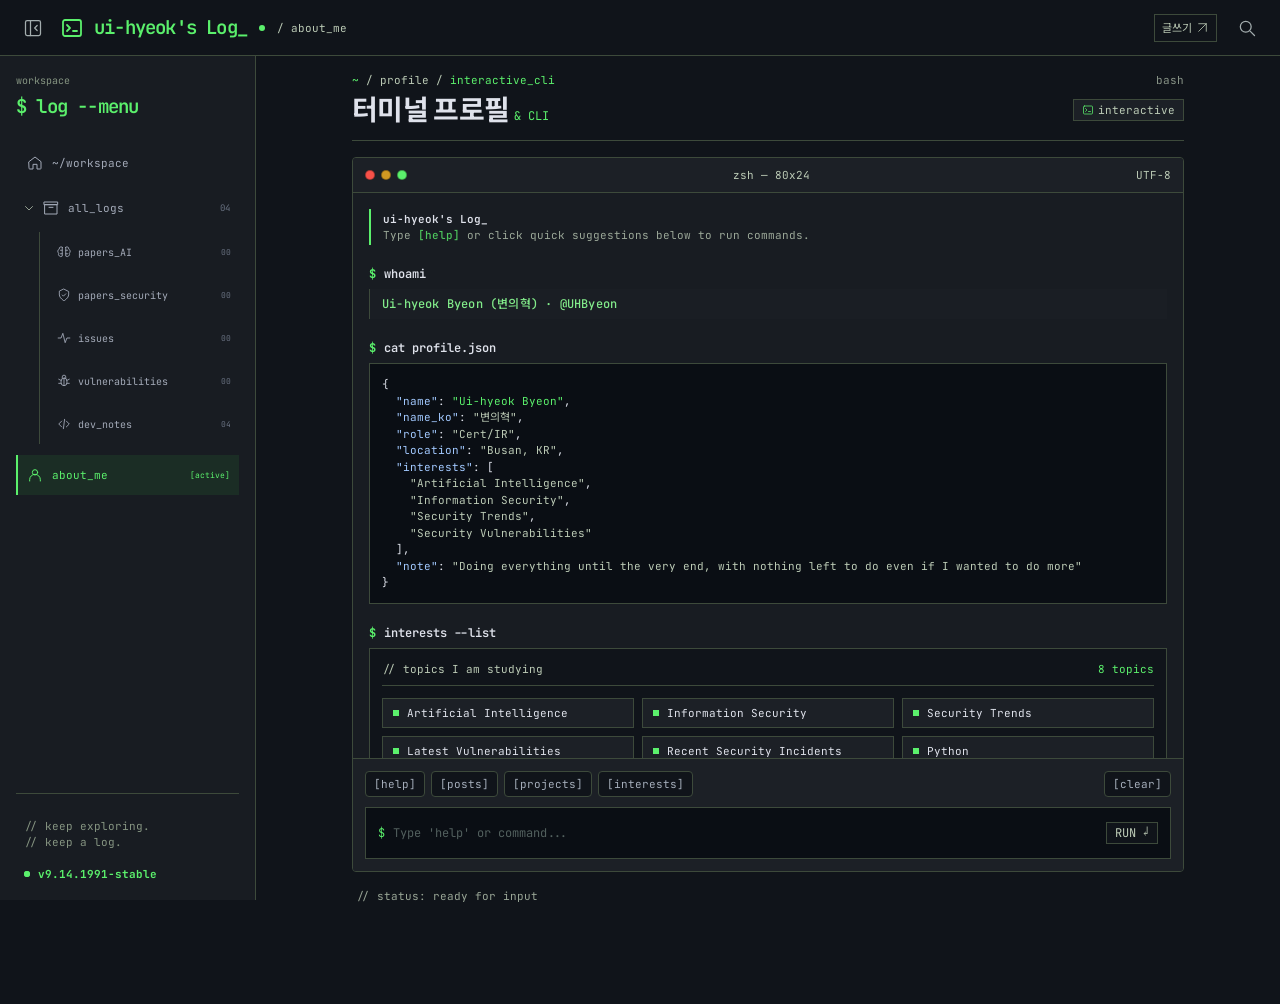
==== commit 0662f4bf: "Translate all About interest topics into English" ====
--- a/about.html
+++ b/about.html
@@ -14,4 +14,4 @@
     <span class="json-key" data-value>&quot;Security Vulnerabilities&quot;</span>
   ],
   <span class="json-key">&quot;note&quot;</span>: <span class="json-key" data-value>&quot;Doing everything until the very end, with nothing left to do even if I wanted to do more&quot;</span>
-}</pre></div><div class="cli-entry"><p class="cli-prompt"><b>$</b> interests --list</p><div class="tech-stack-panel"><div><span>// topics I am studying</span><span>8 topics</span></div><div class="tech-badges"><div class="tech-badge"><i></i><span>인공지능</span></div><div class="tech-badge"><i></i><span>정보보안</span></div><div class="tech-badge"><i></i><span>보안 동향</span></div><div class="tech-badge"><i></i><span>최신 취약점</span></div><div class="tech-badge"><i></i><span>최신 보안 사고</span></div><div class="tech-badge"><i></i><span>파이썬</span></div><div class="tech-badge"><i></i><span>침해사고 분석</span></div><div class="tech-badge"><i></i><span>탐지·대응</span></div></div></div></div><div class="cli-entry"><p class="cli-prompt"><b>$</b> contact --links</p><div class="contact-tree"><div><span class="tree-branch">├──</span><span>GitHub:</span><a href="https://github.com/UHByeon">github.com/UHByeon ↗</a></div><div><span class="tree-branch">├──</span><span>LinkedIn:</span><span class="contact-pending" aria-disabled="true">준비 중</span></div><div><span class="tree-branch">├──</span><span>Email:</span><a id="contact-email" href="mailto:bym4094@naver.com">bym4094@naver.com</a><button class="email-copy" data-copy-target="contact-email" aria-label="이메일 주소 복사"><span>[copy]</span></button></div><div><span class="tree-branch">└──</span><span>CV:</span><span class="contact-pending" aria-disabled="true">준비 중</span></div></div></div><div id="cli-dynamic-output"></div><div class="active-prompt"><b>$</b><span id="terminal-input-display"></span><i class="prompt-cursor" aria-hidden="true"></i></div></div><div class="cli-controls"><div class="quick-commands"><button data-command="help">[help]</button><button data-command="posts">[posts]</button><button data-command="projects">[projects]</button><button data-command="interests --list">[interests]</button><button data-command="clear">[clear]</button></div><form id="cli-form" class="cli-form"><span aria-hidden="true">$</span><label class="sr-only" for="cli-input">블로그 탐색 명령 입력</label><input id="cli-input" type="text" placeholder="Type 'help' or command..." autocomplete="off" autocapitalize="off" spellcheck="false"><button type="submit">RUN ↵</button></form></div></section><div class="cli-status">// status: ready for input</div></main></div><nav class="bottom-nav" aria-label="모바일 주 메뉴"><a href="./index.html" class=""><svg width="20" height="20" viewBox="0 0 24 24" fill="none" stroke="currentColor" stroke-width="1.5" stroke-linecap="round" stroke-linejoin="round" aria-hidden="true"><path d="m3 10 9-7 9 7v10a1 1 0 0 1-1 1h-5v-7H9v7H4a1 1 0 0 1-1-1z"/></svg><span>~/workspace</span></a><a href="./posts.html" class=""><svg width="20" height="20" viewBox="0 0 24 24" fill="none" stroke="currentColor" stroke-width="1.5" stroke-linecap="round" stroke-linejoin="round" aria-hidden="true"><path d="M3 7h18v14H3zM2 3h20v4H2zM9 11h6"/></svg><span>all_logs</span></a><a href="./development.html" class=""><svg width="20" height="20" viewBox="0 0 24 24" fill="none" stroke="currentColor" stroke-width="1.5" stroke-linecap="round" stroke-linejoin="round" aria-hidden="true"><path d="m8 7-5 5 5 5m8-10 5 5-5 5m-3-13-2 16"/></svg><span>dev_notes</span></a><a href="./about.html" class="is-active" aria-current="page"><svg width="20" height="20" viewBox="0 0 24 24" fill="none" stroke="currentColor" stroke-width="1.5" stroke-linecap="round" stroke-linejoin="round" aria-hidden="true"><circle cx="12" cy="8" r="4"/><path d="M4 21v-2a8 8 0 0 1 16 0v2"/></svg><span>about_me</span></a></nav><p id="interaction-status" class="sr-only" role="status" aria-live="polite"></p></body></html>+}</pre></div><div class="cli-entry"><p class="cli-prompt"><b>$</b> interests --list</p><div class="tech-stack-panel"><div><span>// topics I am studying</span><span>8 topics</span></div><div class="tech-badges"><div class="tech-badge"><i></i><span>Artificial Intelligence</span></div><div class="tech-badge"><i></i><span>Information Security</span></div><div class="tech-badge"><i></i><span>Security Trends</span></div><div class="tech-badge"><i></i><span>Latest Vulnerabilities</span></div><div class="tech-badge"><i></i><span>Recent Security Incidents</span></div><div class="tech-badge"><i></i><span>Python</span></div><div class="tech-badge"><i></i><span>Incident Analysis</span></div><div class="tech-badge"><i></i><span>Detection &amp; Response</span></div></div></div></div><div class="cli-entry"><p class="cli-prompt"><b>$</b> contact --links</p><div class="contact-tree"><div><span class="tree-branch">├──</span><span>GitHub:</span><a href="https://github.com/UHByeon">github.com/UHByeon ↗</a></div><div><span class="tree-branch">├──</span><span>LinkedIn:</span><span class="contact-pending" aria-disabled="true">준비 중</span></div><div><span class="tree-branch">├──</span><span>Email:</span><a id="contact-email" href="mailto:bym4094@naver.com">bym4094@naver.com</a><button class="email-copy" data-copy-target="contact-email" aria-label="이메일 주소 복사"><span>[copy]</span></button></div><div><span class="tree-branch">└──</span><span>CV:</span><span class="contact-pending" aria-disabled="true">준비 중</span></div></div></div><div id="cli-dynamic-output"></div><div class="active-prompt"><b>$</b><span id="terminal-input-display"></span><i class="prompt-cursor" aria-hidden="true"></i></div></div><div class="cli-controls"><div class="quick-commands"><button data-command="help">[help]</button><button data-command="posts">[posts]</button><button data-command="projects">[projects]</button><button data-command="interests --list">[interests]</button><button data-command="clear">[clear]</button></div><form id="cli-form" class="cli-form"><span aria-hidden="true">$</span><label class="sr-only" for="cli-input">블로그 탐색 명령 입력</label><input id="cli-input" type="text" placeholder="Type 'help' or command..." autocomplete="off" autocapitalize="off" spellcheck="false"><button type="submit">RUN ↵</button></form></div></section><div class="cli-status">// status: ready for input</div></main></div><nav class="bottom-nav" aria-label="모바일 주 메뉴"><a href="./index.html" class=""><svg width="20" height="20" viewBox="0 0 24 24" fill="none" stroke="currentColor" stroke-width="1.5" stroke-linecap="round" stroke-linejoin="round" aria-hidden="true"><path d="m3 10 9-7 9 7v10a1 1 0 0 1-1 1h-5v-7H9v7H4a1 1 0 0 1-1-1z"/></svg><span>~/workspace</span></a><a href="./posts.html" class=""><svg width="20" height="20" viewBox="0 0 24 24" fill="none" stroke="currentColor" stroke-width="1.5" stroke-linecap="round" stroke-linejoin="round" aria-hidden="true"><path d="M3 7h18v14H3zM2 3h20v4H2zM9 11h6"/></svg><span>all_logs</span></a><a href="./development.html" class=""><svg width="20" height="20" viewBox="0 0 24 24" fill="none" stroke="currentColor" stroke-width="1.5" stroke-linecap="round" stroke-linejoin="round" aria-hidden="true"><path d="m8 7-5 5 5 5m8-10 5 5-5 5m-3-13-2 16"/></svg><span>dev_notes</span></a><a href="./about.html" class="is-active" aria-current="page"><svg width="20" height="20" viewBox="0 0 24 24" fill="none" stroke="currentColor" stroke-width="1.5" stroke-linecap="round" stroke-linejoin="round" aria-hidden="true"><circle cx="12" cy="8" r="4"/><path d="M4 21v-2a8 8 0 0 1 16 0v2"/></svg><span>about_me</span></a></nav><p id="interaction-status" class="sr-only" role="status" aria-live="polite"></p></body></html>
